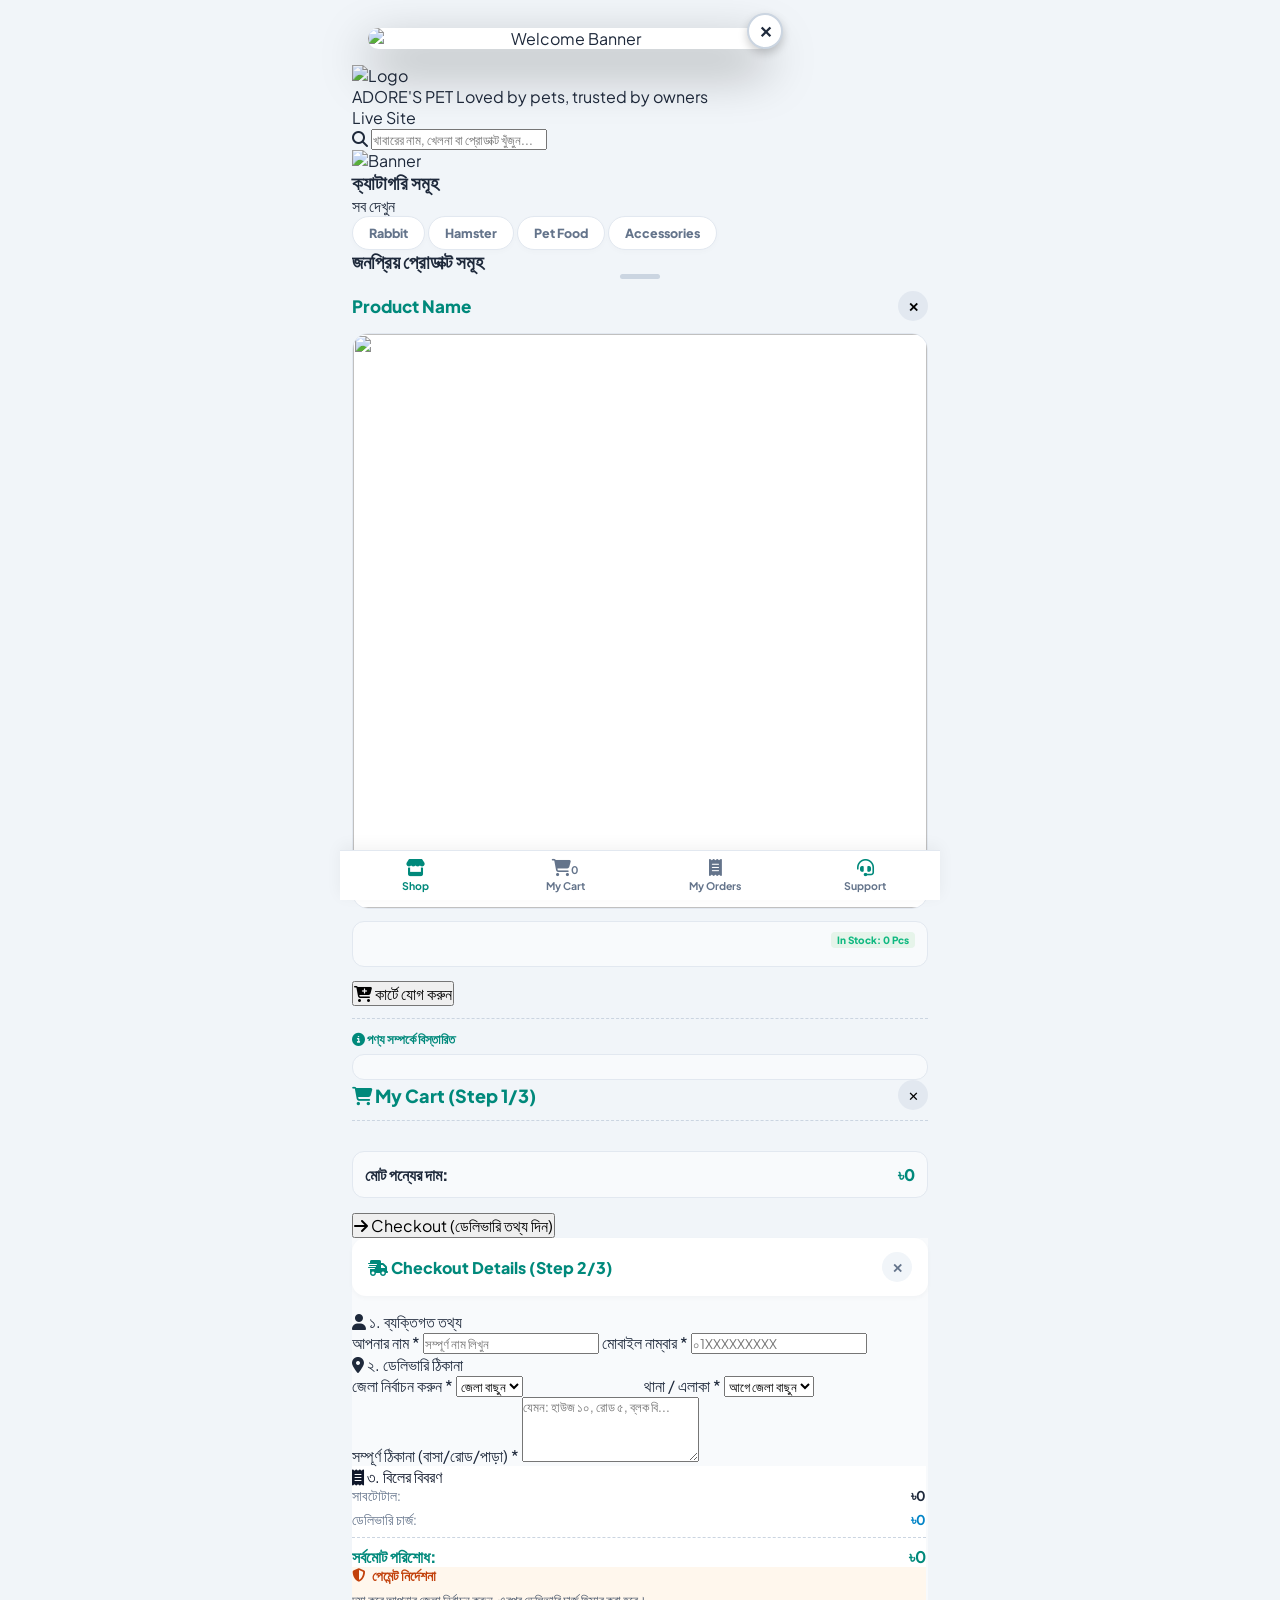
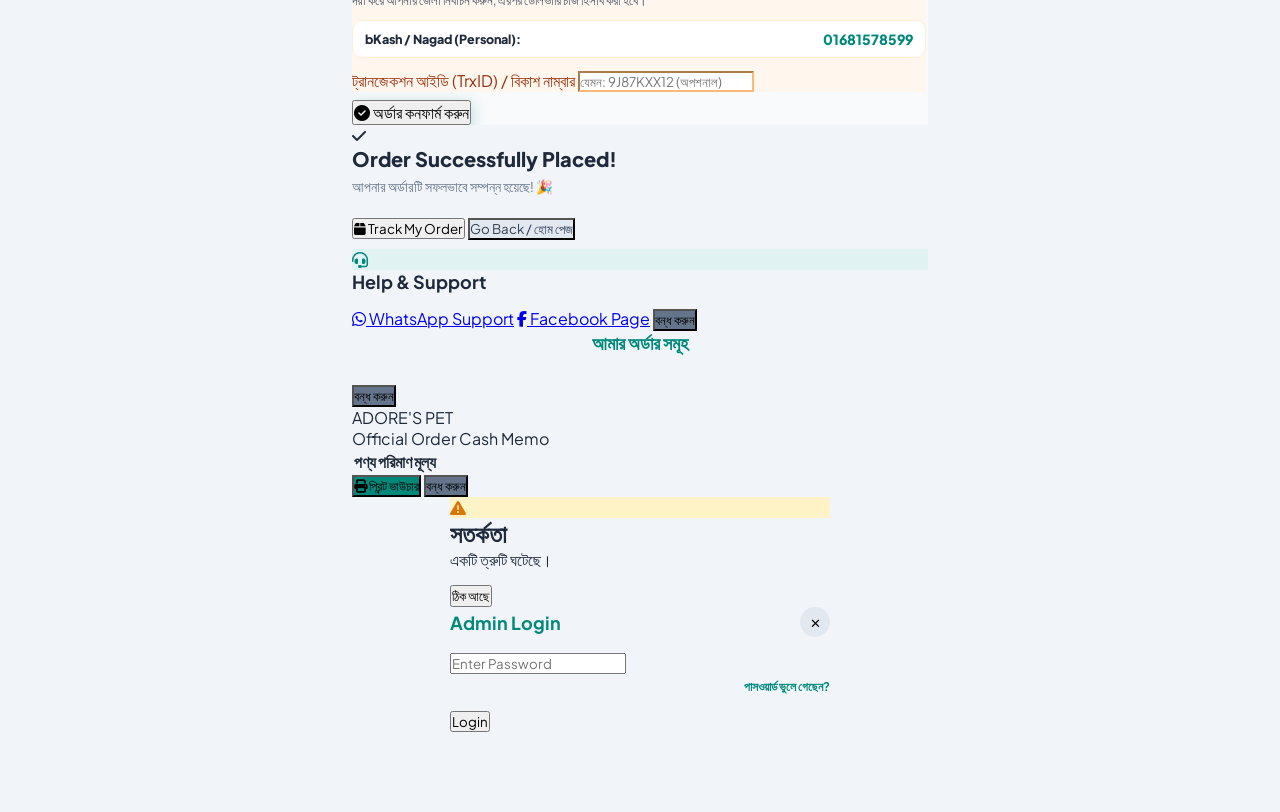
==== index.html @ 851b069e "Update index.html" ====
<!DOCTYPE html>
<html lang="bn">
<head>
<meta charset="UTF-8">
<meta name="viewport" content="width=device-width, initial-scale=1.0">
<title>ADORE'S PET - Online Shop</title>
<link rel="stylesheet" href="shop.css">
<link rel="stylesheet" href="https://cdnjs.cloudflare.com/ajax/libs/font-awesome/6.4.0/css/all.min.css">
<script src="https://cdn.jsdelivr.net/npm/@emailjs/browser@4/dist/email.min.js"></script>
</head>
<body>

<!-- WELCOME POPUP MODAL (DARAZ STYLE) -->
<div id="welcomePopupModal" class="thankyou-overlay" style="align-items:center; justify-content:center; padding:16px; z-index:35000;">
    <div style="background:transparent; max-width:400px; width:100%; position:relative; text-align:center;">
        <div id="welcomePopupCardWrapper" style="cursor:pointer; border-radius:20px; overflow:hidden; box-shadow:0 20px 50px rgba(0,0,0,0.4); background:#fff;">
            <img id="welcomePopupImg" src="" alt="Welcome Banner" style="width:100%; height:auto; display:block; max-height:75vh; object-fit:contain;">
        </div>
        <button onclick="closeWelcomePopup()" style="position:absolute; top:-15px; right:-15px; background:#ffffff; color:#1e293b; border:2px solid #cbd5e1; width:36px; height:36px; border-radius:50%; font-size:16px; font-weight:bold; cursor:pointer; display:flex; align-items:center; justify-content:center; box-shadow:0 4px 10px rgba(0,0,0,0.2);">✕</button>
    </div>
</div>

<header class="app-header">
    <div class="header-inner">
        <div class="logo-area" onclick="goHome()">
            <img src="https://i.postimg.cc/TyKwf7KS/20261008-191945.png" alt="Logo" class="brand-logo-img">
            <div class="logo-text-box">
                <span class="logo-text">ADORE'S PET</span>
                <span class="logo-sub">Loved by pets, trusted by owners</span>
            </div>
        </div>
        <span class="live-badge" onclick="handleSecretClick()"><span class="live-dot"></span> Live Site</span>
    </div>
    <div class="search-box">
        <i class="fa-solid fa-magnifying-glass search-icon"></i>
        <input id="searchInput" type="text" placeholder="খাবারের নাম, খেলনা বা প্রোডাক্ট খুঁজুন..." oninput="searchProducts()">
    </div>
</header>

<main class="container">
    <!-- VACATION MODE BOX -->
    <div id="vacationBoxContainer" style="display:none; background:white; border-radius:24px; padding:32px 24px; text-align:center; box-shadow:0 10px 30px rgba(0,0,0,0.08); margin-top:20px; border:2px dashed #ef4444;">
        <div style="width:75px; height:75px; background:#fef2f2; color:#ef4444; border-radius:50%; display:flex; align-items:center; justify-content:center; font-size:32px; margin:0 auto 18px;">
            <i class="fa-solid fa-mug-hot"></i>
        </div>
        <h2 style="font-size:20px; font-weight:900; color:#1e293b; margin-bottom:8px;">সাময়িক বিরতিতে আছি! 🌴</h2>
        <p style="font-size:13.5px; color:#64748b; line-height:1.6; margin-bottom:24px;">আমরা বর্তমানে কিছুদিনের জন্য বাইরে আছি। খুব শীঘ্রই নতুন স্টক নিয়ে ফিরে আসবো!</p>
    </div>

    <div id="normalHomeContent">
        <!-- ADMIN CONTROLLED ANNOUNCEMENT & YOUTUBE NOTICE BANNER -->
        <div id="announcementBannerBox" style="display:none; background:linear-gradient(135deg, #00897b, #00695c); color:white; padding:12px 16px; border-radius:14px; margin-bottom:16px; box-shadow:0 4px 12px rgba(0,137,123,0.15); align-items:center; gap:12px;">
            <div style="width:34px; height:34px; background:rgba(255,255,255,0.2); border-radius:50%; display:flex; align-items:center; justify-content:center; flex-shrink:0; font-size:15px; color:#ffd54f;">
                <i class="fa-solid fa-bullhorn"></i>
            </div>
            <div id="announcementText" style="font-size:13.5px; font-weight:700; flex:1; line-height:1.4;"></div>
        </div>

        <div class="hero-image-banner">
            <img src="https://i.postimg.cc/JzmwDZBp/file-000000004a4482438eebd37b7fd9db5f.png" alt="Banner">
        </div>

        <section class="category-section">
            <div class="category-header-row">
                <h3>ক্যাটাগরি সমূহ</h3>
                <span class="show-all" onclick="goHome()">সব দেখুন</span>
            </div>
            <div class="category-chips">
                <button class="chip-btn" onclick="selectCategory('Rabbit',this)">Rabbit</button>
                <button class="chip-btn" onclick="selectCategory('Hamster',this)">Hamster</button>
                <button class="chip-btn" onclick="selectCategory('Pet Food',this)">Pet Food</button>
                <button class="chip-btn" onclick="selectCategory('Accessories',this)">Accessories</button>
            </div>
        </section>

        <section class="products-section">
            <div class="products-header-row">
                <h3 id="productsTitle">জনপ্রিয় প্রোডাক্ট সমূহ</h3>
            </div>
            <div id="productsGrid" class="products-grid"></div>
        </section>
    </div>
</main>

<nav class="bottom-nav">
    <button class="nav-item active" onclick="goHome()"><i class="fa-solid fa-store"></i><span>Shop</span></button>
    <button class="nav-item" onclick="openCartModal()">
        <div class="nav-cart-icon-wrap"><i class="fa-solid fa-cart-shopping"></i><span class="nav-cart-badge" id="cartCount">0</span></div>
        <span>My Cart</span>
    </button>
    <button class="nav-item" onclick="openOrdersModal()"><i class="fa-solid fa-receipt"></i><span>My Orders</span></button>
    <button class="nav-item" onclick="openSupportModal()"><i class="fa-solid fa-headset" style="color:var(--teal);"></i><span>Support</span></button>
</nav>

<!-- PRODUCT DETAILS MODAL -->
<div id="productDetailModal" class="thankyou-overlay">
    <div class="thankyou-card" style="text-align:left;">
        <div style="width:40px; height:5px; background:#cbd5e1; border-radius:10px; margin:0 auto 12px;"></div>
        <div style="display:flex; justify-content:space-between; align-items:center; margin-bottom:12px;">
            <h2 id="modalProdName" style="font-size:17px; color:var(--teal); font-weight:900;">Product Name</h2>
            <button onclick="closeProductModal()" style="background:#e2e8f0; border:none; width:30px; height:30px; border-radius:50%; cursor:pointer; font-weight:bold;">✕</button>
        </div>
        <div style="width:100%; aspect-ratio:1/1; background:#ffffff; border-radius:16px; overflow:hidden; margin-bottom:12px; display:flex; align-items:center; justify-content:center; border:1px solid #e2e8f0;">
            <img id="modalMainImg" src="" style="width:100%; height:100%; object-fit:contain;" alt="">
        </div>
        <div id="modalThumbnails" style="display:none; gap:8px; margin-bottom:12px; overflow-x:auto; padding-bottom:4px;"></div>
        <div style="display:flex; justify-content:space-between; align-items:center; margin-bottom:14px; background:#f8fafc; padding:10px 12px; border-radius:12px; border:1px solid #e2e8f0;">
            <div id="modalPriceContainer"></div>
            <div style="display:flex; flex-direction:column; align-items:flex-end; gap:4px;">
                <span id="modalProdStock" class="stock-pill-badge stock-in">In Stock: 0 Pcs</span>
                <span id="modalProdAge" class="age-pill-badge" style="display:none;"></span>
            </div>
        </div>
        <button id="modalAddCartBtn" onclick="addModalProductToCart()" class="thankyou-btn" style="margin-bottom:12px; font-size:16px;"><i class="fa-solid fa-cart-plus"></i> কার্টে যোগ করুন</button>
        
        <div id="modalVideoLinkContainer" style="display:none; margin-bottom:14px;">
            <a id="modalVideoAnchor" href="" target="_blank" style="display:flex; align-items:center; justify-content:center; gap:8px; background:#fee2e2; color:#dc2626; border:1.5px dashed #f87171; padding:11px; border-radius:12px; font-weight:800; font-size:14px; text-decoration:none;">
                <i class="fa-solid fa-circle-play" style="font-size:18px;"></i> পণ্যটির ভিডিও দেখুন
            </a>
        </div>

        <div style="border-top:1px dashed #cbd5e1; padding-top:12px;">
            <div style="font-size:13px; font-weight:800; color:var(--teal); margin-bottom:6px;"><i class="fa-solid fa-circle-info"></i> পণ্য সম্পর্কে বিস্তারিত</div>
            <div id="modalProdDetails" style="font-size:13px; color:#334155; line-height:1.6; background:#f8fafc; padding:12px; border-radius:12px; border:1px solid #e2e8f0; white-space:pre-line;"></div>
        </div>
    </div>
</div>

<!-- STEP 1: CART MODAL -->
<div id="cartStepModal" class="thankyou-overlay">
    <div class="thankyou-card" style="text-align:left;">
        <div style="display:flex; justify-content:space-between; align-items:center; margin-bottom:15px; border-bottom:1px dashed #cbd5e1; padding-bottom:10px;">
            <h2 style="font-size:18px; color:var(--teal); font-weight:900;"><i class="fa-solid fa-cart-shopping"></i> My Cart (Step 1/3)</h2>
            <button onclick="closeCartModal()" style="background:#e2e8f0; border:none; width:30px; height:30px; border-radius:50%; cursor:pointer;">✕</button>
        </div>
        <div id="cartItemsContainer" style="max-height:280px; overflow-y:auto; margin-bottom:15px;"></div>
        <div style="background:#f8fafc; padding:12px; border-radius:12px; margin-bottom:15px; border:1px solid #e2e8f0;">
            <div style="display:flex; justify-content:space-between; font-weight:800; font-size:16px; color:var(--text-dark);">
                <span>মোট পন্যের দাম:</span>
                <span style="color:var(--teal);">৳<span id="cartSubtotalText">0</span></span>
            </div>
        </div>
        <button onclick="goToCheckoutStep()" class="thankyou-btn" style="font-size:16px;"><i class="fa-solid fa-arrow-right"></i> Checkout (ডেলিভারি তথ্য দিন)</button>
    </div>
</div>

<!-- STEP 2: CHECKOUT MODAL (BOX BY BOX CLEAN UI) -->
<div id="checkoutStepModal" class="thankyou-overlay">
    <div class="thankyou-card" style="text-align:left; background:#f8fafc;">
        <div style="display:flex; justify-content:space-between; align-items:center; margin-bottom:15px; background:#fff; padding:14px 16px; border-radius:14px; box-shadow:0 2px 5px rgba(0,0,0,0.03);">
            <h2 style="font-size:16px; color:var(--teal); font-weight:900;"><i class="fa-solid fa-truck-fast"></i> Checkout Details (Step 2/3)</h2>
            <button onclick="closeCheckoutModal()" style="background:#f1f5f9; border:none; width:30px; height:30px; border-radius:50%; cursor:pointer; color:#64748b; font-weight:bold;">✕</button>
        </div>

        <div style="max-height:72vh; overflow-y:auto; padding-right:2px;">
            
            <div class="checkout-section-box">
                <div class="checkout-box-title"><i class="fa-solid fa-user"></i> ১. ব্যক্তিগত তথ্য</div>
                <label class="form-label">আপনার নাম *</label>
                <input id="checkoutName" type="text" placeholder="সম্পূর্ণ নাম লিখুন" class="form-input">

                <label class="form-label">মোবাইল নাম্বার *</label>
                <input id="checkoutPhone" type="tel" placeholder="০1XXXXXXXXX" class="form-input" style="margin-bottom:0;">
            </div>

            <div class="checkout-section-box">
                <div class="checkout-box-title"><i class="fa-solid fa-location-dot"></i> ২. ডেলিভারি ঠিকানা</div>
                <div style="display:flex; gap:10px;">
                    <div style="flex:1;">
                        <label class="form-label">জেলা নির্বাচন করুন *</label>
                        <select id="checkoutDistrict" class="form-input" onchange="onDistrictChange()">
                            <option value="">জেলা বাছুন</option>
                        </select>
                    </div>
                    <div style="flex:1;">
                        <label class="form-label">থানা / এলাকা *</label>
                        <select id="checkoutThana" class="form-input" onchange="calculateDeliveryCharge()">
                            <option value="">আগে জেলা বাছুন</option>
                        </select>
                    </div>
                </div>

                <label class="form-label">সম্পূর্ণ ঠিকানা (বাসা/রোড/পাড়া) *</label>
                <textarea id="checkoutAddress" placeholder="যেমন: হাউজ ১০, রোড ৫, ব্লক বি..." class="form-input" style="height:65px; min-height:65px; margin-bottom:0;"></textarea>
            </div>

            <div class="checkout-section-box" style="background:#ffffff;">
                <div class="checkout-box-title" style="color:#0f172a;"><i class="fa-solid fa-receipt"></i> ৩. বিলের বিবরণ</div>
                <div style="display:flex; justify-content:space-between; font-size:13.5px; margin-bottom:6px;">
                    <span style="color:#64748b;">সাবটোটাল:</span><strong style="color:#1e293b;">৳<span id="checkoutSubtotal">0</span></strong>
                </div>
                <div style="display:flex; justify-content:space-between; font-size:13.5px; margin-bottom:8px;">
                    <span style="color:#64748b;">ডেলিভারি চার্জ:</span><strong style="color:#0284c7;">৳<span id="checkoutDeliveryCharge">0</span></strong>
                </div>
                <div style="display:flex; justify-content:space-between; font-size:16px; font-weight:900; color:var(--teal); border-top:1px dashed #cbd5e1; padding-top:8px; margin-top:4px;">
                    <span>সর্বমোট পরিশোধ:</span><strong>৳<span id="checkoutGrandTotal">0</span></strong>
                </div>
            </div>

            <div id="advanceNoticeBox" class="checkout-section-box" style="background:#fff7ed; border-color:#fed7aa;">
                <div style="font-weight:800; font-size:13.5px; color:#c2410c; margin-bottom:6px; display:flex; align-items:center; gap:6px;">
                    <i class="fa-solid fa-shield-halved"></i> <span id="paymentNoticeTitle">পেমেন্ট নির্দেশনা</span>
                </div>
                <p id="paymentNoticeDesc" style="font-size:12.5px; color:#475569; line-height:1.5; margin-bottom:10px;">
                    দয়া করে আপনার জেলা নির্বাচন করুন, এরপর ডেলিভারি চার্জ হিসাব করা হবে।
                </p>
                <div style="background:#ffffff; padding:9px 12px; border-radius:10px; border:1px solid #ffedd5; font-size:12.5px; font-weight:800; color:#1e293b; margin-bottom:12px; display:flex; justify-content:space-between; align-items:center;">
                    <span>bKash / Nagad (Personal):</span>
                    <span style="color:var(--teal); font-size:14px;">01681578599</span>
                </div>

                <label class="form-label" id="trxIdLabel" style="color:#9a3412;">ট্রানজেকশন আইডি (TrxID) / বিকাশ নাম্বার</label>
                <input id="checkoutTrxId" type="text" placeholder="যেমন: 9J87KXX12 (অপশনাল)" class="form-input" style="margin-bottom:0; background:#fff; border-color:#fdba74;">
            </div>

            <button onclick="confirmOrderSubmit()" class="thankyou-btn" style="font-size:16px; margin-top:8px; box-shadow:0 4px 15px rgba(0,137,123,0.3);">
                <i class="fa-solid fa-circle-check"></i> অর্ডার কনফার্ম করুন
            </button>
        </div>
    </div>
</div>

<!-- STEP 3: APP STYLE SUCCESS POPUP -->
<div id="thankyouModal" class="thankyou-overlay app-success-overlay">
    <div class="thankyou-card app-success-card">
        <div class="app-success-icon-box">
            <i class="fa-solid fa-check"></i>
        </div>
        <h2 style="font-size:20px; font-weight:900; color:#1e293b; margin-bottom:6px;">Order Successfully Placed!</h2>
        <p id="successPopupText" style="font-size:13.5px; color:#64748b; line-height:1.5; margin-bottom:20px;">
            আপনার অর্ডারটি সফলভাবে সম্পন্ন হয়েছে! 🎉
        </p>
        <button onclick="trackMyOrderFromSuccess()" class="thankyou-btn" style="margin-bottom:10px;"><i class="fa-solid fa-box"></i> Track My Order</button>
        <button onclick="closeThankYouModal(); goHome();" class="thankyou-btn" style="background:#e2e8f0; color:#334155;">Go Back / হোম পেজ</button>
    </div>
</div>

<!-- SUPPORT MODAL -->
<div id="supportModal" class="thankyou-overlay">
    <div class="thankyou-card">
        <div class="thankyou-icon" style="background:#e0f2f1; color:var(--teal);"><i class="fa-solid fa-headset"></i></div>
        <h2 style="font-size:18px; color:var(--text-dark); margin-bottom:6px;">Help & Support</h2>
        <a href="https://wa.me/message/NTZHEUXXC6DTN1" target="_blank" class="support-link-card wa-card"><i class="fa-brands fa-whatsapp"></i> WhatsApp Support</a>
        <a href="https://www.facebook.com/share/1dPRm7hNg7/" target="_blank" class="support-link-card fb-card"><i class="fa-brands fa-facebook-f"></i> Facebook Page</a>
        <button onclick="closeSupportModal()" class="thankyou-btn" style="background:#64748b; margin-top:10px;">বন্ধ করুন</button>
    </div>
</div>

<!-- USER ORDERS MODAL -->
<div id="ordersModal" class="thankyou-overlay">
    <div class="thankyou-card" style="text-align:left;">
        <h2 style="font-size:18px; margin-bottom:15px; color:var(--teal); text-align:center;">আমার অর্ডার সমূহ</h2>
        <div id="userOrdersList"></div>
        <button onclick="closeOrdersModal()" class="thankyou-btn" style="margin-top:15px; background:#64748b;">বন্ধ করুন</button>
    </div>
</div>

<!-- VOUCHER MODAL -->
<div id="voucherModal" class="voucher-modal">
    <div class="voucher-box" id="printableVoucherBox">
        <div class="voucher-header">
            <div class="voucher-title">ADORE'S PET</div>
            <div class="voucher-subtitle">Official Order Cash Memo</div>
        </div>
        <div class="voucher-info-grid" id="voucherCustomerInfo"></div>
        <table class="voucher-table">
            <thead><tr><th>পণ্য</th><th>পরিমাণ</th><th>মূল্য</th></tr></thead>
            <tbody id="voucherTableBody"></tbody>
        </table>
        <div class="voucher-totals" id="voucherTotalsBox"></div>
        <div class="voucher-actions no-print">
            <button onclick="window.print()" class="thankyou-btn" style="margin:0; background:var(--teal);"><i class="fa-solid fa-print"></i> প্রিন্ট ভাউচার</button>
            <button onclick="closeVoucherModal()" class="thankyou-btn" style="margin:0; background:#64748b;">বন্ধ করুন</button>
        </div>
    </div>
</div>

<!-- CUSTOM ALERT MODAL -->
<div id="customAlertModal" class="thankyou-overlay">
    <div class="thankyou-card" style="max-width:380px; margin:auto;">
        <div class="thankyou-icon" style="background:#fef3c7; color:#d97706;"><i class="fa-solid fa-triangle-exclamation"></i></div>
        <h2>সতর্কতা</h2>
        <p id="customAlertMessage">একটি ত্রুটি ঘটেছে।</p>
        <button onclick="closeCustomAlert()" class="thankyou-btn" style="margin-top:15px;">ঠিক আছে</button>
    </div>
</div>

<!-- ADMIN LOGIN MODAL -->
<div id="adminLoginModal" class="thankyou-overlay">
    <div class="thankyou-card" style="max-width:380px; margin:auto;">
        <div style="display:flex; justify-content:space-between; align-items:center; margin-bottom:15px;">
            <h2 style="font-size:18px; color:var(--teal);">Admin Login</h2>
            <button onclick="closeAdminLoginModal()" style="background:#e2e8f0; border:none; width:30px; height:30px; border-radius:50%; cursor:pointer;">✕</button>
        </div>
        <input id="modalAdminPassword" type="password" placeholder="Enter Password" class="form-input">
        <div style="text-align: right; margin-bottom: 15px;">
            <span onclick="forgotPassword()" style="font-size: 12px; color: var(--teal); cursor: pointer; font-weight: 700;">পাসওয়ার্ড ভুলে গেছেন?</span>
        </div>
        <button onclick="submitAdminLogin()" class="thankyou-btn">Login</button>
    </div>
</div>

<script src="data.js"></script>
<script src="shop.js"></script>
<script src="checkout.js"></script>
</body>
</html>
---- shop.css ----
/* =====================================================
   ADORE'S PET - SHOP.CSS (Customer Portal & UI Styles)
===================================================== */

@import url('https://fonts.googleapis.com/css2?family=Plus+Jakarta+Sans:wght@400;500;600;700;800&display=swap');

:root {
    --teal: #00897b;
    --teal-dark: #004d40;
    --teal-light: #e0f2f1;
    --accent: #ff6f61;
    --bg-color: #f1f5f9;
    --card-bg: #ffffff;
    --text-main: #1e293b;
    --text-sub: #64748b;
    --border: #e2e8f0;
}

* {
    box-sizing: border-box;
    margin: 0;
    padding: 0;
    font-family: 'Plus Jakarta Sans', sans-serif;
}

body {
    background: var(--bg-color);
    color: var(--text-main);
    padding: 12px;
    padding-bottom: 80px;
    max-width: 600px;
    margin: 0 auto;
}

/* TOP HEADER */
.top-header {
    display: flex;
    justify-content: space-between;
    align-items: center;
    background: var(--teal);
    padding: 14px 18px;
    border-radius: 16px;
    color: white;
    margin-bottom: 12px;
    box-shadow: 0 4px 15px rgba(0,137,123,0.25);
}

.brand-box {
    display: flex;
    align-items: center;
    gap: 12px;
    cursor: pointer;
}

.brand-box img {
    width: 44px;
    height: 44px;
    border-radius: 50%;
    object-fit: cover;
    border: 2px solid #ffffff;
}

.brand-box h1 {
    font-size: 17px;
    font-weight: 900;
    letter-spacing: 0.5px;
}

.brand-box p {
    font-size: 10.5px;
    color: #e0f2f1;
}

/* SEARCH & ANNOUNCEMENT */
.search-section {
    margin-bottom: 15px;
}

.search-bar {
    position: relative;
    background: var(--card-bg);
    border-radius: 14px;
    border: 1px solid var(--border);
    display: flex;
    align-items: center;
    padding: 0 14px;
    box-shadow: 0 2px 8px rgba(0,0,0,0.03);
}

.search-bar i {
    color: var(--text-sub);
    font-size: 14px;
}

.search-bar input {
    width: 100%;
    padding: 12px 10px;
    border: none;
    outline: none;
    font-size: 13.5px;
    background: transparent;
    color: var(--text-main);
}

/* HERO BADGES */
.hero-banner {
    background: linear-gradient(135deg, #004d40, #00897b);
    border-radius: 16px;
    padding: 16px;
    color: white;
    margin-bottom: 15px;
    box-shadow: 0 4px 15px rgba(0,137,123,0.2);
}

.badge-row {
    display: flex;
    justify-content: space-between;
    gap: 6px;
    font-size: 11px;
    font-weight: 700;
    text-align: center;
}

.badge-row span {
    background: rgba(255,255,255,0.15);
    padding: 6px 8px;
    border-radius: 8px;
    flex: 1;
    backdrop-filter: blur(4px);
}

/* CATEGORIES */
.categories-section {
    margin-bottom: 15px;
}

.section-title-row {
    display: flex;
    justify-content: space-between;
    align-items: center;
    margin-bottom: 10px;
}

.section-title-row h2 {
    font-size: 16px;
    font-weight: 900;
    color: var(--text-main);
}

.section-title-row span {
    font-size: 12px;
    color: var(--teal);
    font-weight: 800;
    cursor: pointer;
}

.categories-scroll {
    display: flex;
    gap: 8px;
    overflow-x: auto;
    padding-bottom: 4px;
    scrollbar-width: none;
}

.categories-scroll::-webkit-scrollbar {
    display: none;
}

.chip-btn {
    background: var(--card-bg);
    border: 1px solid var(--border);
    padding: 8px 16px;
    border-radius: 20px;
    font-size: 12.5px;
    font-weight: 800;
    color: var(--text-sub);
    cursor: pointer;
    white-space: nowrap;
    transition: all 0.2s;
    box-shadow: 0 2px 6px rgba(0,0,0,0.02);
}

.chip-btn.active, .chip-btn:hover {
    background: var(--teal);
    color: white;
    border-color: var(--teal);
    box-shadow: 0 4px 10px rgba(0,137,123,0.25);
}

/* PRODUCTS GRID */
.products-grid {
    display: grid;
    grid-template-columns: repeat(2, 1fr);
    gap: 12px;
}

.product-card {
    background: var(--card-bg);
    border-radius: 16px;
    overflow: hidden;
    border: 1px solid var(--border);
    box-shadow: 0 4px 12px rgba(0,0,0,0.03);
    cursor: pointer;
    transition: transform 0.2s, box-shadow 0.2s;
    display: flex;
    flex-direction: column;
}

.product-card:hover {
    transform: translateY(-3px);
    box-shadow: 0 8px 20px rgba(0,0,0,0.08);
}

.product-img-wrap {
    position: relative;
    width: 100%;
    height: 145px;
    background: #f8fafc;
}

.product-img-wrap img {
    width: 100%;
    height: 100%;
    object-fit: cover;
}

.discount-badge-tag {
    position: absolute;
    top: 8px;
    left: 8px;
    background: #ef4444;
    color: white;
    font-size: 10px;
    font-weight: 900;
    padding: 3px 8px;
    border-radius: 6px;
    box-shadow: 0 2px 6px rgba(239,68,68,0.3);
}

.rating-badge {
    position: absolute;
    top: 8px;
    right: 8px;
    background: rgba(0,0,0,0.6);
    color: #fbbf24;
    font-size: 10px;
    font-weight: 800;
    padding: 3px 6px;
    border-radius: 6px;
    backdrop-filter: blur(4px);
    display: flex;
    align-items: center;
    gap: 3px;
}

.color-badge {
    position: absolute;
    bottom: 8px;
    left: 8px;
    background: rgba(255,255,255,0.9);
    color: var(--text-main);
    font-size: 9.5px;
    font-weight: 700;
    padding: 2px 6px;
    border-radius: 4px;
}

.product-info {
    padding: 12px;
    display: flex;
    flex-direction: column;
    flex: 1;
    justify-content: space-between;
}

.product-name {
    font-size: 13.5px;
    font-weight: 800;
    color: var(--text-main);
    margin-bottom: 4px;
    display: -webkit-box;
    -webkit-line-clamp: 2;
    -webkit-box-orient: vertical;
    overflow: hidden;
}

.age-pill-badge {
    display: inline-block;
    background: var(--teal-light);
    color: var(--teal);
    font-size: 10px;
    font-weight: 800;
    padding: 2px 6px;
    border-radius: 4px;
    margin-bottom: 6px;
}

.stock-pill-badge {
    display: inline-block;
    font-size: 10px;
    font-weight: 800;
    padding: 2px 6px;
    border-radius: 4px;
    margin-bottom: 8px;
}

.stock-in {
    background: #e6f4ea;
    color: #10b981;
}

.stock-out {
    background: #fef2f2;
    color: #ef4444;
}

.product-footer-row {
    display: flex;
    align-items: center;
    justify-content: space-between;
    border-top: 1px solid var(--border);
    padding-top: 8px;
    margin-top: 4px;
}

.product-price {
    font-size: 14.5px;
    font-weight: 900;
    color: var(--teal);
}

.product-price.discounted {
    color: #ef4444;
}

.old-price-strike {
    font-size: 11px;
    color: var(--text-sub);
    text-decoration: line-through;
    display: block;
    line-height: 1;
}

.view-details-tag {
    font-size: 11px;
    font-weight: 800;
    color: var(--teal);
    background: var(--teal-light);
    padding: 4px 8px;
    border-radius: 6px;
}

/* BOTTOM NAV */
.bottom-nav {
    position: fixed;
    bottom: 0;
    left: 50%;
    transform: translateX(-50%);
    width: 100%;
    max-width: 600px;
    background: var(--card-bg);
    border-top: 1px solid var(--border);
    display: flex;
    justify-content: space-around;
    padding: 8px 0;
    z-index: 30000;
    box-shadow: 0 -4px 15px rgba(0,0,0,0.05);
}

.nav-item {
    background: transparent;
    border: none;
    display: flex;
    flex-direction: column;
    align-items: center;
    gap: 3px;
    color: var(--text-sub);
    cursor: pointer;
    font-size: 10.5px;
    font-weight: 700;
    position: relative;
    flex: 1;
}

.nav-item i {
    font-size: 17px;
}

.nav-item.active, .nav-item:hover {
    color: var(--teal);
}

.cart-badge {
    position: absolute;
    top: -3px;
    right: 25%;
    background: #ef4444;
    color: white;
    font-size: 9.5px;
    font-weight: 900;
    width: 16px;
    height: 16px;
    border-radius: 50%;
    display: flex;
    align-items: center;
    justify-content: center;
    box-shadow: 0 2px 5px rgba(239,68,68,0.4);
}

/* ORDER CARDS */
.order-card {
    background: #f8fafc;
    border: 1px solid var(--border);
    border-radius: 12px;
    padding: 12px;
    margin-bottom: 10px;
}

.order-card-header {
    display: flex;
    justify-content: space-between;
    font-weight: 900;
    color: var(--teal);
    margin-bottom: 6px;
    font-size: 13.5px;
}
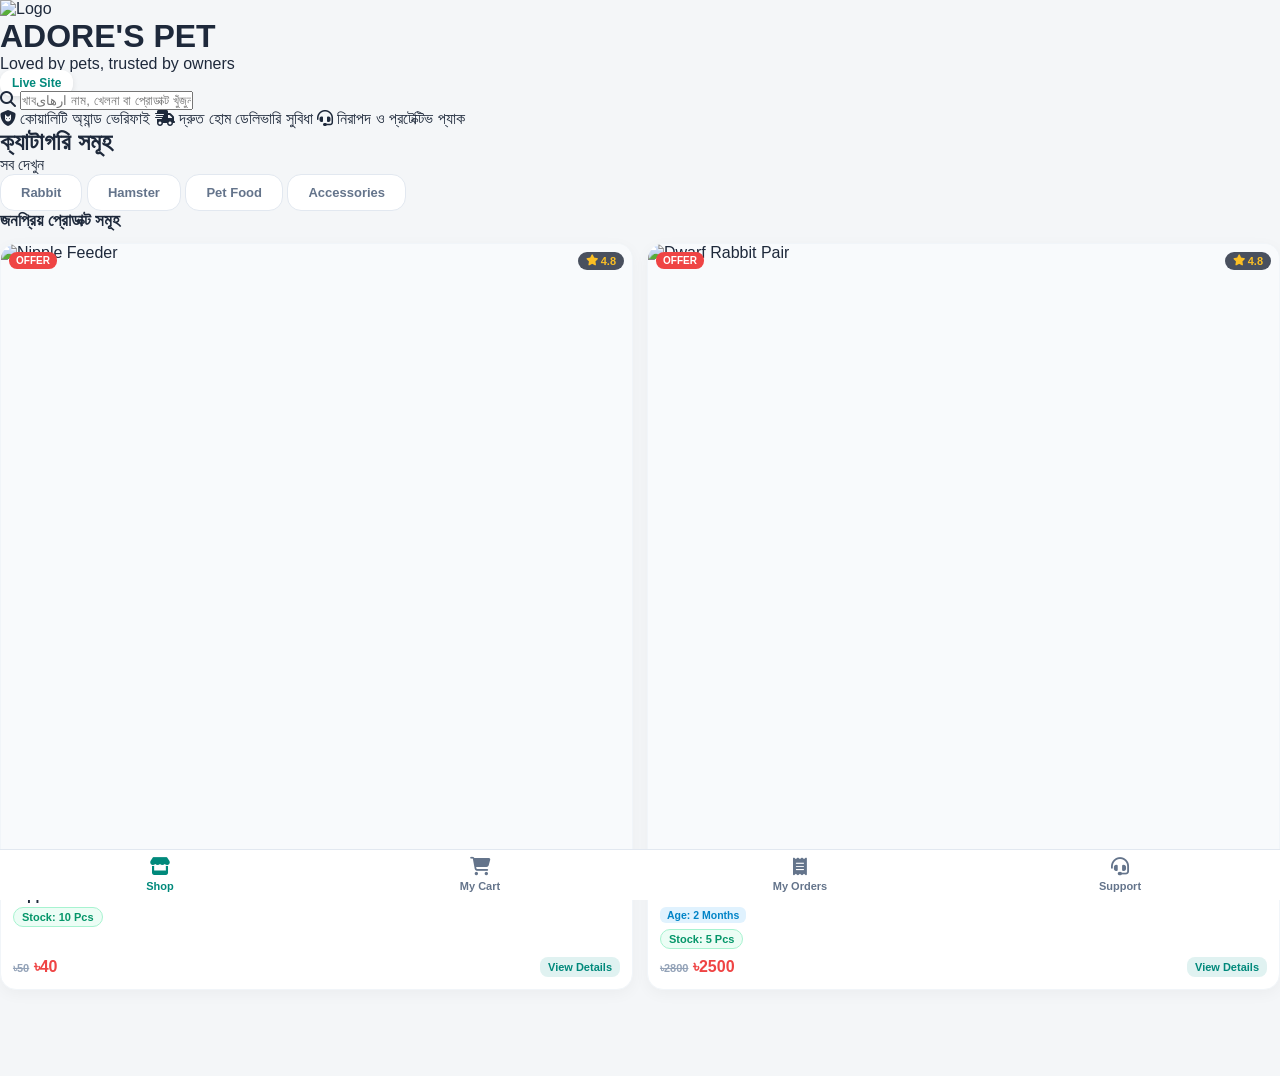
==== commit 1c02a579: "Update index.html" ====
--- a/index.html
+++ b/index.html
@@ -3,300 +3,300 @@
 <head>
 <meta charset="UTF-8">
 <meta name="viewport" content="width=device-width, initial-scale=1.0">
-<title>ADORE'S PET - Online Shop</title>
+<title>ADORE'S PET - Online Pet Shop</title>
 <link rel="stylesheet" href="shop.css">
 <link rel="stylesheet" href="https://cdnjs.cloudflare.com/ajax/libs/font-awesome/6.4.0/css/all.min.css">
 <script src="https://cdn.jsdelivr.net/npm/@emailjs/browser@4/dist/email.min.js"></script>
 </head>
 <body>
 
-<!-- WELCOME POPUP MODAL (DARAZ STYLE) -->
+<!-- TOP HEADER -->
+<header class="top-header">
+    <div class="brand-box" onclick="handleSecretClick()">
+        <img src="https://i.postimg.cc/CdyZqRY5/file-000000006ecc71f899e85a5cc31b0405.png" alt="Logo">
+        <div>
+            <h1>ADORE'S PET</h1>
+            <p>Loved by pets, trusted by owners</p>
+        </div>
+    </div>
+    <div class="header-actions">
+        <a href="admin.html" style="background:#ffffff; color:#00897b; padding:6px 12px; border-radius:12px; font-size:12px; font-weight:800; text-decoration:none; box-shadow:0 2px 6px rgba(0,0,0,0.1);">Live Site</a>
+    </div>
+</header>
+
+<!-- SEARCH & ANNOUNCEMENT BAR -->
+<div class="search-section">
+    <div class="search-bar">
+        <i class="fa-solid fa-magnifying-glass"></i>
+        <input type="text" id="searchInput" placeholder="খাবارهای নাম, খেলনা বা প্রোডাক্ট খুঁজুন..." oninput="searchProducts()">
+    </div>
+    
+    <!-- ANNOUNCEMENT & YOUTUBE BANNER -->
+    <div id="announcementBannerBox" style="display:none; background:linear-gradient(135deg, #00897b, #004d40); color:white; padding:12px 16px; border-radius:14px; margin-top:10px; align-items:center; justify-content:space-between; box-shadow:0 4px 15px rgba(0,137,123,0.2);">
+        <div id="announcementText" style="font-size:13.5px; font-weight:700; line-height:1.4; width:100%;"></div>
+    </div>
+</div>
+
+<!-- VACATION MODE BANNER -->
+<div id="vacationBoxContainer" style="display:none; padding:40px 20px; text-align:center;">
+    <div style="background:#fff3cd; border:2px dashed #ffecb5; padding:30px; border-radius:20px; max-width:500px; margin:auto;">
+        <i class="fa-solid fa-mug-hot" style="font-size:40px; color:#856404; margin-bottom:15px;"></i>
+        <h2 style="color:#856404; font-size:20px; margin-bottom:10px;">সাময়িক বিরতি / ভ্যাকেশন মোড</h2>
+        <p style="color:#6c757d; font-size:14px; line-height:1.5;">আমাদের শপ বর্তমানে সাময়িকভাবে বন্ধ রয়েছে। খুব শীঘ্রই আমরা নতুন উদ্যমে ফিরে আসছি! জরুরি প্রয়োজনে আমাদের সাথে যোগাযোগ করুন।</p>
+        <button onclick="openSupportModal()" style="margin-top:15px; background:#00897b; color:white; border:none; padding:10px 20px; border-radius:10px; font-weight:bold; cursor:pointer;">সাপোর্ট যোগাযোগ</button>
+    </div>
+</div>
+
+<!-- NORMAL HOME CONTENT -->
+<div id="normalHomeContent">
+    <!-- HERO BANNER -->
+    <div class="hero-banner">
+        <div class="badge-row">
+            <span><i class="fa-solid fa-shield-cat"></i> কোয়ালিটি অ্যান্ড ভেরিফাই</span>
+            <span><i class="fa-solid fa-truck-fast"></i> দ্রুত হোম ডেলিভারি সুবিধা</span>
+            <span><i class="fa-solid fa-headset"></i> নিরাপদ ও প্রটেক্টিভ প্যাক</span>
+        </div>
+    </div>
+
+    <!-- CATEGORIES -->
+    <div class="categories-section">
+        <div class="section-title-row">
+            <h2>ক্যাটাগরি সমূহ</h2>
+            <span onclick="goHome()">সব দেখুন</span>
+        </div>
+        <div class="categories-scroll">
+            <button class="chip-btn" onclick="selectCategory('Rabbit', this)">Rabbit</button>
+            <button class="chip-btn" onclick="selectCategory('Hamster', this)">Hamster</button>
+            <button class="chip-btn" onclick="selectCategory('Pet Food', this)">Pet Food</button>
+            <button class="chip-btn" onclick="selectCategory('Accessories', this)">Accessories</button>
+        </div>
+    </div>
+
+    <!-- PRODUCTS GRID -->
+    <div class="products-section">
+        <h2 id="productsTitle" style="font-size:17px; font-weight:900; color:#1e293b; margin-bottom:12px;">জনপ্রিয় প্রোডাক্ট সমূহ</h2>
+        <div id="productsGrid" class="products-grid"></div>
+    </div>
+</div>
+
+<!-- BOTTOM NAV -->
+<nav class="bottom-nav">
+    <button class="nav-item active" onclick="goHome()">
+        <i class="fa-solid fa-store"></i>
+        <span>Shop</span>
+    </button>
+    <button class="nav-item" onclick="openCartModal()">
+        <i class="fa-solid fa-cart-shopping"></i>
+        <span>My Cart</span>
+        <div id="cartCount" class="cart-badge" style="display:none;">0</div>
+    </button>
+    <button class="nav-item" onclick="openOrdersModal()">
+        <i class="fa-solid fa-receipt"></i>
+        <span>My Orders</span>
+    </button>
+    <button class="nav-item" onclick="openSupportModal()">
+        <i class="fa-solid fa-headset"></i>
+        <span>Support</span>
+    </button>
+</nav>
+
+<!-- WELCOME POPUP MODAL -->
 <div id="welcomePopupModal" class="thankyou-overlay" style="align-items:center; justify-content:center; padding:16px; z-index:35000;">
     <div style="background:transparent; max-width:400px; width:100%; position:relative; text-align:center;">
-        <div id="welcomePopupCardWrapper" style="cursor:pointer; border-radius:20px; overflow:hidden; box-shadow:0 20px 50px rgba(0,0,0,0.4); background:#fff;">
-            <img id="welcomePopupImg" src="" alt="Welcome Banner" style="width:100%; height:auto; display:block; max-height:75vh; object-fit:contain;">
+        <div id="welcomePopupCardWrapper" style="border-radius:20px; overflow:hidden; box-shadow:0 20px 50px rgba(0,0,0,0.4); background:#fff; padding-bottom:12px;">
+            <img id="welcomePopupImg" src="" alt="Welcome Banner" style="width:100%; height:auto; display:block; max-height:65vh; object-fit:contain; cursor:pointer;" onclick="handlePopupImageClick()">
+            <div style="padding:10px 16px 4px;">
+                <button onclick="handlePopupImageClick()" style="width:100%; background:#00897b; color:#fff; border:none; padding:12px; border-radius:12px; font-weight:900; font-size:15px; cursor:pointer; box-shadow:0 4px 12px rgba(0,137,123,0.3);">
+                    🔥 এখনই কিনুন
+                </button>
+            </div>
         </div>
         <button onclick="closeWelcomePopup()" style="position:absolute; top:-15px; right:-15px; background:#ffffff; color:#1e293b; border:2px solid #cbd5e1; width:36px; height:36px; border-radius:50%; font-size:16px; font-weight:bold; cursor:pointer; display:flex; align-items:center; justify-content:center; box-shadow:0 4px 10px rgba(0,0,0,0.2);">✕</button>
     </div>
 </div>
 
-<header class="app-header">
-    <div class="header-inner">
-        <div class="logo-area" onclick="goHome()">
-            <img src="https://i.postimg.cc/TyKwf7KS/20261008-191945.png" alt="Logo" class="brand-logo-img">
-            <div class="logo-text-box">
-                <span class="logo-text">ADORE'S PET</span>
-                <span class="logo-sub">Loved by pets, trusted by owners</span>
+<!-- PRODUCT DETAIL MODAL -->
+<div id="productDetailModal" class="thankyou-overlay">
+    <div class="thankyou-card" style="text-align:left; max-width:450px;">
+        <div style="display:flex; justify-content:space-between; align-items:center; margin-bottom:12px;">
+            <h2 id="modalProdName" style="font-size:18px; color:#00897b; font-weight:900;"></h2>
+            <button onclick="closeProductModal()" style="background:#e2e8f0; border:none; width:30px; height:30px; border-radius:50%; cursor:pointer;">✕</button>
+        </div>
+        
+        <div style="position:relative; text-align:center; margin-bottom:12px; background:#f8fafc; border-radius:14px; overflow:hidden; border:1px solid #e2e8f0;">
+            <img id="modalMainImg" src="" alt="" style="width:100%; height:220px; object-fit:contain; background:#f8fafc;">
+            <div id="modalThumbnails" style="display:flex; gap:8px; justify-content:center; padding:8px; background:#fff; border-top:1px solid #e2e8f0; overflow-x:auto;"></div>
+        </div>
+
+        <div style="display:flex; justify-content:space-between; align-items:center; margin-bottom:10px;">
+            <div id="modalPriceContainer"></div>
+            <div style="display:flex; gap:6px;">
+                <span id="modalProdStock" class="stock-pill-badge">Stock</span>
+                <span id="modalProdAge" class="age-pill-badge" style="display:none;">Age</span>
             </div>
         </div>
-        <span class="live-badge" onclick="handleSecretClick()"><span class="live-dot"></span> Live Site</span>
-    </div>
-    <div class="search-box">
-        <i class="fa-solid fa-magnifying-glass search-icon"></i>
-        <input id="searchInput" type="text" placeholder="খাবারের নাম, খেলনা বা প্রোডাক্ট খুঁজুন..." oninput="searchProducts()">
-    </div>
-</header>
-
-<main class="container">
-    <!-- VACATION MODE BOX -->
-    <div id="vacationBoxContainer" style="display:none; background:white; border-radius:24px; padding:32px 24px; text-align:center; box-shadow:0 10px 30px rgba(0,0,0,0.08); margin-top:20px; border:2px dashed #ef4444;">
-        <div style="width:75px; height:75px; background:#fef2f2; color:#ef4444; border-radius:50%; display:flex; align-items:center; justify-content:center; font-size:32px; margin:0 auto 18px;">
-            <i class="fa-solid fa-mug-hot"></i>
-        </div>
-        <h2 style="font-size:20px; font-weight:900; color:#1e293b; margin-bottom:8px;">সাময়িক বিরতিতে আছি! 🌴</h2>
-        <p style="font-size:13.5px; color:#64748b; line-height:1.6; margin-bottom:24px;">আমরা বর্তমানে কিছুদিনের জন্য বাইরে আছি। খুব শীঘ্রই নতুন স্টক নিয়ে ফিরে আসবো!</p>
-    </div>
-
-    <div id="normalHomeContent">
-        <!-- ADMIN CONTROLLED ANNOUNCEMENT & YOUTUBE NOTICE BANNER -->
-        <div id="announcementBannerBox" style="display:none; background:linear-gradient(135deg, #00897b, #00695c); color:white; padding:12px 16px; border-radius:14px; margin-bottom:16px; box-shadow:0 4px 12px rgba(0,137,123,0.15); align-items:center; gap:12px;">
-            <div style="width:34px; height:34px; background:rgba(255,255,255,0.2); border-radius:50%; display:flex; align-items:center; justify-content:center; flex-shrink:0; font-size:15px; color:#ffd54f;">
-                <i class="fa-solid fa-bullhorn"></i>
+
+        <p id="modalProdDetails" style="font-size:13px; color:#64748b; line-height:1.5; margin-bottom:15px; max-height:120px; overflow-y:auto;"></p>
+
+        <div id="modalVideoLinkContainer" style="display:none; margin-bottom:15px;">
+            <a id="modalVideoAnchor" href="#" target="_blank" style="display:block; background:#fee2e2; color:#dc2626; text-align:center; padding:10px; border-radius:10px; font-weight:800; font-size:13px; text-decoration:none;">
+                <i class="fa-solid fa-circle-play"></i> Watch Product Video on YouTube
+            </a>
+        </div>
+
+        <button onclick="addModalProductToCart()" class="admin-submit-btn" style="background:#00897b;"><i class="fa-solid fa-cart-shopping"></i> Add To Cart</button>
+    </div>
+</div>
+
+<!-- CART & CHECKOUT MODAL -->
+<div id="cartStepModal" class="thankyou-overlay">
+    <div class="thankyou-card" style="text-align:left; max-width:480px;">
+        <div style="display:flex; justify-content:space-between; align-items:center; margin-bottom:12px; border-bottom:1px dashed #cbd5e1; padding-bottom:10px;">
+            <h2 style="font-size:17px; color:#00897b; font-weight:900;">আপনার শপিং কার্ট</h2>
+            <button onclick="closeCartModal()" style="background:#e2e8f0; border:none; width:30px; height:30px; border-radius:50%; cursor:pointer;">✕</button>
+        </div>
+        
+        <div id="cartItemsContainer" style="max-height:45vh; overflow-y:auto; padding-right:4px;"></div>
+
+        <div style="display:flex; justify-content:space-between; align-items:center; margin-top:15px; border-top:1px dashed #cbd5e1; padding-top:10px; font-weight:900; font-size:15px;">
+            <span>Subtotal:</span>
+            <span>৳<span id="cartSubtotalText">0</span></span>
+        </div>
+
+        <button onclick="openCheckoutModal()" class="admin-submit-btn" style="margin-top:15px; background:#10b981;"><i class="fa-solid fa-bag-shopping"></i> Proceed to Checkout</button>
+    </div>
+</div>
+
+<!-- CHECKOUT DETAILS MODAL -->
+<div id="checkoutFormModal" class="thankyou-overlay">
+    <div class="thankyou-card" style="text-align:left; max-width:480px;">
+        <div style="display:flex; justify-content:space-between; align-items:center; margin-bottom:12px; border-bottom:1px dashed #cbd5e1; padding-bottom:10px;">
+            <h2 style="font-size:17px; color:#00897b; font-weight:900;">ডেলিভারি তথ্য দিন</h2>
+            <button onclick="closeCheckoutModal()" style="background:#e2e8f0; border:none; width:30px; height:30px; border-radius:50%; cursor:pointer;">✕</button>
+        </div>
+        
+        <label style="font-size:12px; font-weight:700;">আপনার নাম</label>
+        <input id="checkoutName" placeholder="পূর্ণ নাম লিখুন" class="form-input">
+
+        <label style="font-size:12px; font-weight:700;">মোবাইল নম্বর</label>
+        <input id="checkoutPhone" placeholder="017xxxxxxxx" class="form-input">
+
+        <div style="display:flex; gap:10px;">
+            <div style="flex:1;">
+                <label style="font-size:12px; font-weight:700;">জেলা (District)</label>
+                <select id="checkoutDistrictSelect" onchange="onDistrictChange()" class="form-input"></select>
             </div>
-            <div id="announcementText" style="font-size:13.5px; font-weight:700; flex:1; line-height:1.4;"></div>
-        </div>
-
-        <div class="hero-image-banner">
-            <img src="https://i.postimg.cc/JzmwDZBp/file-000000004a4482438eebd37b7fd9db5f.png" alt="Banner">
-        </div>
-
-        <section class="category-section">
-            <div class="category-header-row">
-                <h3>ক্যাটাগরি সমূহ</h3>
-                <span class="show-all" onclick="goHome()">সব দেখুন</span>
+            <div style="flex:1;">
+                <label style="font-size:12px; font-weight:700;">থানা / এলাকা (Area)</label>
+                <select id="checkoutAreaSelect" class="form-input"></select>
             </div>
-            <div class="category-chips">
-                <button class="chip-btn" onclick="selectCategory('Rabbit',this)">Rabbit</button>
-                <button class="chip-btn" onclick="selectCategory('Hamster',this)">Hamster</button>
-                <button class="chip-btn" onclick="selectCategory('Pet Food',this)">Pet Food</button>
-                <button class="chip-btn" onclick="selectCategory('Accessories',this)">Accessories</button>
-            </div>
-        </section>
-
-        <section class="products-section">
-            <div class="products-header-row">
-                <h3 id="productsTitle">জনপ্রিয় প্রোডাক্ট সমূহ</h3>
-            </div>
-            <div id="productsGrid" class="products-grid"></div>
-        </section>
-    </div>
-</main>
-
-<nav class="bottom-nav">
-    <button class="nav-item active" onclick="goHome()"><i class="fa-solid fa-store"></i><span>Shop</span></button>
-    <button class="nav-item" onclick="openCartModal()">
-        <div class="nav-cart-icon-wrap"><i class="fa-solid fa-cart-shopping"></i><span class="nav-cart-badge" id="cartCount">0</span></div>
-        <span>My Cart</span>
-    </button>
-    <button class="nav-item" onclick="openOrdersModal()"><i class="fa-solid fa-receipt"></i><span>My Orders</span></button>
-    <button class="nav-item" onclick="openSupportModal()"><i class="fa-solid fa-headset" style="color:var(--teal);"></i><span>Support</span></button>
-</nav>
-
-<!-- PRODUCT DETAILS MODAL -->
-<div id="productDetailModal" class="thankyou-overlay">
-    <div class="thankyou-card" style="text-align:left;">
-        <div style="width:40px; height:5px; background:#cbd5e1; border-radius:10px; margin:0 auto 12px;"></div>
-        <div style="display:flex; justify-content:space-between; align-items:center; margin-bottom:12px;">
-            <h2 id="modalProdName" style="font-size:17px; color:var(--teal); font-weight:900;">Product Name</h2>
-            <button onclick="closeProductModal()" style="background:#e2e8f0; border:none; width:30px; height:30px; border-radius:50%; cursor:pointer; font-weight:bold;">✕</button>
-        </div>
-        <div style="width:100%; aspect-ratio:1/1; background:#ffffff; border-radius:16px; overflow:hidden; margin-bottom:12px; display:flex; align-items:center; justify-content:center; border:1px solid #e2e8f0;">
-            <img id="modalMainImg" src="" style="width:100%; height:100%; object-fit:contain;" alt="">
-        </div>
-        <div id="modalThumbnails" style="display:none; gap:8px; margin-bottom:12px; overflow-x:auto; padding-bottom:4px;"></div>
-        <div style="display:flex; justify-content:space-between; align-items:center; margin-bottom:14px; background:#f8fafc; padding:10px 12px; border-radius:12px; border:1px solid #e2e8f0;">
-            <div id="modalPriceContainer"></div>
-            <div style="display:flex; flex-direction:column; align-items:flex-end; gap:4px;">
-                <span id="modalProdStock" class="stock-pill-badge stock-in">In Stock: 0 Pcs</span>
-                <span id="modalProdAge" class="age-pill-badge" style="display:none;"></span>
-            </div>
-        </div>
-        <button id="modalAddCartBtn" onclick="addModalProductToCart()" class="thankyou-btn" style="margin-bottom:12px; font-size:16px;"><i class="fa-solid fa-cart-plus"></i> কার্টে যোগ করুন</button>
-        
-        <div id="modalVideoLinkContainer" style="display:none; margin-bottom:14px;">
-            <a id="modalVideoAnchor" href="" target="_blank" style="display:flex; align-items:center; justify-content:center; gap:8px; background:#fee2e2; color:#dc2626; border:1.5px dashed #f87171; padding:11px; border-radius:12px; font-weight:800; font-size:14px; text-decoration:none;">
-                <i class="fa-solid fa-circle-play" style="font-size:18px;"></i> পণ্যটির ভিডিও দেখুন
-            </a>
-        </div>
-
-        <div style="border-top:1px dashed #cbd5e1; padding-top:12px;">
-            <div style="font-size:13px; font-weight:800; color:var(--teal); margin-bottom:6px;"><i class="fa-solid fa-circle-info"></i> পণ্য সম্পর্কে বিস্তারিত</div>
-            <div id="modalProdDetails" style="font-size:13px; color:#334155; line-height:1.6; background:#f8fafc; padding:12px; border-radius:12px; border:1px solid #e2e8f0; white-space:pre-line;"></div>
-        </div>
-    </div>
-</div>
-
-<!-- STEP 1: CART MODAL -->
-<div id="cartStepModal" class="thankyou-overlay">
-    <div class="thankyou-card" style="text-align:left;">
-        <div style="display:flex; justify-content:space-between; align-items:center; margin-bottom:15px; border-bottom:1px dashed #cbd5e1; padding-bottom:10px;">
-            <h2 style="font-size:18px; color:var(--teal); font-weight:900;"><i class="fa-solid fa-cart-shopping"></i> My Cart (Step 1/3)</h2>
-            <button onclick="closeCartModal()" style="background:#e2e8f0; border:none; width:30px; height:30px; border-radius:50%; cursor:pointer;">✕</button>
-        </div>
-        <div id="cartItemsContainer" style="max-height:280px; overflow-y:auto; margin-bottom:15px;"></div>
-        <div style="background:#f8fafc; padding:12px; border-radius:12px; margin-bottom:15px; border:1px solid #e2e8f0;">
-            <div style="display:flex; justify-content:space-between; font-weight:800; font-size:16px; color:var(--text-dark);">
-                <span>মোট পন্যের দাম:</span>
-                <span style="color:var(--teal);">৳<span id="cartSubtotalText">0</span></span>
-            </div>
-        </div>
-        <button onclick="goToCheckoutStep()" class="thankyou-btn" style="font-size:16px;"><i class="fa-solid fa-arrow-right"></i> Checkout (ডেলিভারি তথ্য দিন)</button>
-    </div>
-</div>
-
-<!-- STEP 2: CHECKOUT MODAL (BOX BY BOX CLEAN UI) -->
-<div id="checkoutStepModal" class="thankyou-overlay">
-    <div class="thankyou-card" style="text-align:left; background:#f8fafc;">
-        <div style="display:flex; justify-content:space-between; align-items:center; margin-bottom:15px; background:#fff; padding:14px 16px; border-radius:14px; box-shadow:0 2px 5px rgba(0,0,0,0.03);">
-            <h2 style="font-size:16px; color:var(--teal); font-weight:900;"><i class="fa-solid fa-truck-fast"></i> Checkout Details (Step 2/3)</h2>
-            <button onclick="closeCheckoutModal()" style="background:#f1f5f9; border:none; width:30px; height:30px; border-radius:50%; cursor:pointer; color:#64748b; font-weight:bold;">✕</button>
-        </div>
-
-        <div style="max-height:72vh; overflow-y:auto; padding-right:2px;">
-            
-            <div class="checkout-section-box">
-                <div class="checkout-box-title"><i class="fa-solid fa-user"></i> ১. ব্যক্তিগত তথ্য</div>
-                <label class="form-label">আপনার নাম *</label>
-                <input id="checkoutName" type="text" placeholder="সম্পূর্ণ নাম লিখুন" class="form-input">
-
-                <label class="form-label">মোবাইল নাম্বার *</label>
-                <input id="checkoutPhone" type="tel" placeholder="০1XXXXXXXXX" class="form-input" style="margin-bottom:0;">
-            </div>
-
-            <div class="checkout-section-box">
-                <div class="checkout-box-title"><i class="fa-solid fa-location-dot"></i> ২. ডেলিভারি ঠিকানা</div>
-                <div style="display:flex; gap:10px;">
-                    <div style="flex:1;">
-                        <label class="form-label">জেলা নির্বাচন করুন *</label>
-                        <select id="checkoutDistrict" class="form-input" onchange="onDistrictChange()">
-                            <option value="">জেলা বাছুন</option>
-                        </select>
-                    </div>
-                    <div style="flex:1;">
-                        <label class="form-label">থানা / এলাকা *</label>
-                        <select id="checkoutThana" class="form-input" onchange="calculateDeliveryCharge()">
-                            <option value="">আগে জেলা বাছুন</option>
-                        </select>
-                    </div>
-                </div>
-
-                <label class="form-label">সম্পূর্ণ ঠিকানা (বাসা/রোড/পাড়া) *</label>
-                <textarea id="checkoutAddress" placeholder="যেমন: হাউজ ১০, রোড ৫, ব্লক বি..." class="form-input" style="height:65px; min-height:65px; margin-bottom:0;"></textarea>
-            </div>
-
-            <div class="checkout-section-box" style="background:#ffffff;">
-                <div class="checkout-box-title" style="color:#0f172a;"><i class="fa-solid fa-receipt"></i> ৩. বিলের বিবরণ</div>
-                <div style="display:flex; justify-content:space-between; font-size:13.5px; margin-bottom:6px;">
-                    <span style="color:#64748b;">সাবটোটাল:</span><strong style="color:#1e293b;">৳<span id="checkoutSubtotal">0</span></strong>
-                </div>
-                <div style="display:flex; justify-content:space-between; font-size:13.5px; margin-bottom:8px;">
-                    <span style="color:#64748b;">ডেলিভারি চার্জ:</span><strong style="color:#0284c7;">৳<span id="checkoutDeliveryCharge">0</span></strong>
-                </div>
-                <div style="display:flex; justify-content:space-between; font-size:16px; font-weight:900; color:var(--teal); border-top:1px dashed #cbd5e1; padding-top:8px; margin-top:4px;">
-                    <span>সর্বমোট পরিশোধ:</span><strong>৳<span id="checkoutGrandTotal">0</span></strong>
-                </div>
-            </div>
-
-            <div id="advanceNoticeBox" class="checkout-section-box" style="background:#fff7ed; border-color:#fed7aa;">
-                <div style="font-weight:800; font-size:13.5px; color:#c2410c; margin-bottom:6px; display:flex; align-items:center; gap:6px;">
-                    <i class="fa-solid fa-shield-halved"></i> <span id="paymentNoticeTitle">পেমেন্ট নির্দেশনা</span>
-                </div>
-                <p id="paymentNoticeDesc" style="font-size:12.5px; color:#475569; line-height:1.5; margin-bottom:10px;">
-                    দয়া করে আপনার জেলা নির্বাচন করুন, এরপর ডেলিভারি চার্জ হিসাব করা হবে।
-                </p>
-                <div style="background:#ffffff; padding:9px 12px; border-radius:10px; border:1px solid #ffedd5; font-size:12.5px; font-weight:800; color:#1e293b; margin-bottom:12px; display:flex; justify-content:space-between; align-items:center;">
-                    <span>bKash / Nagad (Personal):</span>
-                    <span style="color:var(--teal); font-size:14px;">01681578599</span>
-                </div>
-
-                <label class="form-label" id="trxIdLabel" style="color:#9a3412;">ট্রানজেকশন আইডি (TrxID) / বিকাশ নাম্বার</label>
-                <input id="checkoutTrxId" type="text" placeholder="যেমন: 9J87KXX12 (অপশনাল)" class="form-input" style="margin-bottom:0; background:#fff; border-color:#fdba74;">
-            </div>
-
-            <button onclick="confirmOrderSubmit()" class="thankyou-btn" style="font-size:16px; margin-top:8px; box-shadow:0 4px 15px rgba(0,137,123,0.3);">
-                <i class="fa-solid fa-circle-check"></i> অর্ডার কনফার্ম করুন
-            </button>
-        </div>
-    </div>
-</div>
-
-<!-- STEP 3: APP STYLE SUCCESS POPUP -->
-<div id="thankyouModal" class="thankyou-overlay app-success-overlay">
-    <div class="thankyou-card app-success-card">
-        <div class="app-success-icon-box">
-            <i class="fa-solid fa-check"></i>
-        </div>
-        <h2 style="font-size:20px; font-weight:900; color:#1e293b; margin-bottom:6px;">Order Successfully Placed!</h2>
-        <p id="successPopupText" style="font-size:13.5px; color:#64748b; line-height:1.5; margin-bottom:20px;">
-            আপনার অর্ডারটি সফলভাবে সম্পন্ন হয়েছে! 🎉
-        </p>
-        <button onclick="trackMyOrderFromSuccess()" class="thankyou-btn" style="margin-bottom:10px;"><i class="fa-solid fa-box"></i> Track My Order</button>
-        <button onclick="closeThankYouModal(); goHome();" class="thankyou-btn" style="background:#e2e8f0; color:#334155;">Go Back / হোম পেজ</button>
-    </div>
-</div>
-
-<!-- SUPPORT MODAL -->
-<div id="supportModal" class="thankyou-overlay">
-    <div class="thankyou-card">
-        <div class="thankyou-icon" style="background:#e0f2f1; color:var(--teal);"><i class="fa-solid fa-headset"></i></div>
-        <h2 style="font-size:18px; color:var(--text-dark); margin-bottom:6px;">Help & Support</h2>
-        <a href="https://wa.me/message/NTZHEUXXC6DTN1" target="_blank" class="support-link-card wa-card"><i class="fa-brands fa-whatsapp"></i> WhatsApp Support</a>
-        <a href="https://www.facebook.com/share/1dPRm7hNg7/" target="_blank" class="support-link-card fb-card"><i class="fa-brands fa-facebook-f"></i> Facebook Page</a>
-        <button onclick="closeSupportModal()" class="thankyou-btn" style="background:#64748b; margin-top:10px;">বন্ধ করুন</button>
-    </div>
-</div>
-
-<!-- USER ORDERS MODAL -->
+        </div>
+
+        <label style="font-size:12px; font-weight:700;">পূর্ণ ঠিকানা (House/Road/Village)</label>
+        <textarea id="checkoutAddress" placeholder="রোড, বাসা নম্বর, গ্রাম ইত্যাদি..." class="form-input" style="height:55px;"></textarea>
+
+        <div style="background:#e0f2f1; padding:10px; border-radius:10px; border:1px solid #00897b; margin-bottom:12px; font-size:12.5px; color:#004d40;">
+            <b>পেমেন্ট মাধ্যম:</b> বিকাশ / নগদ (বিকাশ/নগদ পার্সোনাল: <b>01681578599</b>)<br>
+            <input id="checkoutTrxId" placeholder="TrxID দিন (যেমন: 9N7X...)" class="form-input" style="margin-top:6px; margin-bottom:0;">
+        </div>
+
+        <button onclick="submitOrder()" class="admin-submit-btn" style="background:#10b981;">অর্ডার কনফার্ম করুন</button>
+    </div>
+</div>
+
+<!-- ORDER SUCCESS & VOUCHER MODALS -->
+<div id="thankyouModal" class="thankyou-overlay">
+    <div class="thankyou-card" style="text-align:center;">
+        <div style="width:65px; height:65px; background:#e6f4ea; color:#10b981; border-radius:50%; display:flex; align-items:center; justify-content:center; font-size:30px; margin:0 auto 15px;">
+            <i class="fa-solid fa-circle-check"></i>
+        </div>
+        <h2 style="font-size:19px; color:#1e293b; margin-bottom:8px;">অর্ডার সফল হয়েছে!</h2>
+        <p id="successPopupText" style="font-size:13.5px; color:#64748b; line-height:1.5; margin-bottom:20px;"></p>
+        <div style="display:flex; gap:10px;">
+            <button onclick="trackMyOrderFromSuccess()" class="admin-submit-btn" style="margin:0; flex:1; background:#00897b;">অর্ডার ট্র্যাক করুন</button>
+            <button onclick="closeThankYouModal()" class="admin-submit-btn" style="margin:0; flex:1; background:#64748b;">হোমে যান</button>
+        </div>
+    </div>
+</div>
+
+<!-- MY ORDERS MODAL -->
 <div id="ordersModal" class="thankyou-overlay">
-    <div class="thankyou-card" style="text-align:left;">
-        <h2 style="font-size:18px; margin-bottom:15px; color:var(--teal); text-align:center;">আমার অর্ডার সমূহ</h2>
-        <div id="userOrdersList"></div>
-        <button onclick="closeOrdersModal()" class="thankyou-btn" style="margin-top:15px; background:#64748b;">বন্ধ করুন</button>
-    </div>
-</div>
-
-<!-- VOUCHER MODAL -->
-<div id="voucherModal" class="voucher-modal">
-    <div class="voucher-box" id="printableVoucherBox">
-        <div class="voucher-header">
-            <div class="voucher-title">ADORE'S PET</div>
-            <div class="voucher-subtitle">Official Order Cash Memo</div>
-        </div>
-        <div class="voucher-info-grid" id="voucherCustomerInfo"></div>
-        <table class="voucher-table">
-            <thead><tr><th>পণ্য</th><th>পরিমাণ</th><th>মূল্য</th></tr></thead>
+    <div class="thankyou-card" style="text-align:left; max-width:480px;">
+        <div style="display:flex; justify-content:space-between; align-items:center; margin-bottom:12px; border-bottom:1px dashed #cbd5e1; padding-bottom:10px;">
+            <h2 style="font-size:17px; color:#00897b; font-weight:900;">আমার অর্ডারসমূহ</h2>
+            <button onclick="closeOrdersModal()" style="background:#e2e8f0; border:none; width:30px; height:30px; border-radius:50%; cursor:pointer;">✕</button>
+        </div>
+        <div id="userOrdersList" style="max-height:55vh; overflow-y:auto; padding-right:4px;"></div>
+        <button onclick="closeOrdersModal()" class="admin-submit-btn" style="margin-top:15px; background:#64748b;">বন্ধ করুন</button>
+    </div>
+</div>
+
+<!-- ORDER VOUCHER MODAL -->
+<div id="voucherModal" class="thankyou-overlay">
+    <div class="thankyou-card" style="text-align:left; max-width:450px;">
+        <div style="display:flex; justify-content:space-between; align-items:center; margin-bottom:10px; border-bottom:1px dashed #cbd5e1; padding-bottom:8px;">
+            <h2 style="font-size:16px; color:#00897b; font-weight:900;">ADORE'S PET - Invoice Voucher</h2>
+            <button onclick="closeVoucherModal()" style="background:#e2e8f0; border:none; width:28px; height:28px; border-radius:50%; cursor:pointer;">✕</button>
+        </div>
+        <div id="voucherCustomerInfo" style="font-size:12px; color:#334155; line-height:1.4; margin-bottom:10px; background:#f8fafc; padding:10px; border-radius:8px;"></div>
+        <table style="width:100%; font-size:12px; border-collapse:collapse; margin-bottom:10px;">
+            <thead>
+                <tr style="background:#00897b; color:#fff;">
+                    <th style="padding:6px; text-align:left;">Item</th>
+                    <th style="padding:6px; text-align:center;">Qty</th>
+                    <th style="padding:6px; text-align:right;">Price</th>
+                </tr>
+            </thead>
             <tbody id="voucherTableBody"></tbody>
         </table>
-        <div class="voucher-totals" id="voucherTotalsBox"></div>
-        <div class="voucher-actions no-print">
-            <button onclick="window.print()" class="thankyou-btn" style="margin:0; background:var(--teal);"><i class="fa-solid fa-print"></i> প্রিন্ট ভাউচার</button>
-            <button onclick="closeVoucherModal()" class="thankyou-btn" style="margin:0; background:#64748b;">বন্ধ করুন</button>
-        </div>
-    </div>
-</div>
-
-<!-- CUSTOM ALERT MODAL -->
-<div id="customAlertModal" class="thankyou-overlay">
-    <div class="thankyou-card" style="max-width:380px; margin:auto;">
-        <div class="thankyou-icon" style="background:#fef3c7; color:#d97706;"><i class="fa-solid fa-triangle-exclamation"></i></div>
-        <h2>সতর্কতা</h2>
-        <p id="customAlertMessage">একটি ত্রুটি ঘটেছে।</p>
-        <button onclick="closeCustomAlert()" class="thankyou-btn" style="margin-top:15px;">ঠিক আছে</button>
+        <div id="voucherTotalsBox" style="text-align:right; font-size:12.5px; line-height:1.4; background:#f1f5f9; padding:8px; border-radius:8px; margin-bottom:12px;"></div>
+        <button onclick="closeVoucherModal()" class="admin-submit-btn" style="background:#64748b;">বন্ধ করুন</button>
+    </div>
+</div>
+
+<!-- PROFESSIONAL REDESIGNED SUPPORT MODAL -->
+<div id="supportModal" class="thankyou-overlay">
+    <div class="thankyou-card" style="text-align:center; max-width:400px; padding:24px;">
+        <div style="width:60px; height:60px; background:linear-gradient(135deg, #e0f2f1, #b2dfdb); color:#00897b; border-radius:50%; display:flex; align-items:center; justify-content:center; font-size:26px; margin:0 auto 14px; box-shadow:0 4px 12px rgba(0,137,123,0.2);">
+            <i class="fa-solid fa-headset"></i>
+        </div>
+        <h2 style="font-size:18px; color:#1e293b; font-weight:900; margin-bottom:6px;">কাস্টমার সাপোর্ট ও হেল্পলাইন</h2>
+        <p style="font-size:13px; color:#64748b; line-height:1.5; margin-bottom:20px;">যেকোনো প্রয়োজনে সরাসরি আমাদের সাথে যোগাযোগ করুন:</p>
+        
+        <div style="display:flex; flex-direction:column; gap:10px; margin-bottom:20px;">
+            <a href="https://wa.me/8801681578599" target="_blank" style="display:flex; align-items:center; justify-content:center; gap:10px; background:#25d366; color:#fff; text-decoration:none; padding:12px; border-radius:12px; font-weight:800; font-size:14px; box-shadow:0 4px 12px rgba(37,211,102,0.3);">
+                <i class="fa-brands fa-whatsapp" style="font-size:18px;"></i> WhatsApp চ্যাট করুন (01681578599)
+            </a>
+            <a href="https://facebook.com" target="_blank" style="display:flex; align-items:center; justify-content:center; gap:10px; background:#1877f2; color:#fff; text-decoration:none; padding:12px; border-radius:12px; font-weight:800; font-size:14px; box-shadow:0 4px 12px rgba(24,119,242,0.3);">
+                <i class="fa-brands fa-facebook" style="font-size:18px;"></i> অফিসিয়াল ফেসবুক পেজ
+            </a>
+        </div>
+
+        <button onclick="closeSupportModal()" class="admin-submit-btn" style="background:#64748b; margin-top:0;">বন্ধ করুন</button>
     </div>
 </div>
 
 <!-- ADMIN LOGIN MODAL -->
 <div id="adminLoginModal" class="thankyou-overlay">
-    <div class="thankyou-card" style="max-width:380px; margin:auto;">
-        <div style="display:flex; justify-content:space-between; align-items:center; margin-bottom:15px;">
-            <h2 style="font-size:18px; color:var(--teal);">Admin Login</h2>
-            <button onclick="closeAdminLoginModal()" style="background:#e2e8f0; border:none; width:30px; height:30px; border-radius:50%; cursor:pointer;">✕</button>
-        </div>
-        <input id="modalAdminPassword" type="password" placeholder="Enter Password" class="form-input">
-        <div style="text-align: right; margin-bottom: 15px;">
-            <span onclick="forgotPassword()" style="font-size: 12px; color: var(--teal); cursor: pointer; font-weight: 700;">পাসওয়ার্ড ভুলে গেছেন?</span>
-        </div>
-        <button onclick="submitAdminLogin()" class="thankyou-btn">Login</button>
+    <div class="thankyou-card" style="text-align:center; max-width:360px;">
+        <h2 style="font-size:18px; color:#00897b; margin-bottom:12px;">অ্যাডমিন লগইন</h2>
+        <input id="modalAdminPassword" type="password" placeholder="পাসওয়ার্ড দিন" class="form-input" style="text-align:center;">
+        <div style="display:flex; gap:8px; margin-top:10px;">
+            <button onclick="submitAdminLogin()" class="admin-submit-btn" style="margin:0; flex:1; background:#00897b;">লগইন</button>
+            <button onclick="closeAdminLoginModal()" class="admin-submit-btn" style="margin:0; flex:1; background:#64748b;">বাতিল</button>
+        </div>
+    </div>
+</div>
+
+<!-- CUSTOM PRETTY ALERT MODAL -->
+<div id="customAlertModal" class="thankyou-overlay">
+    <div class="thankyou-card" style="text-align:center; max-width:400px; margin:auto;">
+        <div class="thankyou-icon" style="width:60px; height:60px; background:#e6f4ea; color:#10b981; border-radius:50%; display:flex; align-items:center; justify-content:center; font-size:26px; margin:0 auto 15px;">
+            <i class="fa-solid fa-circle-check"></i>
+        </div>
+        <h2 style="font-size:18px; color:#1e293b; margin-bottom:8px;">সফল!</h2>
+        <p id="customAlertMessage" style="font-size:13.5px; color:#64748b; line-height:1.5; margin-bottom:20px;"></p>
+        <button onclick="closeCustomAlert()" class="admin-submit-btn">ঠিক আছে</button>
     </div>
 </div>
 
--- a/shop.css
+++ b/shop.css
@@ -1,426 +1,151 @@
-/* =====================================================
-   ADORE'S PET - SHOP.CSS (Customer Portal & UI Styles)
-===================================================== */
+:root{
+    --teal: #00897b;
+    --teal-dark: #00695c;
+    --bg-light: #f4f6f8;
+    --text-dark: #1e293b;
+    --text-muted: #64748b;
+    --green: #10b981;
+    --white: #ffffff;
+    --coral: #ff5252;
+}
+*{ margin:0; padding:0; box-sizing:border-box; }
+html{ scroll-behavior:smooth; }
+body{ font-family: 'Segoe UI', Tahoma, Geneva, Verdana, sans-serif; background:var(--bg-light); color:var(--text-dark); padding-bottom: 70px; }
 
-@import url('https://fonts.googleapis.com/css2?family=Plus+Jakarta+Sans:wght@400;500;600;700;800&display=swap');
+.app-header{ background: var(--teal); color: white; padding: 15px 16px; border-bottom-left-radius: 20px; border-bottom-right-radius: 20px; box-shadow: 0 4px 15px rgba(0, 137, 123, 0.25); position: sticky; top: 0; z-index: 1000; }
+.header-inner{ max-width: 600px; margin: auto; display: flex; align-items: center; justify-content: space-between; margin-bottom: 12px; }
+.logo-area{ display: flex; align-items: center; gap: 12px; cursor: pointer; }
+.brand-logo-img{ width: 44px; height: 44px; border-radius: 50%; object-fit: cover; background: white; border: 2px solid white; box-shadow: 0 2px 8px rgba(0,0,0,0.15); }
+.logo-text-box{ display: flex; flex-direction: column; }
+.logo-text{ font-size: 20px; font-weight: 900; letter-spacing: 0.5px; color: #fff; }
+.logo-sub{ font-size: 11px; color: #e0f2f1; }
+.live-badge{ background: rgba(255, 255, 255, 0.2); padding: 5px 12px; border-radius: 20px; font-size: 11px; font-weight: 700; display: flex; align-items: center; gap: 6px; cursor: pointer; }
 
-:root {
-    --teal: #00897b;
-    --teal-dark: #004d40;
-    --teal-light: #e0f2f1;
-    --accent: #ff6f61;
-    --bg-color: #f1f5f9;
-    --card-bg: #ffffff;
-    --text-main: #1e293b;
-    --text-sub: #64748b;
-    --border: #e2e8f0;
+.search-box{ max-width: 600px; margin: auto; position: relative; display: flex; align-items: center; }
+.search-icon{ position: absolute; left: 16px; color: #94a3b8; font-size: 14px; }
+.search-box input{ width: 100%; padding: 12px 16px 12px 42px; background: white; border: none; border-radius: 14px; font-size: 14px; outline: none; box-shadow: 0 2px 8px rgba(0,0,0,0.06); }
+
+.container{ max-width: 600px; margin: auto; padding: 16px; }
+.hero-image-banner{ width: 100%; margin-bottom: 20px; border-radius: 18px; overflow: hidden; box-shadow: 0 6px 18px rgba(0, 137, 123, 0.12); background: #ffffff; }
+.hero-image-banner img{ width: 100%; height: auto; display: block; object-fit: contain; }
+
+.category-section{ margin-bottom: 20px; }
+.category-header-row, .products-header-row{ display: flex; justify-content: space-between; align-items: center; margin-bottom: 12px; }
+.category-header-row h3, .products-header-row h3{ font-size: 17px; font-weight: 800; color: var(--text-dark); }
+.show-all{ font-size: 13px; color: var(--teal); font-weight: 700; cursor: pointer; background: #e0f2f1; padding: 4px 10px; border-radius: 12px; }
+.category-chips{ display: flex; gap: 10px; overflow-x: auto; padding-bottom: 6px; scrollbar-width: none; }
+.category-chips::-webkit-scrollbar{ display: none; }
+.chip-btn{ background: white; border: 1px solid #e2e8f0; color: var(--text-muted); padding: 10px 20px; border-radius: 14px; font-size: 13px; font-weight: 700; white-space: nowrap; cursor: pointer; }
+.chip-btn.active{ background: var(--teal); color: white; border-color: var(--teal); }
+
+.products-grid{ display: grid; grid-template-columns: repeat(2, 1fr); gap: 14px; margin-bottom: 16px; }
+.product-card{ background: white; border-radius: 16px; overflow: hidden; box-shadow: 0 4px 15px rgba(0,0,0,0.04); border: 1px solid #f1f5f9; display: flex; flex-direction: column; position: relative; cursor: pointer; }
+.product-img-wrap{ position: relative; width: 100%; aspect-ratio: 1/1; overflow: hidden; background: #f8fafc; }
+.product-card img{ width: 100%; height: 100%; object-fit: cover; }
+.discount-badge-tag{ position: absolute; top: 8px; left: 8px; background: #ef4444; color: white; font-size: 10px; font-weight: 800; padding: 3px 7px; border-radius: 8px; }
+.rating-badge{ position: absolute; top: 8px; right: 8px; background: rgba(15, 23, 42, 0.75); color: #fbbf24; font-size: 11px; font-weight: 800; padding: 3px 8px; border-radius: 10px; display: flex; gap: 3px; }
+.color-badge{ position: absolute; bottom: 8px; left: 8px; background: rgba(0, 137, 123, 0.85); color: #ffffff; font-size: 10px; font-weight: 700; padding: 2px 8px; border-radius: 8px; }
+.product-info{ padding: 12px; display: flex; flex-direction: column; flex: 1; }
+.product-name{ font-size: 14px; font-weight: 700; color: var(--text-dark); margin-bottom: 4px; display: -webkit-box; -webkit-line-clamp: 2; -webkit-box-orient: vertical; overflow: hidden; }
+.age-pill-badge{ display: inline-flex; align-items: center; gap: 4px; font-size: 10.5px; font-weight: 700; color: #0284c7; background: #e0f2fe; padding: 2px 7px; border-radius: 6px; margin-bottom: 6px; width: fit-content; }
+.stock-pill-badge{ display: inline-flex; align-items: center; gap: 4px; font-size: 11px; font-weight: 800; padding: 3px 8px; border-radius: 12px; margin-bottom: 8px; width: fit-content; }
+.stock-in{ background: #ecfdf5; color: #059669; border: 1px solid #a7f3d0; }
+.stock-out{ background: #fef2f2; color: #dc2626; border: 1px solid #fecaca; }
+.product-footer-row{ display: flex; align-items: center; justify-content: space-between; margin-top: auto; }
+.old-price-strike{ font-size: 11px; color: #94a3b8; text-decoration: line-through; font-weight: 600; }
+.product-price{ font-size: 16px; font-weight: 900; color: var(--teal); }
+.product-price.discounted{ color: #ef4444; }
+.view-details-tag{ font-size: 11px; font-weight: 700; color: var(--teal); background: #e0f2f1; padding: 4px 8px; border-radius: 8px; }
+
+.bottom-nav{ position: fixed; bottom: 0; left: 0; right: 0; background: white; display: flex; justify-content: space-around; padding: 8px 0; border-top: 1px solid #e2e8f0; z-index: 1000; }
+.nav-item{ background: none; border: none; display: flex; flex-direction: column; align-items: center; gap: 4px; color: var(--text-muted); font-size: 11px; font-weight: 700; cursor: pointer; flex: 1; text-decoration: none; }
+.nav-item i{ font-size: 18px; }
+.nav-item.active{ color: var(--teal); }
+.nav-cart-icon-wrap{ position: relative; }
+.nav-cart-badge{ position: absolute; top: -6px; right: -10px; background: #ef4444; color: white; font-size: 9px; font-weight: 900; width: 16px; height: 16px; border-radius: 50%; display: none; align-items: center; justify-content: center; }
+
+/* MODAL FIX */
+.thankyou-overlay{ display: none; position: fixed; inset: 0; background: rgba(15, 23, 42, 0.75); z-index: 25000; align-items: flex-end; justify-content: center; }
+.thankyou-overlay.show{ display: flex !important; }
+
+.thankyou-card{ background: white; padding: 20px 22px 25px; border-top-left-radius: 24px; border-top-right-radius: 24px; text-align: center; width: 100%; max-width: 500px; max-height: 85vh; overflow-y: auto; box-shadow: 0 -10px 25px rgba(0,0,0,0.15); }
+
+/* APP STYLE SUCCESS POPUP */
+.app-success-overlay {
+    align-items: center !important;
+    padding: 20px;
 }
-
-* {
-    box-sizing: border-box;
-    margin: 0;
-    padding: 0;
-    font-family: 'Plus Jakarta Sans', sans-serif;
+.app-success-card {
+    border-radius: 24px !important;
+    max-width: 400px !important;
+    margin: auto;
+    padding: 30px 24px !important;
+    box-shadow: 0 20px 40px rgba(0,0,0,0.2) !important;
 }
-
-body {
-    background: var(--bg-color);
-    color: var(--text-main);
-    padding: 12px;
-    padding-bottom: 80px;
-    max-width: 600px;
-    margin: 0 auto;
-}
-
-/* TOP HEADER */
-.top-header {
-    display: flex;
-    justify-content: space-between;
-    align-items: center;
-    background: var(--teal);
-    padding: 14px 18px;
-    border-radius: 16px;
-    color: white;
-    margin-bottom: 12px;
-    box-shadow: 0 4px 15px rgba(0,137,123,0.25);
-}
-
-.brand-box {
-    display: flex;
-    align-items: center;
-    gap: 12px;
-    cursor: pointer;
-}
-
-.brand-box img {
-    width: 44px;
-    height: 44px;
-    border-radius: 50%;
-    object-fit: cover;
-    border: 2px solid #ffffff;
-}
-
-.brand-box h1 {
-    font-size: 17px;
-    font-weight: 900;
-    letter-spacing: 0.5px;
-}
-
-.brand-box p {
-    font-size: 10.5px;
-    color: #e0f2f1;
-}
-
-/* SEARCH & ANNOUNCEMENT */
-.search-section {
-    margin-bottom: 15px;
-}
-
-.search-bar {
-    position: relative;
-    background: var(--card-bg);
-    border-radius: 14px;
-    border: 1px solid var(--border);
-    display: flex;
-    align-items: center;
-    padding: 0 14px;
-    box-shadow: 0 2px 8px rgba(0,0,0,0.03);
-}
-
-.search-bar i {
-    color: var(--text-sub);
-    font-size: 14px;
-}
-
-.search-bar input {
-    width: 100%;
-    padding: 12px 10px;
-    border: none;
-    outline: none;
-    font-size: 13.5px;
-    background: transparent;
-    color: var(--text-main);
-}
-
-/* HERO BADGES */
-.hero-banner {
-    background: linear-gradient(135deg, #004d40, #00897b);
-    border-radius: 16px;
-    padding: 16px;
-    color: white;
-    margin-bottom: 15px;
-    box-shadow: 0 4px 15px rgba(0,137,123,0.2);
-}
-
-.badge-row {
-    display: flex;
-    justify-content: space-between;
-    gap: 6px;
-    font-size: 11px;
-    font-weight: 700;
-    text-align: center;
-}
-
-.badge-row span {
-    background: rgba(255,255,255,0.15);
-    padding: 6px 8px;
-    border-radius: 8px;
-    flex: 1;
-    backdrop-filter: blur(4px);
-}
-
-/* CATEGORIES */
-.categories-section {
-    margin-bottom: 15px;
-}
-
-.section-title-row {
-    display: flex;
-    justify-content: space-between;
-    align-items: center;
-    margin-bottom: 10px;
-}
-
-.section-title-row h2 {
-    font-size: 16px;
-    font-weight: 900;
-    color: var(--text-main);
-}
-
-.section-title-row span {
-    font-size: 12px;
-    color: var(--teal);
-    font-weight: 800;
-    cursor: pointer;
-}
-
-.categories-scroll {
-    display: flex;
-    gap: 8px;
-    overflow-x: auto;
-    padding-bottom: 4px;
-    scrollbar-width: none;
-}
-
-.categories-scroll::-webkit-scrollbar {
-    display: none;
-}
-
-.chip-btn {
-    background: var(--card-bg);
-    border: 1px solid var(--border);
-    padding: 8px 16px;
-    border-radius: 20px;
-    font-size: 12.5px;
-    font-weight: 800;
-    color: var(--text-sub);
-    cursor: pointer;
-    white-space: nowrap;
-    transition: all 0.2s;
-    box-shadow: 0 2px 6px rgba(0,0,0,0.02);
-}
-
-.chip-btn.active, .chip-btn:hover {
-    background: var(--teal);
-    color: white;
-    border-color: var(--teal);
-    box-shadow: 0 4px 10px rgba(0,137,123,0.25);
-}
-
-/* PRODUCTS GRID */
-.products-grid {
-    display: grid;
-    grid-template-columns: repeat(2, 1fr);
-    gap: 12px;
-}
-
-.product-card {
-    background: var(--card-bg);
-    border-radius: 16px;
-    overflow: hidden;
-    border: 1px solid var(--border);
-    box-shadow: 0 4px 12px rgba(0,0,0,0.03);
-    cursor: pointer;
-    transition: transform 0.2s, box-shadow 0.2s;
-    display: flex;
-    flex-direction: column;
-}
-
-.product-card:hover {
-    transform: translateY(-3px);
-    box-shadow: 0 8px 20px rgba(0,0,0,0.08);
-}
-
-.product-img-wrap {
-    position: relative;
-    width: 100%;
-    height: 145px;
-    background: #f8fafc;
-}
-
-.product-img-wrap img {
-    width: 100%;
-    height: 100%;
-    object-fit: cover;
-}
-
-.discount-badge-tag {
-    position: absolute;
-    top: 8px;
-    left: 8px;
-    background: #ef4444;
-    color: white;
-    font-size: 10px;
-    font-weight: 900;
-    padding: 3px 8px;
-    border-radius: 6px;
-    box-shadow: 0 2px 6px rgba(239,68,68,0.3);
-}
-
-.rating-badge {
-    position: absolute;
-    top: 8px;
-    right: 8px;
-    background: rgba(0,0,0,0.6);
-    color: #fbbf24;
-    font-size: 10px;
-    font-weight: 800;
-    padding: 3px 6px;
-    border-radius: 6px;
-    backdrop-filter: blur(4px);
-    display: flex;
-    align-items: center;
-    gap: 3px;
-}
-
-.color-badge {
-    position: absolute;
-    bottom: 8px;
-    left: 8px;
-    background: rgba(255,255,255,0.9);
-    color: var(--text-main);
-    font-size: 9.5px;
-    font-weight: 700;
-    padding: 2px 6px;
-    border-radius: 4px;
-}
-
-.product-info {
-    padding: 12px;
-    display: flex;
-    flex-direction: column;
-    flex: 1;
-    justify-content: space-between;
-}
-
-.product-name {
-    font-size: 13.5px;
-    font-weight: 800;
-    color: var(--text-main);
-    margin-bottom: 4px;
-    display: -webkit-box;
-    -webkit-line-clamp: 2;
-    -webkit-box-orient: vertical;
-    overflow: hidden;
-}
-
-.age-pill-badge {
-    display: inline-block;
-    background: var(--teal-light);
-    color: var(--teal);
-    font-size: 10px;
-    font-weight: 800;
-    padding: 2px 6px;
-    border-radius: 4px;
-    margin-bottom: 6px;
-}
-
-.stock-pill-badge {
-    display: inline-block;
-    font-size: 10px;
-    font-weight: 800;
-    padding: 2px 6px;
-    border-radius: 4px;
-    margin-bottom: 8px;
-}
-
-.stock-in {
+.app-success-icon-box {
+    width: 75px;
+    height: 75px;
     background: #e6f4ea;
     color: #10b981;
-}
-
-.stock-out {
-    background: #fef2f2;
-    color: #ef4444;
-}
-
-.product-footer-row {
-    display: flex;
-    align-items: center;
-    justify-content: space-between;
-    border-top: 1px solid var(--border);
-    padding-top: 8px;
-    margin-top: 4px;
-}
-
-.product-price {
-    font-size: 14.5px;
-    font-weight: 900;
-    color: var(--teal);
-}
-
-.product-price.discounted {
-    color: #ef4444;
-}
-
-.old-price-strike {
-    font-size: 11px;
-    color: var(--text-sub);
-    text-decoration: line-through;
-    display: block;
-    line-height: 1;
-}
-
-.view-details-tag {
-    font-size: 11px;
-    font-weight: 800;
-    color: var(--teal);
-    background: var(--teal-light);
-    padding: 4px 8px;
-    border-radius: 6px;
-}
-
-/* BOTTOM NAV */
-.bottom-nav {
-    position: fixed;
-    bottom: 0;
-    left: 50%;
-    transform: translateX(-50%);
-    width: 100%;
-    max-width: 600px;
-    background: var(--card-bg);
-    border-top: 1px solid var(--border);
-    display: flex;
-    justify-content: space-around;
-    padding: 8px 0;
-    z-index: 30000;
-    box-shadow: 0 -4px 15px rgba(0,0,0,0.05);
-}
-
-.nav-item {
-    background: transparent;
-    border: none;
-    display: flex;
-    flex-direction: column;
-    align-items: center;
-    gap: 3px;
-    color: var(--text-sub);
-    cursor: pointer;
-    font-size: 10.5px;
-    font-weight: 700;
-    position: relative;
-    flex: 1;
-}
-
-.nav-item i {
-    font-size: 17px;
-}
-
-.nav-item.active, .nav-item:hover {
-    color: var(--teal);
-}
-
-.cart-badge {
-    position: absolute;
-    top: -3px;
-    right: 25%;
-    background: #ef4444;
-    color: white;
-    font-size: 9.5px;
-    font-weight: 900;
-    width: 16px;
-    height: 16px;
     border-radius: 50%;
     display: flex;
     align-items: center;
     justify-content: center;
-    box-shadow: 0 2px 5px rgba(239,68,68,0.4);
+    font-size: 34px;
+    margin: 0 auto 18px;
+    border: 3px solid #bbf7d0;
 }
 
-/* ORDER CARDS */
-.order-card {
-    background: #f8fafc;
-    border: 1px solid var(--border);
-    border-radius: 12px;
-    padding: 12px;
-    margin-bottom: 10px;
+.thankyou-btn{ width: 100%; padding: 14px; border: none; border-radius: 12px; background: var(--teal); color: white; font-weight: 800; cursor: pointer; }
+
+.form-label { display: block; font-size: 12px; font-weight: 700; color: #475569; margin-bottom: 4px; text-align: left; }
+.form-input { width: 100%; padding: 10px 12px; border: 1px solid #cbd5e1; border-radius: 10px; font-size: 13.5px; outline: none; margin-bottom: 10px; background: #fff; }
+
+.support-link-card{ display: flex; align-items: center; gap: 12px; padding: 14px; border-radius: 12px; text-decoration: none; color: white; font-weight: 700; font-size: 14px; margin-bottom: 10px; }
+.wa-card{ background: #25d366; }
+.fb-card{ background: #1877f2; }
+
+.order-card{ background: #f8fafc; border: 1px solid #e2e8f0; border-radius: 12px; padding: 12px; margin-bottom: 12px; text-align: left; }
+.order-card-header{ display: flex; justify-content: space-between; font-size: 12px; font-weight: 700; color: var(--teal); border-bottom: 1px dashed #cbd5e1; padding-bottom: 6px; margin-bottom: 8px; }
+
+/* BOX BY BOX CHECKOUT STYLES */
+.checkout-section-box {
+    background: #ffffff;
+    border: 1px solid #e2e8f0;
+    border-radius: 14px;
+    padding: 14px;
+    margin-bottom: 12px;
+    box-shadow: 0 2px 6px rgba(0,0,0,0.02);
 }
 
-.order-card-header {
+.checkout-box-title {
+    font-size: 13.5px;
+    font-weight: 800;
+    color: var(--teal);
+    margin-bottom: 10px;
     display: flex;
-    justify-content: space-between;
-    font-weight: 900;
-    color: var(--teal);
-    margin-bottom: 6px;
-    font-size: 13.5px;
+    align-items: center;
+    gap: 6px;
+    border-bottom: 1px solid #f1f5f9;
+    padding-bottom: 6px;
 }
+
+.voucher-modal{ display: none; position: fixed; inset: 0; background: rgba(15, 23, 42, 0.75); z-index: 30000; align-items: center; justify-content: center; padding: 15px; }
+.voucher-modal.show{ display: flex !important; }
+.voucher-box{ background: white; width: 100%; max-width: 480px; border-radius: 16px; padding: 24px; max-height: 90vh; overflow-y: auto; }
+.voucher-header{ text-align: center; border-bottom: 2px dashed #cbd5e1; padding-bottom: 15px; margin-bottom: 15px; }
+.voucher-title{ font-size: 18px; font-weight: 900; color: var(--teal); }
+.voucher-subtitle{ font-size: 11px; color: #64748b; }
+.voucher-info-grid{ font-size: 13px; line-height: 1.6; margin-bottom: 15px; background: #f8fafc; padding: 12px; border-radius: 10px; text-align: left; }
+.voucher-table{ width: 100%; border-collapse: collapse; margin-bottom: 15px; font-size: 13px; }
+.voucher-table th, .voucher-table td{ border: 1px solid #e2e8f0; padding: 8px 10px; text-align: left; }
+.voucher-table th{ background: #f1f5f9; }
+.voucher-totals{ font-size: 13px; line-height: 1.6; border-top: 1px solid #cbd5e1; padding-top: 10px; margin-bottom: 20px; text-align: left; }
+.voucher-actions{ display: flex; gap: 10px; }
+
+@media print {
+    body * { visibility: hidden; }
+    #printableVoucherBox, #printableVoucherBox * { visibility: visible; }
+    #printableVoucherBox { position: absolute; left: 0; top: 0; width: 100%; max-width: 100% !important; box-shadow: none !important; padding: 0 !important; }
+    .no-print { display: none !important; }
+}
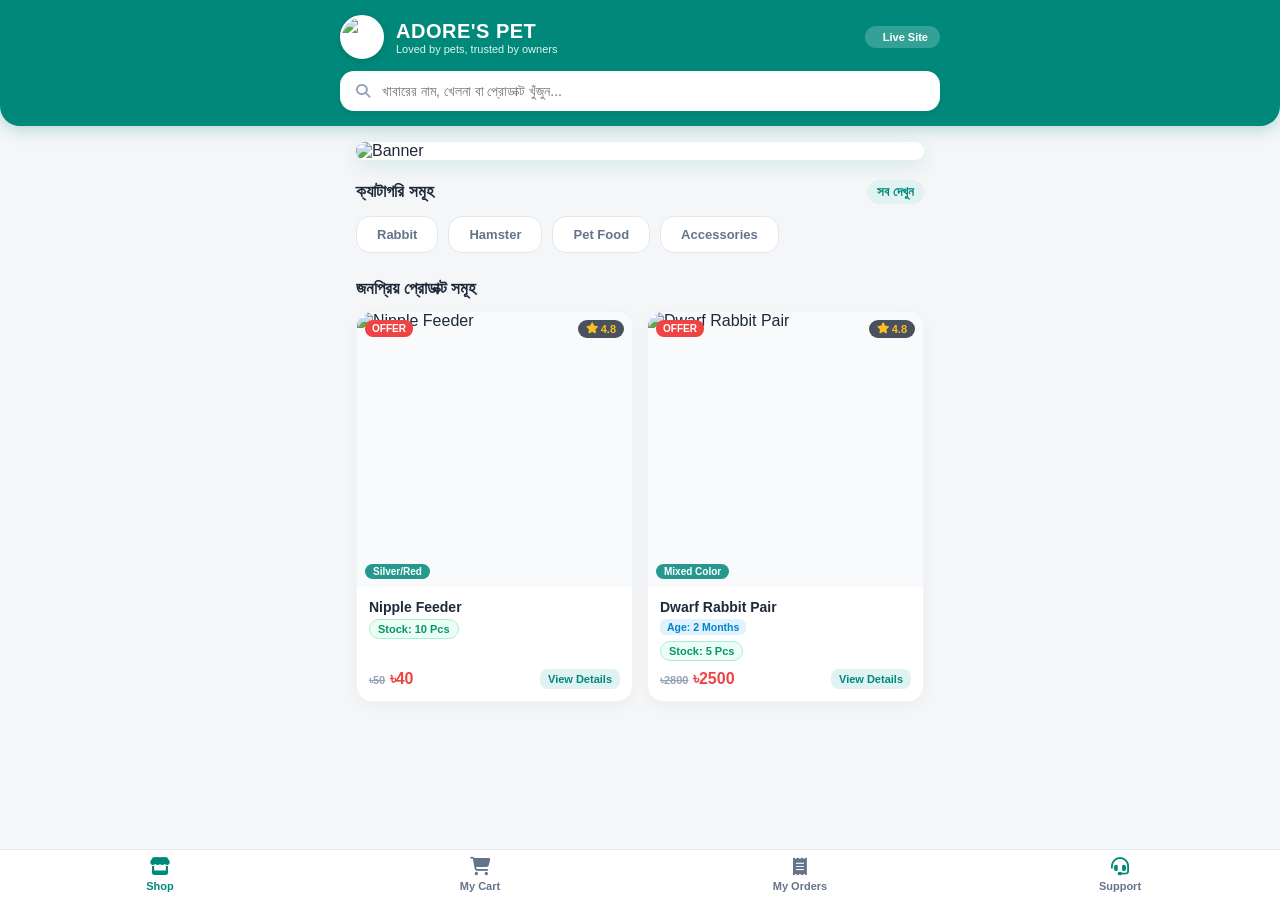
==== commit 505fb022: "Update index.html" ====
--- a/index.html
+++ b/index.html
@@ -3,300 +3,300 @@
 <head>
 <meta charset="UTF-8">
 <meta name="viewport" content="width=device-width, initial-scale=1.0">
-<title>ADORE'S PET - Online Pet Shop</title>
+<title>ADORE'S PET - Online Shop</title>
 <link rel="stylesheet" href="shop.css">
 <link rel="stylesheet" href="https://cdnjs.cloudflare.com/ajax/libs/font-awesome/6.4.0/css/all.min.css">
 <script src="https://cdn.jsdelivr.net/npm/@emailjs/browser@4/dist/email.min.js"></script>
 </head>
 <body>
 
-<!-- TOP HEADER -->
-<header class="top-header">
-    <div class="brand-box" onclick="handleSecretClick()">
-        <img src="https://i.postimg.cc/CdyZqRY5/file-000000006ecc71f899e85a5cc31b0405.png" alt="Logo">
-        <div>
-            <h1>ADORE'S PET</h1>
-            <p>Loved by pets, trusted by owners</p>
-        </div>
-    </div>
-    <div class="header-actions">
-        <a href="admin.html" style="background:#ffffff; color:#00897b; padding:6px 12px; border-radius:12px; font-size:12px; font-weight:800; text-decoration:none; box-shadow:0 2px 6px rgba(0,0,0,0.1);">Live Site</a>
-    </div>
-</header>
-
-<!-- SEARCH & ANNOUNCEMENT BAR -->
-<div class="search-section">
-    <div class="search-bar">
-        <i class="fa-solid fa-magnifying-glass"></i>
-        <input type="text" id="searchInput" placeholder="খাবارهای নাম, খেলনা বা প্রোডাক্ট খুঁজুন..." oninput="searchProducts()">
-    </div>
-    
-    <!-- ANNOUNCEMENT & YOUTUBE BANNER -->
-    <div id="announcementBannerBox" style="display:none; background:linear-gradient(135deg, #00897b, #004d40); color:white; padding:12px 16px; border-radius:14px; margin-top:10px; align-items:center; justify-content:space-between; box-shadow:0 4px 15px rgba(0,137,123,0.2);">
-        <div id="announcementText" style="font-size:13.5px; font-weight:700; line-height:1.4; width:100%;"></div>
-    </div>
-</div>
-
-<!-- VACATION MODE BANNER -->
-<div id="vacationBoxContainer" style="display:none; padding:40px 20px; text-align:center;">
-    <div style="background:#fff3cd; border:2px dashed #ffecb5; padding:30px; border-radius:20px; max-width:500px; margin:auto;">
-        <i class="fa-solid fa-mug-hot" style="font-size:40px; color:#856404; margin-bottom:15px;"></i>
-        <h2 style="color:#856404; font-size:20px; margin-bottom:10px;">সাময়িক বিরতি / ভ্যাকেশন মোড</h2>
-        <p style="color:#6c757d; font-size:14px; line-height:1.5;">আমাদের শপ বর্তমানে সাময়িকভাবে বন্ধ রয়েছে। খুব শীঘ্রই আমরা নতুন উদ্যমে ফিরে আসছি! জরুরি প্রয়োজনে আমাদের সাথে যোগাযোগ করুন।</p>
-        <button onclick="openSupportModal()" style="margin-top:15px; background:#00897b; color:white; border:none; padding:10px 20px; border-radius:10px; font-weight:bold; cursor:pointer;">সাপোর্ট যোগাযোগ</button>
-    </div>
-</div>
-
-<!-- NORMAL HOME CONTENT -->
-<div id="normalHomeContent">
-    <!-- HERO BANNER -->
-    <div class="hero-banner">
-        <div class="badge-row">
-            <span><i class="fa-solid fa-shield-cat"></i> কোয়ালিটি অ্যান্ড ভেরিফাই</span>
-            <span><i class="fa-solid fa-truck-fast"></i> দ্রুত হোম ডেলিভারি সুবিধা</span>
-            <span><i class="fa-solid fa-headset"></i> নিরাপদ ও প্রটেক্টিভ প্যাক</span>
-        </div>
-    </div>
-
-    <!-- CATEGORIES -->
-    <div class="categories-section">
-        <div class="section-title-row">
-            <h2>ক্যাটাগরি সমূহ</h2>
-            <span onclick="goHome()">সব দেখুন</span>
-        </div>
-        <div class="categories-scroll">
-            <button class="chip-btn" onclick="selectCategory('Rabbit', this)">Rabbit</button>
-            <button class="chip-btn" onclick="selectCategory('Hamster', this)">Hamster</button>
-            <button class="chip-btn" onclick="selectCategory('Pet Food', this)">Pet Food</button>
-            <button class="chip-btn" onclick="selectCategory('Accessories', this)">Accessories</button>
-        </div>
-    </div>
-
-    <!-- PRODUCTS GRID -->
-    <div class="products-section">
-        <h2 id="productsTitle" style="font-size:17px; font-weight:900; color:#1e293b; margin-bottom:12px;">জনপ্রিয় প্রোডাক্ট সমূহ</h2>
-        <div id="productsGrid" class="products-grid"></div>
-    </div>
-</div>
-
-<!-- BOTTOM NAV -->
-<nav class="bottom-nav">
-    <button class="nav-item active" onclick="goHome()">
-        <i class="fa-solid fa-store"></i>
-        <span>Shop</span>
-    </button>
-    <button class="nav-item" onclick="openCartModal()">
-        <i class="fa-solid fa-cart-shopping"></i>
-        <span>My Cart</span>
-        <div id="cartCount" class="cart-badge" style="display:none;">0</div>
-    </button>
-    <button class="nav-item" onclick="openOrdersModal()">
-        <i class="fa-solid fa-receipt"></i>
-        <span>My Orders</span>
-    </button>
-    <button class="nav-item" onclick="openSupportModal()">
-        <i class="fa-solid fa-headset"></i>
-        <span>Support</span>
-    </button>
-</nav>
-
-<!-- WELCOME POPUP MODAL -->
+<!-- WELCOME POPUP MODAL (DARAZ STYLE) -->
 <div id="welcomePopupModal" class="thankyou-overlay" style="align-items:center; justify-content:center; padding:16px; z-index:35000;">
     <div style="background:transparent; max-width:400px; width:100%; position:relative; text-align:center;">
-        <div id="welcomePopupCardWrapper" style="border-radius:20px; overflow:hidden; box-shadow:0 20px 50px rgba(0,0,0,0.4); background:#fff; padding-bottom:12px;">
-            <img id="welcomePopupImg" src="" alt="Welcome Banner" style="width:100%; height:auto; display:block; max-height:65vh; object-fit:contain; cursor:pointer;" onclick="handlePopupImageClick()">
-            <div style="padding:10px 16px 4px;">
-                <button onclick="handlePopupImageClick()" style="width:100%; background:#00897b; color:#fff; border:none; padding:12px; border-radius:12px; font-weight:900; font-size:15px; cursor:pointer; box-shadow:0 4px 12px rgba(0,137,123,0.3);">
-                    🔥 এখনই কিনুন
-                </button>
-            </div>
+        <div id="welcomePopupCardWrapper" style="cursor:pointer; border-radius:20px; overflow:hidden; box-shadow:0 20px 50px rgba(0,0,0,0.4); background:#fff;">
+            <img id="welcomePopupImg" src="" alt="Welcome Banner" style="width:100%; height:auto; display:block; max-height:75vh; object-fit:contain;">
         </div>
         <button onclick="closeWelcomePopup()" style="position:absolute; top:-15px; right:-15px; background:#ffffff; color:#1e293b; border:2px solid #cbd5e1; width:36px; height:36px; border-radius:50%; font-size:16px; font-weight:bold; cursor:pointer; display:flex; align-items:center; justify-content:center; box-shadow:0 4px 10px rgba(0,0,0,0.2);">✕</button>
     </div>
 </div>
 
-<!-- PRODUCT DETAIL MODAL -->
+<header class="app-header">
+    <div class="header-inner">
+        <div class="logo-area" onclick="goHome()">
+            <img src="https://i.postimg.cc/TyKwf7KS/20261008-191945.png" alt="Logo" class="brand-logo-img">
+            <div class="logo-text-box">
+                <span class="logo-text">ADORE'S PET</span>
+                <span class="logo-sub">Loved by pets, trusted by owners</span>
+            </div>
+        </div>
+        <span class="live-badge" onclick="handleSecretClick()"><span class="live-dot"></span> Live Site</span>
+    </div>
+    <div class="search-box">
+        <i class="fa-solid fa-magnifying-glass search-icon"></i>
+        <input id="searchInput" type="text" placeholder="খাবারের নাম, খেলনা বা প্রোডাক্ট খুঁজুন..." oninput="searchProducts()">
+    </div>
+</header>
+
+<main class="container">
+    <!-- VACATION MODE BOX -->
+    <div id="vacationBoxContainer" style="display:none; background:white; border-radius:24px; padding:32px 24px; text-align:center; box-shadow:0 10px 30px rgba(0,0,0,0.08); margin-top:20px; border:2px dashed #ef4444;">
+        <div style="width:75px; height:75px; background:#fef2f2; color:#ef4444; border-radius:50%; display:flex; align-items:center; justify-content:center; font-size:32px; margin:0 auto 18px;">
+            <i class="fa-solid fa-mug-hot"></i>
+        </div>
+        <h2 style="font-size:20px; font-weight:900; color:#1e293b; margin-bottom:8px;">সাময়িক বিরতিতে আছি! 🌴</h2>
+        <p style="font-size:13.5px; color:#64748b; line-height:1.6; margin-bottom:24px;">আমরা বর্তমানে কিছুদিনের জন্য বাইরে আছি। খুব শীঘ্রই নতুন স্টক নিয়ে ফিরে আসবো!</p>
+    </div>
+
+    <div id="normalHomeContent">
+        <!-- ADMIN CONTROLLED ANNOUNCEMENT & YOUTUBE NOTICE BANNER -->
+        <div id="announcementBannerBox" style="display:none; background:linear-gradient(135deg, #00897b, #00695c); color:white; padding:12px 16px; border-radius:14px; margin-bottom:16px; box-shadow:0 4px 12px rgba(0,137,123,0.15); align-items:center; gap:12px;">
+            <div style="width:34px; height:34px; background:rgba(255,255,255,0.2); border-radius:50%; display:flex; align-items:center; justify-content:center; flex-shrink:0; font-size:15px; color:#ffd54f;">
+                <i class="fa-solid fa-bullhorn"></i>
+            </div>
+            <div id="announcementText" style="font-size:13.5px; font-weight:700; flex:1; line-height:1.4;"></div>
+        </div>
+
+        <div class="hero-image-banner">
+            <img src="https://i.postimg.cc/JzmwDZBp/file-000000004a4482438eebd37b7fd9db5f.png" alt="Banner">
+        </div>
+
+        <section class="category-section">
+            <div class="category-header-row">
+                <h3>ক্যাটাগরি সমূহ</h3>
+                <span class="show-all" onclick="goHome()">সব দেখুন</span>
+            </div>
+            <div class="category-chips">
+                <button class="chip-btn" onclick="selectCategory('Rabbit',this)">Rabbit</button>
+                <button class="chip-btn" onclick="selectCategory('Hamster',this)">Hamster</button>
+                <button class="chip-btn" onclick="selectCategory('Pet Food',this)">Pet Food</button>
+                <button class="chip-btn" onclick="selectCategory('Accessories',this)">Accessories</button>
+            </div>
+        </section>
+
+        <section class="products-section">
+            <div class="products-header-row">
+                <h3 id="productsTitle">জনপ্রিয় প্রোডাক্ট সমূহ</h3>
+            </div>
+            <div id="productsGrid" class="products-grid"></div>
+        </section>
+    </div>
+</main>
+
+<nav class="bottom-nav">
+    <button class="nav-item active" onclick="goHome()"><i class="fa-solid fa-store"></i><span>Shop</span></button>
+    <button class="nav-item" onclick="openCartModal()">
+        <div class="nav-cart-icon-wrap"><i class="fa-solid fa-cart-shopping"></i><span class="nav-cart-badge" id="cartCount">0</span></div>
+        <span>My Cart</span>
+    </button>
+    <button class="nav-item" onclick="openOrdersModal()"><i class="fa-solid fa-receipt"></i><span>My Orders</span></button>
+    <button class="nav-item" onclick="openSupportModal()"><i class="fa-solid fa-headset" style="color:var(--teal);"></i><span>Support</span></button>
+</nav>
+
+<!-- PRODUCT DETAILS MODAL -->
 <div id="productDetailModal" class="thankyou-overlay">
-    <div class="thankyou-card" style="text-align:left; max-width:450px;">
+    <div class="thankyou-card" style="text-align:left;">
+        <div style="width:40px; height:5px; background:#cbd5e1; border-radius:10px; margin:0 auto 12px;"></div>
         <div style="display:flex; justify-content:space-between; align-items:center; margin-bottom:12px;">
-            <h2 id="modalProdName" style="font-size:18px; color:#00897b; font-weight:900;"></h2>
-            <button onclick="closeProductModal()" style="background:#e2e8f0; border:none; width:30px; height:30px; border-radius:50%; cursor:pointer;">✕</button>
-        </div>
+            <h2 id="modalProdName" style="font-size:17px; color:var(--teal); font-weight:900;">Product Name</h2>
+            <button onclick="closeProductModal()" style="background:#e2e8f0; border:none; width:30px; height:30px; border-radius:50%; cursor:pointer; font-weight:bold;">✕</button>
+        </div>
+        <div style="width:100%; aspect-ratio:1/1; background:#ffffff; border-radius:16px; overflow:hidden; margin-bottom:12px; display:flex; align-items:center; justify-content:center; border:1px solid #e2e8f0;">
+            <img id="modalMainImg" src="" style="width:100%; height:100%; object-fit:contain;" alt="">
+        </div>
+        <div id="modalThumbnails" style="display:none; gap:8px; margin-bottom:12px; overflow-x:auto; padding-bottom:4px;"></div>
+        <div style="display:flex; justify-content:space-between; align-items:center; margin-bottom:14px; background:#f8fafc; padding:10px 12px; border-radius:12px; border:1px solid #e2e8f0;">
+            <div id="modalPriceContainer"></div>
+            <div style="display:flex; flex-direction:column; align-items:flex-end; gap:4px;">
+                <span id="modalProdStock" class="stock-pill-badge stock-in">In Stock: 0 Pcs</span>
+                <span id="modalProdAge" class="age-pill-badge" style="display:none;"></span>
+            </div>
+        </div>
+        <button id="modalAddCartBtn" onclick="addModalProductToCart()" class="thankyou-btn" style="margin-bottom:12px; font-size:16px;"><i class="fa-solid fa-cart-plus"></i> কার্টে যোগ করুন</button>
         
-        <div style="position:relative; text-align:center; margin-bottom:12px; background:#f8fafc; border-radius:14px; overflow:hidden; border:1px solid #e2e8f0;">
-            <img id="modalMainImg" src="" alt="" style="width:100%; height:220px; object-fit:contain; background:#f8fafc;">
-            <div id="modalThumbnails" style="display:flex; gap:8px; justify-content:center; padding:8px; background:#fff; border-top:1px solid #e2e8f0; overflow-x:auto;"></div>
-        </div>
-
-        <div style="display:flex; justify-content:space-between; align-items:center; margin-bottom:10px;">
-            <div id="modalPriceContainer"></div>
-            <div style="display:flex; gap:6px;">
-                <span id="modalProdStock" class="stock-pill-badge">Stock</span>
-                <span id="modalProdAge" class="age-pill-badge" style="display:none;">Age</span>
-            </div>
-        </div>
-
-        <p id="modalProdDetails" style="font-size:13px; color:#64748b; line-height:1.5; margin-bottom:15px; max-height:120px; overflow-y:auto;"></p>
-
-        <div id="modalVideoLinkContainer" style="display:none; margin-bottom:15px;">
-            <a id="modalVideoAnchor" href="#" target="_blank" style="display:block; background:#fee2e2; color:#dc2626; text-align:center; padding:10px; border-radius:10px; font-weight:800; font-size:13px; text-decoration:none;">
-                <i class="fa-solid fa-circle-play"></i> Watch Product Video on YouTube
+        <div id="modalVideoLinkContainer" style="display:none; margin-bottom:14px;">
+            <a id="modalVideoAnchor" href="" target="_blank" style="display:flex; align-items:center; justify-content:center; gap:8px; background:#fee2e2; color:#dc2626; border:1.5px dashed #f87171; padding:11px; border-radius:12px; font-weight:800; font-size:14px; text-decoration:none;">
+                <i class="fa-solid fa-circle-play" style="font-size:18px;"></i> পণ্যটির ভিডিও দেখুন
             </a>
         </div>
 
-        <button onclick="addModalProductToCart()" class="admin-submit-btn" style="background:#00897b;"><i class="fa-solid fa-cart-shopping"></i> Add To Cart</button>
-    </div>
-</div>
-
-<!-- CART & CHECKOUT MODAL -->
+        <div style="border-top:1px dashed #cbd5e1; padding-top:12px;">
+            <div style="font-size:13px; font-weight:800; color:var(--teal); margin-bottom:6px;"><i class="fa-solid fa-circle-info"></i> পণ্য সম্পর্কে বিস্তারিত</div>
+            <div id="modalProdDetails" style="font-size:13px; color:#334155; line-height:1.6; background:#f8fafc; padding:12px; border-radius:12px; border:1px solid #e2e8f0; white-space:pre-line;"></div>
+        </div>
+    </div>
+</div>
+
+<!-- STEP 1: CART MODAL -->
 <div id="cartStepModal" class="thankyou-overlay">
-    <div class="thankyou-card" style="text-align:left; max-width:480px;">
-        <div style="display:flex; justify-content:space-between; align-items:center; margin-bottom:12px; border-bottom:1px dashed #cbd5e1; padding-bottom:10px;">
-            <h2 style="font-size:17px; color:#00897b; font-weight:900;">আপনার শপিং কার্ট</h2>
+    <div class="thankyou-card" style="text-align:left;">
+        <div style="display:flex; justify-content:space-between; align-items:center; margin-bottom:15px; border-bottom:1px dashed #cbd5e1; padding-bottom:10px;">
+            <h2 style="font-size:18px; color:var(--teal); font-weight:900;"><i class="fa-solid fa-cart-shopping"></i> My Cart (Step 1/3)</h2>
             <button onclick="closeCartModal()" style="background:#e2e8f0; border:none; width:30px; height:30px; border-radius:50%; cursor:pointer;">✕</button>
         </div>
-        
-        <div id="cartItemsContainer" style="max-height:45vh; overflow-y:auto; padding-right:4px;"></div>
-
-        <div style="display:flex; justify-content:space-between; align-items:center; margin-top:15px; border-top:1px dashed #cbd5e1; padding-top:10px; font-weight:900; font-size:15px;">
-            <span>Subtotal:</span>
-            <span>৳<span id="cartSubtotalText">0</span></span>
-        </div>
-
-        <button onclick="openCheckoutModal()" class="admin-submit-btn" style="margin-top:15px; background:#10b981;"><i class="fa-solid fa-bag-shopping"></i> Proceed to Checkout</button>
-    </div>
-</div>
-
-<!-- CHECKOUT DETAILS MODAL -->
-<div id="checkoutFormModal" class="thankyou-overlay">
-    <div class="thankyou-card" style="text-align:left; max-width:480px;">
-        <div style="display:flex; justify-content:space-between; align-items:center; margin-bottom:12px; border-bottom:1px dashed #cbd5e1; padding-bottom:10px;">
-            <h2 style="font-size:17px; color:#00897b; font-weight:900;">ডেলিভারি তথ্য দিন</h2>
-            <button onclick="closeCheckoutModal()" style="background:#e2e8f0; border:none; width:30px; height:30px; border-radius:50%; cursor:pointer;">✕</button>
-        </div>
-        
-        <label style="font-size:12px; font-weight:700;">আপনার নাম</label>
-        <input id="checkoutName" placeholder="পূর্ণ নাম লিখুন" class="form-input">
-
-        <label style="font-size:12px; font-weight:700;">মোবাইল নম্বর</label>
-        <input id="checkoutPhone" placeholder="017xxxxxxxx" class="form-input">
-
-        <div style="display:flex; gap:10px;">
-            <div style="flex:1;">
-                <label style="font-size:12px; font-weight:700;">জেলা (District)</label>
-                <select id="checkoutDistrictSelect" onchange="onDistrictChange()" class="form-input"></select>
-            </div>
-            <div style="flex:1;">
-                <label style="font-size:12px; font-weight:700;">থানা / এলাকা (Area)</label>
-                <select id="checkoutAreaSelect" class="form-input"></select>
-            </div>
-        </div>
-
-        <label style="font-size:12px; font-weight:700;">পূর্ণ ঠিকানা (House/Road/Village)</label>
-        <textarea id="checkoutAddress" placeholder="রোড, বাসা নম্বর, গ্রাম ইত্যাদি..." class="form-input" style="height:55px;"></textarea>
-
-        <div style="background:#e0f2f1; padding:10px; border-radius:10px; border:1px solid #00897b; margin-bottom:12px; font-size:12.5px; color:#004d40;">
-            <b>পেমেন্ট মাধ্যম:</b> বিকাশ / নগদ (বিকাশ/নগদ পার্সোনাল: <b>01681578599</b>)<br>
-            <input id="checkoutTrxId" placeholder="TrxID দিন (যেমন: 9N7X...)" class="form-input" style="margin-top:6px; margin-bottom:0;">
-        </div>
-
-        <button onclick="submitOrder()" class="admin-submit-btn" style="background:#10b981;">অর্ডার কনফার্ম করুন</button>
-    </div>
-</div>
-
-<!-- ORDER SUCCESS & VOUCHER MODALS -->
-<div id="thankyouModal" class="thankyou-overlay">
-    <div class="thankyou-card" style="text-align:center;">
-        <div style="width:65px; height:65px; background:#e6f4ea; color:#10b981; border-radius:50%; display:flex; align-items:center; justify-content:center; font-size:30px; margin:0 auto 15px;">
-            <i class="fa-solid fa-circle-check"></i>
-        </div>
-        <h2 style="font-size:19px; color:#1e293b; margin-bottom:8px;">অর্ডার সফল হয়েছে!</h2>
-        <p id="successPopupText" style="font-size:13.5px; color:#64748b; line-height:1.5; margin-bottom:20px;"></p>
-        <div style="display:flex; gap:10px;">
-            <button onclick="trackMyOrderFromSuccess()" class="admin-submit-btn" style="margin:0; flex:1; background:#00897b;">অর্ডার ট্র্যাক করুন</button>
-            <button onclick="closeThankYouModal()" class="admin-submit-btn" style="margin:0; flex:1; background:#64748b;">হোমে যান</button>
-        </div>
-    </div>
-</div>
-
-<!-- MY ORDERS MODAL -->
+        <div id="cartItemsContainer" style="max-height:280px; overflow-y:auto; margin-bottom:15px;"></div>
+        <div style="background:#f8fafc; padding:12px; border-radius:12px; margin-bottom:15px; border:1px solid #e2e8f0;">
+            <div style="display:flex; justify-content:space-between; font-weight:800; font-size:16px; color:var(--text-dark);">
+                <span>মোট পন্যের দাম:</span>
+                <span style="color:var(--teal);">৳<span id="cartSubtotalText">0</span></span>
+            </div>
+        </div>
+        <button onclick="goToCheckoutStep()" class="thankyou-btn" style="font-size:16px;"><i class="fa-solid fa-arrow-right"></i> Checkout (ডেলিভারি তথ্য দিন)</button>
+    </div>
+</div>
+
+<!-- STEP 2: CHECKOUT MODAL (BOX BY BOX CLEAN UI) -->
+<div id="checkoutStepModal" class="thankyou-overlay">
+    <div class="thankyou-card" style="text-align:left; background:#f8fafc;">
+        <div style="display:flex; justify-content:space-between; align-items:center; margin-bottom:15px; background:#fff; padding:14px 16px; border-radius:14px; box-shadow:0 2px 5px rgba(0,0,0,0.03);">
+            <h2 style="font-size:16px; color:var(--teal); font-weight:900;"><i class="fa-solid fa-truck-fast"></i> Checkout Details (Step 2/3)</h2>
+            <button onclick="closeCheckoutModal()" style="background:#f1f5f9; border:none; width:30px; height:30px; border-radius:50%; cursor:pointer; color:#64748b; font-weight:bold;">✕</button>
+        </div>
+
+        <div style="max-height:72vh; overflow-y:auto; padding-right:2px;">
+            
+            <div class="checkout-section-box">
+                <div class="checkout-box-title"><i class="fa-solid fa-user"></i> ১. ব্যক্তিগত তথ্য</div>
+                <label class="form-label">আপনার নাম *</label>
+                <input id="checkoutName" type="text" placeholder="সম্পূর্ণ নাম লিখুন" class="form-input">
+
+                <label class="form-label">মোবাইল নাম্বার *</label>
+                <input id="checkoutPhone" type="tel" placeholder="০1XXXXXXXXX" class="form-input" style="margin-bottom:0;">
+            </div>
+
+            <div class="checkout-section-box">
+                <div class="checkout-box-title"><i class="fa-solid fa-location-dot"></i> ২. ডেলিভারি ঠিকানা</div>
+                <div style="display:flex; gap:10px;">
+                    <div style="flex:1;">
+                        <label class="form-label">জেলা নির্বাচন করুন *</label>
+                        <select id="checkoutDistrict" class="form-input" onchange="onDistrictChange()">
+                            <option value="">জেলা বাছুন</option>
+                        </select>
+                    </div>
+                    <div style="flex:1;">
+                        <label class="form-label">থানা / এলাকা *</label>
+                        <select id="checkoutThana" class="form-input" onchange="calculateDeliveryCharge()">
+                            <option value="">আগে জেলা বাছুন</option>
+                        </select>
+                    </div>
+                </div>
+
+                <label class="form-label">সম্পূর্ণ ঠিকানা (বাসা/রোড/পাড়া) *</label>
+                <textarea id="checkoutAddress" placeholder="যেমন: হাউজ ১০, রোড ৫, ব্লক বি..." class="form-input" style="height:65px; min-height:65px; margin-bottom:0;"></textarea>
+            </div>
+
+            <div class="checkout-section-box" style="background:#ffffff;">
+                <div class="checkout-box-title" style="color:#0f172a;"><i class="fa-solid fa-receipt"></i> ৩. বিলের বিবরণ</div>
+                <div style="display:flex; justify-content:space-between; font-size:13.5px; margin-bottom:6px;">
+                    <span style="color:#64748b;">সাবটোটাল:</span><strong style="color:#1e293b;">৳<span id="checkoutSubtotal">0</span></strong>
+                </div>
+                <div style="display:flex; justify-content:space-between; font-size:13.5px; margin-bottom:8px;">
+                    <span style="color:#64748b;">ডেলিভারি চার্জ:</span><strong style="color:#0284c7;">৳<span id="checkoutDeliveryCharge">0</span></strong>
+                </div>
+                <div style="display:flex; justify-content:space-between; font-size:16px; font-weight:900; color:var(--teal); border-top:1px dashed #cbd5e1; padding-top:8px; margin-top:4px;">
+                    <span>সর্বমোট পরিশোধ:</span><strong>৳<span id="checkoutGrandTotal">0</span></strong>
+                </div>
+            </div>
+
+            <div id="advanceNoticeBox" class="checkout-section-box" style="background:#fff7ed; border-color:#fed7aa;">
+                <div style="font-weight:800; font-size:13.5px; color:#c2410c; margin-bottom:6px; display:flex; align-items:center; gap:6px;">
+                    <i class="fa-solid fa-shield-halved"></i> <span id="paymentNoticeTitle">পেমেন্ট নির্দেশনা</span>
+                </div>
+                <p id="paymentNoticeDesc" style="font-size:12.5px; color:#475569; line-height:1.5; margin-bottom:10px;">
+                    দয়া করে আপনার জেলা নির্বাচন করুন, এরপর ডেলিভারি চার্জ হিসাব করা হবে।
+                </p>
+                <div style="background:#ffffff; padding:9px 12px; border-radius:10px; border:1px solid #ffedd5; font-size:12.5px; font-weight:800; color:#1e293b; margin-bottom:12px; display:flex; justify-content:space-between; align-items:center;">
+                    <span>bKash / Nagad (Personal):</span>
+                    <span style="color:var(--teal); font-size:14px;">01681578599</span>
+                </div>
+
+                <label class="form-label" id="trxIdLabel" style="color:#9a3412;">ট্রানজেকশন আইডি (TrxID) / বিকাশ নাম্বার</label>
+                <input id="checkoutTrxId" type="text" placeholder="যেমন: 9J87KXX12 (অপশনাল)" class="form-input" style="margin-bottom:0; background:#fff; border-color:#fdba74;">
+            </div>
+
+            <button onclick="confirmOrderSubmit()" class="thankyou-btn" style="font-size:16px; margin-top:8px; box-shadow:0 4px 15px rgba(0,137,123,0.3);">
+                <i class="fa-solid fa-circle-check"></i> অর্ডার কনফার্ম করুন
+            </button>
+        </div>
+    </div>
+</div>
+
+<!-- STEP 3: APP STYLE SUCCESS POPUP -->
+<div id="thankyouModal" class="thankyou-overlay app-success-overlay">
+    <div class="thankyou-card app-success-card">
+        <div class="app-success-icon-box">
+            <i class="fa-solid fa-check"></i>
+        </div>
+        <h2 style="font-size:20px; font-weight:900; color:#1e293b; margin-bottom:6px;">Order Successfully Placed!</h2>
+        <p id="successPopupText" style="font-size:13.5px; color:#64748b; line-height:1.5; margin-bottom:20px;">
+            আপনার অর্ডারটি সফলভাবে সম্পন্ন হয়েছে! 🎉
+        </p>
+        <button onclick="trackMyOrderFromSuccess()" class="thankyou-btn" style="margin-bottom:10px;"><i class="fa-solid fa-box"></i> Track My Order</button>
+        <button onclick="closeThankYouModal(); goHome();" class="thankyou-btn" style="background:#e2e8f0; color:#334155;">Go Back / হোম পেজ</button>
+    </div>
+</div>
+
+<!-- SUPPORT MODAL -->
+<div id="supportModal" class="thankyou-overlay">
+    <div class="thankyou-card">
+        <div class="thankyou-icon" style="background:#e0f2f1; color:var(--teal);"><i class="fa-solid fa-headset"></i></div>
+        <h2 style="font-size:18px; color:var(--text-dark); margin-bottom:6px;">Help & Support</h2>
+        <a href="https://wa.me/message/NTZHEUXXC6DTN1" target="_blank" class="support-link-card wa-card"><i class="fa-brands fa-whatsapp"></i> WhatsApp Support</a>
+        <a href="https://www.facebook.com/share/1dPRm7hNg7/" target="_blank" class="support-link-card fb-card"><i class="fa-brands fa-facebook-f"></i> Facebook Page</a>
+        <button onclick="closeSupportModal()" class="thankyou-btn" style="background:#64748b; margin-top:10px;">বন্ধ করুন</button>
+    </div>
+</div>
+
+<!-- USER ORDERS MODAL -->
 <div id="ordersModal" class="thankyou-overlay">
-    <div class="thankyou-card" style="text-align:left; max-width:480px;">
-        <div style="display:flex; justify-content:space-between; align-items:center; margin-bottom:12px; border-bottom:1px dashed #cbd5e1; padding-bottom:10px;">
-            <h2 style="font-size:17px; color:#00897b; font-weight:900;">আমার অর্ডারসমূহ</h2>
-            <button onclick="closeOrdersModal()" style="background:#e2e8f0; border:none; width:30px; height:30px; border-radius:50%; cursor:pointer;">✕</button>
-        </div>
-        <div id="userOrdersList" style="max-height:55vh; overflow-y:auto; padding-right:4px;"></div>
-        <button onclick="closeOrdersModal()" class="admin-submit-btn" style="margin-top:15px; background:#64748b;">বন্ধ করুন</button>
-    </div>
-</div>
-
-<!-- ORDER VOUCHER MODAL -->
-<div id="voucherModal" class="thankyou-overlay">
-    <div class="thankyou-card" style="text-align:left; max-width:450px;">
-        <div style="display:flex; justify-content:space-between; align-items:center; margin-bottom:10px; border-bottom:1px dashed #cbd5e1; padding-bottom:8px;">
-            <h2 style="font-size:16px; color:#00897b; font-weight:900;">ADORE'S PET - Invoice Voucher</h2>
-            <button onclick="closeVoucherModal()" style="background:#e2e8f0; border:none; width:28px; height:28px; border-radius:50%; cursor:pointer;">✕</button>
-        </div>
-        <div id="voucherCustomerInfo" style="font-size:12px; color:#334155; line-height:1.4; margin-bottom:10px; background:#f8fafc; padding:10px; border-radius:8px;"></div>
-        <table style="width:100%; font-size:12px; border-collapse:collapse; margin-bottom:10px;">
-            <thead>
-                <tr style="background:#00897b; color:#fff;">
-                    <th style="padding:6px; text-align:left;">Item</th>
-                    <th style="padding:6px; text-align:center;">Qty</th>
-                    <th style="padding:6px; text-align:right;">Price</th>
-                </tr>
-            </thead>
+    <div class="thankyou-card" style="text-align:left;">
+        <h2 style="font-size:18px; margin-bottom:15px; color:var(--teal); text-align:center;">আমার অর্ডার সমূহ</h2>
+        <div id="userOrdersList"></div>
+        <button onclick="closeOrdersModal()" class="thankyou-btn" style="margin-top:15px; background:#64748b;">বন্ধ করুন</button>
+    </div>
+</div>
+
+<!-- VOUCHER MODAL -->
+<div id="voucherModal" class="voucher-modal">
+    <div class="voucher-box" id="printableVoucherBox">
+        <div class="voucher-header">
+            <div class="voucher-title">ADORE'S PET</div>
+            <div class="voucher-subtitle">Official Order Cash Memo</div>
+        </div>
+        <div class="voucher-info-grid" id="voucherCustomerInfo"></div>
+        <table class="voucher-table">
+            <thead><tr><th>পণ্য</th><th>পরিমাণ</th><th>মূল্য</th></tr></thead>
             <tbody id="voucherTableBody"></tbody>
         </table>
-        <div id="voucherTotalsBox" style="text-align:right; font-size:12.5px; line-height:1.4; background:#f1f5f9; padding:8px; border-radius:8px; margin-bottom:12px;"></div>
-        <button onclick="closeVoucherModal()" class="admin-submit-btn" style="background:#64748b;">বন্ধ করুন</button>
-    </div>
-</div>
-
-<!-- PROFESSIONAL REDESIGNED SUPPORT MODAL -->
-<div id="supportModal" class="thankyou-overlay">
-    <div class="thankyou-card" style="text-align:center; max-width:400px; padding:24px;">
-        <div style="width:60px; height:60px; background:linear-gradient(135deg, #e0f2f1, #b2dfdb); color:#00897b; border-radius:50%; display:flex; align-items:center; justify-content:center; font-size:26px; margin:0 auto 14px; box-shadow:0 4px 12px rgba(0,137,123,0.2);">
-            <i class="fa-solid fa-headset"></i>
-        </div>
-        <h2 style="font-size:18px; color:#1e293b; font-weight:900; margin-bottom:6px;">কাস্টমার সাপোর্ট ও হেল্পলাইন</h2>
-        <p style="font-size:13px; color:#64748b; line-height:1.5; margin-bottom:20px;">যেকোনো প্রয়োজনে সরাসরি আমাদের সাথে যোগাযোগ করুন:</p>
-        
-        <div style="display:flex; flex-direction:column; gap:10px; margin-bottom:20px;">
-            <a href="https://wa.me/8801681578599" target="_blank" style="display:flex; align-items:center; justify-content:center; gap:10px; background:#25d366; color:#fff; text-decoration:none; padding:12px; border-radius:12px; font-weight:800; font-size:14px; box-shadow:0 4px 12px rgba(37,211,102,0.3);">
-                <i class="fa-brands fa-whatsapp" style="font-size:18px;"></i> WhatsApp চ্যাট করুন (01681578599)
-            </a>
-            <a href="https://facebook.com" target="_blank" style="display:flex; align-items:center; justify-content:center; gap:10px; background:#1877f2; color:#fff; text-decoration:none; padding:12px; border-radius:12px; font-weight:800; font-size:14px; box-shadow:0 4px 12px rgba(24,119,242,0.3);">
-                <i class="fa-brands fa-facebook" style="font-size:18px;"></i> অফিসিয়াল ফেসবুক পেজ
-            </a>
-        </div>
-
-        <button onclick="closeSupportModal()" class="admin-submit-btn" style="background:#64748b; margin-top:0;">বন্ধ করুন</button>
+        <div class="voucher-totals" id="voucherTotalsBox"></div>
+        <div class="voucher-actions no-print">
+            <button onclick="window.print()" class="thankyou-btn" style="margin:0; background:var(--teal);"><i class="fa-solid fa-print"></i> প্রিন্ট ভাউচার</button>
+            <button onclick="closeVoucherModal()" class="thankyou-btn" style="margin:0; background:#64748b;">বন্ধ করুন</button>
+        </div>
+    </div>
+</div>
+
+<!-- CUSTOM ALERT MODAL -->
+<div id="customAlertModal" class="thankyou-overlay">
+    <div class="thankyou-card" style="max-width:380px; margin:auto;">
+        <div class="thankyou-icon" style="background:#fef3c7; color:#d97706;"><i class="fa-solid fa-triangle-exclamation"></i></div>
+        <h2>সতর্কতা</h2>
+        <p id="customAlertMessage">একটি ত্রুটি ঘটেছে।</p>
+        <button onclick="closeCustomAlert()" class="thankyou-btn" style="margin-top:15px;">ঠিক আছে</button>
     </div>
 </div>
 
 <!-- ADMIN LOGIN MODAL -->
 <div id="adminLoginModal" class="thankyou-overlay">
-    <div class="thankyou-card" style="text-align:center; max-width:360px;">
-        <h2 style="font-size:18px; color:#00897b; margin-bottom:12px;">অ্যাডমিন লগইন</h2>
-        <input id="modalAdminPassword" type="password" placeholder="পাসওয়ার্ড দিন" class="form-input" style="text-align:center;">
-        <div style="display:flex; gap:8px; margin-top:10px;">
-            <button onclick="submitAdminLogin()" class="admin-submit-btn" style="margin:0; flex:1; background:#00897b;">লগইন</button>
-            <button onclick="closeAdminLoginModal()" class="admin-submit-btn" style="margin:0; flex:1; background:#64748b;">বাতিল</button>
-        </div>
-    </div>
-</div>
-
-<!-- CUSTOM PRETTY ALERT MODAL -->
-<div id="customAlertModal" class="thankyou-overlay">
-    <div class="thankyou-card" style="text-align:center; max-width:400px; margin:auto;">
-        <div class="thankyou-icon" style="width:60px; height:60px; background:#e6f4ea; color:#10b981; border-radius:50%; display:flex; align-items:center; justify-content:center; font-size:26px; margin:0 auto 15px;">
-            <i class="fa-solid fa-circle-check"></i>
-        </div>
-        <h2 style="font-size:18px; color:#1e293b; margin-bottom:8px;">সফল!</h2>
-        <p id="customAlertMessage" style="font-size:13.5px; color:#64748b; line-height:1.5; margin-bottom:20px;"></p>
-        <button onclick="closeCustomAlert()" class="admin-submit-btn">ঠিক আছে</button>
+    <div class="thankyou-card" style="max-width:380px; margin:auto;">
+        <div style="display:flex; justify-content:space-between; align-items:center; margin-bottom:15px;">
+            <h2 style="font-size:18px; color:var(--teal);">Admin Login</h2>
+            <button onclick="closeAdminLoginModal()" style="background:#e2e8f0; border:none; width:30px; height:30px; border-radius:50%; cursor:pointer;">✕</button>
+        </div>
+        <input id="modalAdminPassword" type="password" placeholder="Enter Password" class="form-input">
+        <div style="text-align: right; margin-bottom: 15px;">
+            <span onclick="forgotPassword()" style="font-size: 12px; color: var(--teal); cursor: pointer; font-weight: 700;">পাসওয়ার্ড ভুলে গেছেন?</span>
+        </div>
+        <button onclick="submitAdminLogin()" class="thankyou-btn">Login</button>
     </div>
 </div>
 
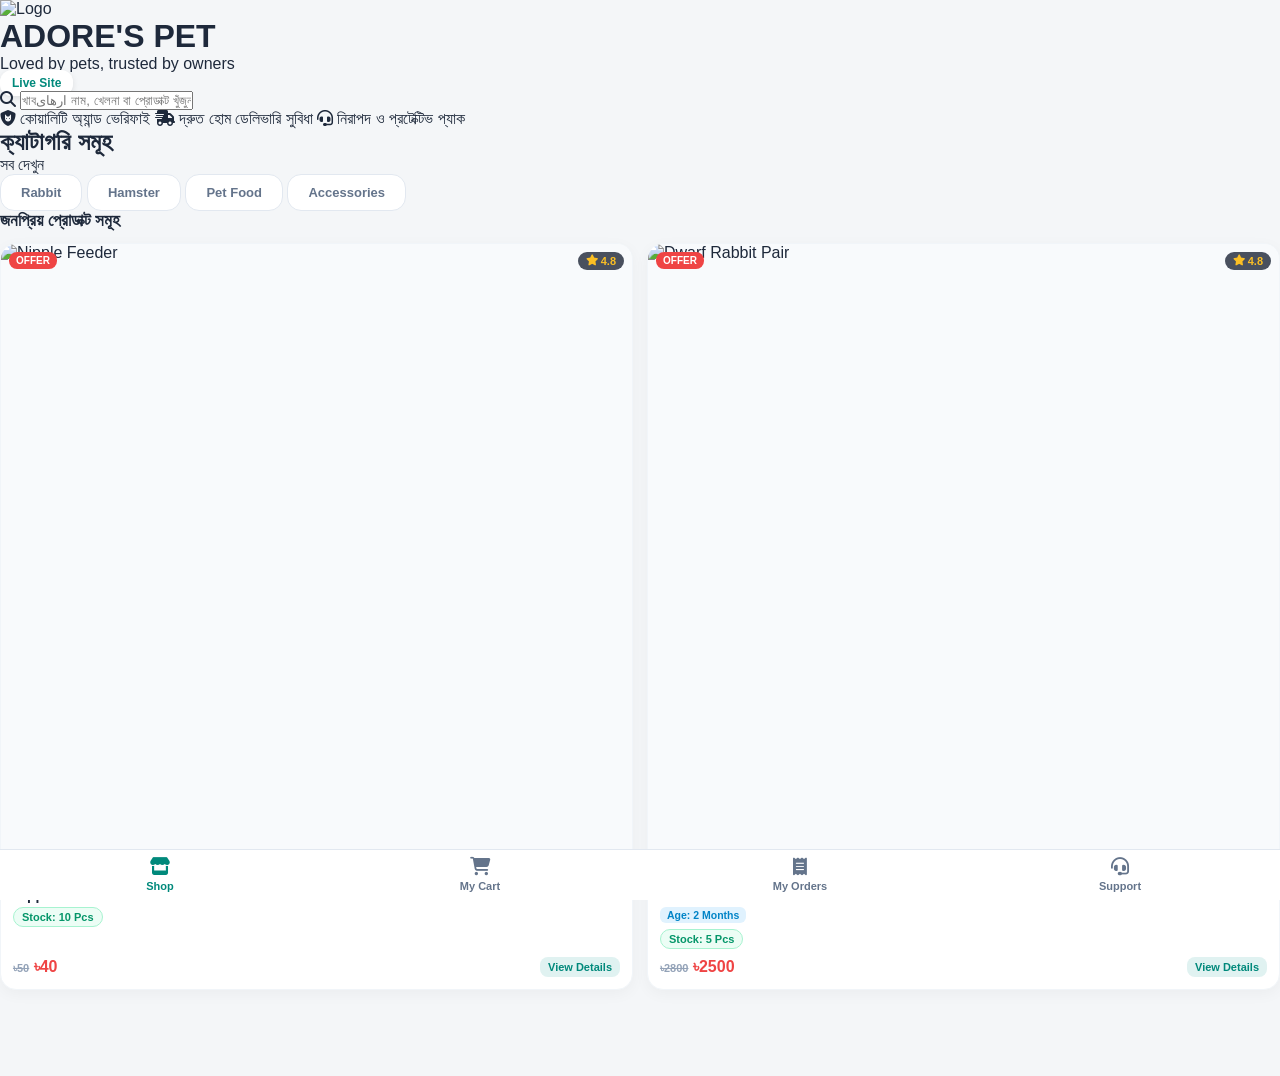
==== commit cb9fbba5: "Update index.html" ====
--- a/index.html
+++ b/index.html
@@ -3,300 +3,329 @@
 <head>
 <meta charset="UTF-8">
 <meta name="viewport" content="width=device-width, initial-scale=1.0">
-<title>ADORE'S PET - Online Shop</title>
+<title>ADORE'S PET - Online Pet Shop</title>
 <link rel="stylesheet" href="shop.css">
 <link rel="stylesheet" href="https://cdnjs.cloudflare.com/ajax/libs/font-awesome/6.4.0/css/all.min.css">
 <script src="https://cdn.jsdelivr.net/npm/@emailjs/browser@4/dist/email.min.js"></script>
 </head>
 <body>
 
-<!-- WELCOME POPUP MODAL (DARAZ STYLE) -->
+<!-- TOP HEADER -->
+<header class="top-header">
+    <div class="brand-box" onclick="handleSecretClick()">
+        <img src="https://i.postimg.cc/CdyZqRY5/file-000000006ecc71f899e85a5cc31b0405.png" alt="Logo">
+        <div>
+            <h1>ADORE'S PET</h1>
+            <p>Loved by pets, trusted by owners</p>
+        </div>
+    </div>
+    <div class="header-actions">
+        <a href="admin.html" style="background:#ffffff; color:#00897b; padding:6px 12px; border-radius:12px; font-size:12px; font-weight:800; text-decoration:none; box-shadow:0 2px 6px rgba(0,0,0,0.1);">Live Site</a>
+    </div>
+</header>
+
+<!-- SEARCH & ANNOUNCEMENT BAR -->
+<div class="search-section">
+    <div class="search-bar">
+        <i class="fa-solid fa-magnifying-glass"></i>
+        <input type="text" id="searchInput" placeholder="খাবارهای নাম, খেলনা বা প্রোডাক্ট খুঁজুন..." oninput="searchProducts()">
+    </div>
+    
+    <!-- ANNOUNCEMENT & YOUTUBE BANNER -->
+    <div id="announcementBannerBox" style="display:none; background:linear-gradient(135deg, #00897b, #004d40); color:white; padding:12px 16px; border-radius:14px; margin-top:10px; align-items:center; justify-content:space-between; box-shadow:0 4px 15px rgba(0,137,123,0.2);">
+        <div id="announcementText" style="font-size:13.5px; font-weight:700; line-height:1.4; width:100%;"></div>
+    </div>
+</div>
+
+<!-- VACATION MODE BANNER -->
+<div id="vacationBoxContainer" style="display:none; padding:40px 20px; text-align:center;">
+    <div style="background:#fff3cd; border:2px dashed #ffecb5; padding:30px; border-radius:20px; max-width:500px; margin:auto;">
+        <i class="fa-solid fa-mug-hot" style="font-size:40px; color:#856404; margin-bottom:15px;"></i>
+        <h2 style="color:#856404; font-size:20px; margin-bottom:10px;">সাময়িক বিরতি / ভ্যাকেশন মোড</h2>
+        <p style="color:#6c757d; font-size:14px; line-height:1.5;">আমাদের শপ বর্তমানে সাময়িকভাবে বন্ধ রয়েছে। খুব শীঘ্রই আমরা নতুন উদ্যমে ফিরে আসছি! জরুরি প্রয়োজনে আমাদের সাথে যোগাযোগ করুন।</p>
+        <button onclick="openSupportModal()" style="margin-top:15px; background:#00897b; color:white; border:none; padding:10px 20px; border-radius:10px; font-weight:bold; cursor:pointer;">সাপোর্ট যোগাযোগ</button>
+    </div>
+</div>
+
+<!-- NORMAL HOME CONTENT -->
+<div id="normalHomeContent">
+    <!-- HERO BANNER -->
+    <div class="hero-banner">
+        <div class="badge-row">
+            <span><i class="fa-solid fa-shield-cat"></i> কোয়ালিটি অ্যান্ড ভেরিফাই</span>
+            <span><i class="fa-solid fa-truck-fast"></i> দ্রুত হোম ডেলিভারি সুবিধা</span>
+            <span><i class="fa-solid fa-headset"></i> নিরাপদ ও প্রটেক্টিভ প্যাক</span>
+        </div>
+    </div>
+
+    <!-- CATEGORIES -->
+    <div class="categories-section">
+        <div class="section-title-row">
+            <h2>ক্যাটাগরি সমূহ</h2>
+            <span onclick="goHome()">সব দেখুন</span>
+        </div>
+        <div class="categories-scroll">
+            <button class="chip-btn" onclick="selectCategory('Rabbit', this)">Rabbit</button>
+            <button class="chip-btn" onclick="selectCategory('Hamster', this)">Hamster</button>
+            <button class="chip-btn" onclick="selectCategory('Pet Food', this)">Pet Food</button>
+            <button class="chip-btn" onclick="selectCategory('Accessories', this)">Accessories</button>
+        </div>
+    </div>
+
+    <!-- PRODUCTS GRID -->
+    <div class="products-section">
+        <h2 id="productsTitle" style="font-size:17px; font-weight:900; color:#1e293b; margin-bottom:12px;">জনপ্রিয় প্রোডাক্ট সমূহ</h2>
+        <div id="productsGrid" class="products-grid"></div>
+    </div>
+</div>
+
+<!-- BOTTOM NAV -->
+<nav class="bottom-nav">
+    <button class="nav-item active" onclick="goHome()">
+        <i class="fa-solid fa-store"></i>
+        <span>Shop</span>
+    </button>
+    <button class="nav-item" onclick="openCartModal()">
+        <i class="fa-solid fa-cart-shopping"></i>
+        <span>My Cart</span>
+        <div id="cartCount" class="cart-badge" style="display:none;">0</div>
+    </button>
+    <button class="nav-item" onclick="openOrdersModal()">
+        <i class="fa-solid fa-receipt"></i>
+        <span>My Orders</span>
+    </button>
+    <button class="nav-item" onclick="openSupportModal()">
+        <i class="fa-solid fa-headset"></i>
+        <span>Support</span>
+    </button>
+</nav>
+
+<!-- WELCOME POPUP MODAL -->
 <div id="welcomePopupModal" class="thankyou-overlay" style="align-items:center; justify-content:center; padding:16px; z-index:35000;">
     <div style="background:transparent; max-width:400px; width:100%; position:relative; text-align:center;">
-        <div id="welcomePopupCardWrapper" style="cursor:pointer; border-radius:20px; overflow:hidden; box-shadow:0 20px 50px rgba(0,0,0,0.4); background:#fff;">
-            <img id="welcomePopupImg" src="" alt="Welcome Banner" style="width:100%; height:auto; display:block; max-height:75vh; object-fit:contain;">
+        <div id="welcomePopupCardWrapper" style="border-radius:20px; overflow:hidden; box-shadow:0 20px 50px rgba(0,0,0,0.4); background:#fff; padding-bottom:12px;">
+            <img id="welcomePopupImg" src="" alt="Welcome Banner" style="width:100%; height:auto; display:block; max-height:65vh; object-fit:contain; cursor:pointer;" onclick="handlePopupImageClick()">
+            <div style="padding:10px 16px 4px;">
+                <button onclick="handlePopupImageClick()" style="width:100%; background:#00897b; color:#fff; border:none; padding:12px; border-radius:12px; font-weight:900; font-size:15px; cursor:pointer; box-shadow:0 4px 12px rgba(0,137,123,0.3);">
+                    🔥 এখনই কিনুন
+                </button>
+            </div>
         </div>
         <button onclick="closeWelcomePopup()" style="position:absolute; top:-15px; right:-15px; background:#ffffff; color:#1e293b; border:2px solid #cbd5e1; width:36px; height:36px; border-radius:50%; font-size:16px; font-weight:bold; cursor:pointer; display:flex; align-items:center; justify-content:center; box-shadow:0 4px 10px rgba(0,0,0,0.2);">✕</button>
     </div>
 </div>
 
-<header class="app-header">
-    <div class="header-inner">
-        <div class="logo-area" onclick="goHome()">
-            <img src="https://i.postimg.cc/TyKwf7KS/20261008-191945.png" alt="Logo" class="brand-logo-img">
-            <div class="logo-text-box">
-                <span class="logo-text">ADORE'S PET</span>
-                <span class="logo-sub">Loved by pets, trusted by owners</span>
-            </div>
-        </div>
-        <span class="live-badge" onclick="handleSecretClick()"><span class="live-dot"></span> Live Site</span>
-    </div>
-    <div class="search-box">
-        <i class="fa-solid fa-magnifying-glass search-icon"></i>
-        <input id="searchInput" type="text" placeholder="খাবারের নাম, খেলনা বা প্রোডাক্ট খুঁজুন..." oninput="searchProducts()">
-    </div>
-</header>
-
-<main class="container">
-    <!-- VACATION MODE BOX -->
-    <div id="vacationBoxContainer" style="display:none; background:white; border-radius:24px; padding:32px 24px; text-align:center; box-shadow:0 10px 30px rgba(0,0,0,0.08); margin-top:20px; border:2px dashed #ef4444;">
-        <div style="width:75px; height:75px; background:#fef2f2; color:#ef4444; border-radius:50%; display:flex; align-items:center; justify-content:center; font-size:32px; margin:0 auto 18px;">
-            <i class="fa-solid fa-mug-hot"></i>
-        </div>
-        <h2 style="font-size:20px; font-weight:900; color:#1e293b; margin-bottom:8px;">সাময়িক বিরতিতে আছি! 🌴</h2>
-        <p style="font-size:13.5px; color:#64748b; line-height:1.6; margin-bottom:24px;">আমরা বর্তমানে কিছুদিনের জন্য বাইরে আছি। খুব শীঘ্রই নতুন স্টক নিয়ে ফিরে আসবো!</p>
-    </div>
-
-    <div id="normalHomeContent">
-        <!-- ADMIN CONTROLLED ANNOUNCEMENT & YOUTUBE NOTICE BANNER -->
-        <div id="announcementBannerBox" style="display:none; background:linear-gradient(135deg, #00897b, #00695c); color:white; padding:12px 16px; border-radius:14px; margin-bottom:16px; box-shadow:0 4px 12px rgba(0,137,123,0.15); align-items:center; gap:12px;">
-            <div style="width:34px; height:34px; background:rgba(255,255,255,0.2); border-radius:50%; display:flex; align-items:center; justify-content:center; flex-shrink:0; font-size:15px; color:#ffd54f;">
-                <i class="fa-solid fa-bullhorn"></i>
-            </div>
-            <div id="announcementText" style="font-size:13.5px; font-weight:700; flex:1; line-height:1.4;"></div>
-        </div>
-
-        <div class="hero-image-banner">
-            <img src="https://i.postimg.cc/JzmwDZBp/file-000000004a4482438eebd37b7fd9db5f.png" alt="Banner">
-        </div>
-
-        <section class="category-section">
-            <div class="category-header-row">
-                <h3>ক্যাটাগরি সমূহ</h3>
-                <span class="show-all" onclick="goHome()">সব দেখুন</span>
-            </div>
-            <div class="category-chips">
-                <button class="chip-btn" onclick="selectCategory('Rabbit',this)">Rabbit</button>
-                <button class="chip-btn" onclick="selectCategory('Hamster',this)">Hamster</button>
-                <button class="chip-btn" onclick="selectCategory('Pet Food',this)">Pet Food</button>
-                <button class="chip-btn" onclick="selectCategory('Accessories',this)">Accessories</button>
-            </div>
-        </section>
-
-        <section class="products-section">
-            <div class="products-header-row">
-                <h3 id="productsTitle">জনপ্রিয় প্রোডাক্ট সমূহ</h3>
-            </div>
-            <div id="productsGrid" class="products-grid"></div>
-        </section>
-    </div>
-</main>
-
-<nav class="bottom-nav">
-    <button class="nav-item active" onclick="goHome()"><i class="fa-solid fa-store"></i><span>Shop</span></button>
-    <button class="nav-item" onclick="openCartModal()">
-        <div class="nav-cart-icon-wrap"><i class="fa-solid fa-cart-shopping"></i><span class="nav-cart-badge" id="cartCount">0</span></div>
-        <span>My Cart</span>
-    </button>
-    <button class="nav-item" onclick="openOrdersModal()"><i class="fa-solid fa-receipt"></i><span>My Orders</span></button>
-    <button class="nav-item" onclick="openSupportModal()"><i class="fa-solid fa-headset" style="color:var(--teal);"></i><span>Support</span></button>
-</nav>
-
-<!-- PRODUCT DETAILS MODAL -->
+<!-- PRODUCT DETAIL MODAL -->
 <div id="productDetailModal" class="thankyou-overlay">
-    <div class="thankyou-card" style="text-align:left;">
-        <div style="width:40px; height:5px; background:#cbd5e1; border-radius:10px; margin:0 auto 12px;"></div>
+    <div class="thankyou-card" style="text-align:left; max-width:450px;">
         <div style="display:flex; justify-content:space-between; align-items:center; margin-bottom:12px;">
-            <h2 id="modalProdName" style="font-size:17px; color:var(--teal); font-weight:900;">Product Name</h2>
-            <button onclick="closeProductModal()" style="background:#e2e8f0; border:none; width:30px; height:30px; border-radius:50%; cursor:pointer; font-weight:bold;">✕</button>
-        </div>
-        <div style="width:100%; aspect-ratio:1/1; background:#ffffff; border-radius:16px; overflow:hidden; margin-bottom:12px; display:flex; align-items:center; justify-content:center; border:1px solid #e2e8f0;">
-            <img id="modalMainImg" src="" style="width:100%; height:100%; object-fit:contain;" alt="">
-        </div>
-        <div id="modalThumbnails" style="display:none; gap:8px; margin-bottom:12px; overflow-x:auto; padding-bottom:4px;"></div>
-        <div style="display:flex; justify-content:space-between; align-items:center; margin-bottom:14px; background:#f8fafc; padding:10px 12px; border-radius:12px; border:1px solid #e2e8f0;">
+            <h2 id="modalProdName" style="font-size:18px; color:#00897b; font-weight:900;"></h2>
+            <button onclick="closeProductModal()" style="background:#e2e8f0; border:none; width:30px; height:30px; border-radius:50%; cursor:pointer;">✕</button>
+        </div>
+        
+        <div style="position:relative; text-align:center; margin-bottom:12px; background:#f8fafc; border-radius:14px; overflow:hidden; border:1px solid #e2e8f0;">
+            <img id="modalMainImg" src="" alt="" style="width:100%; height:220px; object-fit:contain; background:#f8fafc;">
+            <div id="modalThumbnails" style="display:flex; gap:8px; justify-content:center; padding:8px; background:#fff; border-top:1px solid #e2e8f0; overflow-x:auto;"></div>
+        </div>
+
+        <div style="display:flex; justify-content:space-between; align-items:center; margin-bottom:10px;">
             <div id="modalPriceContainer"></div>
-            <div style="display:flex; flex-direction:column; align-items:flex-end; gap:4px;">
-                <span id="modalProdStock" class="stock-pill-badge stock-in">In Stock: 0 Pcs</span>
-                <span id="modalProdAge" class="age-pill-badge" style="display:none;"></span>
-            </div>
-        </div>
-        <button id="modalAddCartBtn" onclick="addModalProductToCart()" class="thankyou-btn" style="margin-bottom:12px; font-size:16px;"><i class="fa-solid fa-cart-plus"></i> কার্টে যোগ করুন</button>
+            <div style="display:flex; gap:6px;">
+                <span id="modalProdStock" class="stock-pill-badge">Stock</span>
+                <span id="modalProdAge" class="age-pill-badge" style="display:none;">Age</span>
+            </div>
+        </div>
+
+        <p id="modalProdDetails" style="font-size:13px; color:#64748b; line-height:1.5; margin-bottom:15px; max-height:120px; overflow-y:auto;"></p>
+
+        <div id="modalVideoLinkContainer" style="display:none; margin-bottom:15px;">
+            <a id="modalVideoAnchor" href="#" target="_blank" style="display:block; background:#fee2e2; color:#dc2626; text-align:center; padding:10px; border-radius:10px; font-weight:800; font-size:13px; text-decoration:none;">
+                <i class="fa-solid fa-circle-play"></i> Watch Product Video on YouTube
+            </a>
+        </div>
+
+        <button onclick="addModalProductToCart()" class="admin-submit-btn" style="background:#00897b;"><i class="fa-solid fa-cart-shopping"></i> Add To Cart</button>
+    </div>
+</div>
+
+<!-- EXACT MATCHED CART & CHECKOUT MODAL (STEP 1/3) -->
+<div id="cartStepModal" class="thankyou-overlay">
+    <div class="thankyou-card" style="text-align:left; max-width:480px; max-height:90vh; overflow-y:auto; padding:20px;">
+        <div style="display:flex; justify-content:space-between; align-items:center; margin-bottom:15px; border-bottom:1px solid #e2e8f0; padding-bottom:10px;">
+            <h2 style="font-size:16px; color:#00897b; font-weight:900;"><i class="fa-solid fa-cart-shopping"></i> My Cart (Step 1/3)</h2>
+            <button onclick="closeCartModal()" style="background:#f1f5f9; border:none; width:32px; height:32px; border-radius:50%; cursor:pointer; font-weight:bold; color:#475569;">✕</button>
+        </div>
         
-        <div id="modalVideoLinkContainer" style="display:none; margin-bottom:14px;">
-            <a id="modalVideoAnchor" href="" target="_blank" style="display:flex; align-items:center; justify-content:center; gap:8px; background:#fee2e2; color:#dc2626; border:1.5px dashed #f87171; padding:11px; border-radius:12px; font-weight:800; font-size:14px; text-decoration:none;">
-                <i class="fa-solid fa-circle-play" style="font-size:18px;"></i> পণ্যটির ভিডিও দেখুন
-            </a>
-        </div>
-
-        <div style="border-top:1px dashed #cbd5e1; padding-top:12px;">
-            <div style="font-size:13px; font-weight:800; color:var(--teal); margin-bottom:6px;"><i class="fa-solid fa-circle-info"></i> পণ্য সম্পর্কে বিস্তারিত</div>
-            <div id="modalProdDetails" style="font-size:13px; color:#334155; line-height:1.6; background:#f8fafc; padding:12px; border-radius:12px; border:1px solid #e2e8f0; white-space:pre-line;"></div>
-        </div>
-    </div>
-</div>
-
-<!-- STEP 1: CART MODAL -->
-<div id="cartStepModal" class="thankyou-overlay">
-    <div class="thankyou-card" style="text-align:left;">
-        <div style="display:flex; justify-content:space-between; align-items:center; margin-bottom:15px; border-bottom:1px dashed #cbd5e1; padding-bottom:10px;">
-            <h2 style="font-size:18px; color:var(--teal); font-weight:900;"><i class="fa-solid fa-cart-shopping"></i> My Cart (Step 1/3)</h2>
-            <button onclick="closeCartModal()" style="background:#e2e8f0; border:none; width:30px; height:30px; border-radius:50%; cursor:pointer;">✕</button>
-        </div>
-        <div id="cartItemsContainer" style="max-height:280px; overflow-y:auto; margin-bottom:15px;"></div>
-        <div style="background:#f8fafc; padding:12px; border-radius:12px; margin-bottom:15px; border:1px solid #e2e8f0;">
-            <div style="display:flex; justify-content:space-between; font-weight:800; font-size:16px; color:var(--text-dark);">
-                <span>মোট পন্যের দাম:</span>
-                <span style="color:var(--teal);">৳<span id="cartSubtotalText">0</span></span>
-            </div>
-        </div>
-        <button onclick="goToCheckoutStep()" class="thankyou-btn" style="font-size:16px;"><i class="fa-solid fa-arrow-right"></i> Checkout (ডেলিভারি তথ্য দিন)</button>
-    </div>
-</div>
-
-<!-- STEP 2: CHECKOUT MODAL (BOX BY BOX CLEAN UI) -->
-<div id="checkoutStepModal" class="thankyou-overlay">
-    <div class="thankyou-card" style="text-align:left; background:#f8fafc;">
-        <div style="display:flex; justify-content:space-between; align-items:center; margin-bottom:15px; background:#fff; padding:14px 16px; border-radius:14px; box-shadow:0 2px 5px rgba(0,0,0,0.03);">
-            <h2 style="font-size:16px; color:var(--teal); font-weight:900;"><i class="fa-solid fa-truck-fast"></i> Checkout Details (Step 2/3)</h2>
-            <button onclick="closeCheckoutModal()" style="background:#f1f5f9; border:none; width:30px; height:30px; border-radius:50%; cursor:pointer; color:#64748b; font-weight:bold;">✕</button>
-        </div>
-
-        <div style="max-height:72vh; overflow-y:auto; padding-right:2px;">
-            
-            <div class="checkout-section-box">
-                <div class="checkout-box-title"><i class="fa-solid fa-user"></i> ১. ব্যক্তিগত তথ্য</div>
-                <label class="form-label">আপনার নাম *</label>
-                <input id="checkoutName" type="text" placeholder="সম্পূর্ণ নাম লিখুন" class="form-input">
-
-                <label class="form-label">মোবাইল নাম্বার *</label>
-                <input id="checkoutPhone" type="tel" placeholder="০1XXXXXXXXX" class="form-input" style="margin-bottom:0;">
-            </div>
-
-            <div class="checkout-section-box">
-                <div class="checkout-box-title"><i class="fa-solid fa-location-dot"></i> ২. ডেলিভারি ঠিকানা</div>
-                <div style="display:flex; gap:10px;">
-                    <div style="flex:1;">
-                        <label class="form-label">জেলা নির্বাচন করুন *</label>
-                        <select id="checkoutDistrict" class="form-input" onchange="onDistrictChange()">
-                            <option value="">জেলা বাছুন</option>
-                        </select>
-                    </div>
-                    <div style="flex:1;">
-                        <label class="form-label">থানা / এলাকা *</label>
-                        <select id="checkoutThana" class="form-input" onchange="calculateDeliveryCharge()">
-                            <option value="">আগে জেলা বাছুন</option>
-                        </select>
-                    </div>
-                </div>
-
-                <label class="form-label">সম্পূর্ণ ঠিকানা (বাসা/রোড/পাড়া) *</label>
-                <textarea id="checkoutAddress" placeholder="যেমন: হাউজ ১০, রোড ৫, ব্লক বি..." class="form-input" style="height:65px; min-height:65px; margin-bottom:0;"></textarea>
-            </div>
-
-            <div class="checkout-section-box" style="background:#ffffff;">
-                <div class="checkout-box-title" style="color:#0f172a;"><i class="fa-solid fa-receipt"></i> ৩. বিলের বিবরণ</div>
-                <div style="display:flex; justify-content:space-between; font-size:13.5px; margin-bottom:6px;">
-                    <span style="color:#64748b;">সাবটোটাল:</span><strong style="color:#1e293b;">৳<span id="checkoutSubtotal">0</span></strong>
-                </div>
-                <div style="display:flex; justify-content:space-between; font-size:13.5px; margin-bottom:8px;">
-                    <span style="color:#64748b;">ডেলিভারি চার্জ:</span><strong style="color:#0284c7;">৳<span id="checkoutDeliveryCharge">0</span></strong>
-                </div>
-                <div style="display:flex; justify-content:space-between; font-size:16px; font-weight:900; color:var(--teal); border-top:1px dashed #cbd5e1; padding-top:8px; margin-top:4px;">
-                    <span>সর্বমোট পরিশোধ:</span><strong>৳<span id="checkoutGrandTotal">0</span></strong>
-                </div>
-            </div>
-
-            <div id="advanceNoticeBox" class="checkout-section-box" style="background:#fff7ed; border-color:#fed7aa;">
-                <div style="font-weight:800; font-size:13.5px; color:#c2410c; margin-bottom:6px; display:flex; align-items:center; gap:6px;">
-                    <i class="fa-solid fa-shield-halved"></i> <span id="paymentNoticeTitle">পেমেন্ট নির্দেশনা</span>
-                </div>
-                <p id="paymentNoticeDesc" style="font-size:12.5px; color:#475569; line-height:1.5; margin-bottom:10px;">
-                    দয়া করে আপনার জেলা নির্বাচন করুন, এরপর ডেলিভারি চার্জ হিসাব করা হবে।
-                </p>
-                <div style="background:#ffffff; padding:9px 12px; border-radius:10px; border:1px solid #ffedd5; font-size:12.5px; font-weight:800; color:#1e293b; margin-bottom:12px; display:flex; justify-content:space-between; align-items:center;">
-                    <span>bKash / Nagad (Personal):</span>
-                    <span style="color:var(--teal); font-size:14px;">01681578599</span>
-                </div>
-
-                <label class="form-label" id="trxIdLabel" style="color:#9a3412;">ট্রানজেকশন আইডি (TrxID) / বিকাশ নাম্বার</label>
-                <input id="checkoutTrxId" type="text" placeholder="যেমন: 9J87KXX12 (অপশনাল)" class="form-input" style="margin-bottom:0; background:#fff; border-color:#fdba74;">
-            </div>
-
-            <button onclick="confirmOrderSubmit()" class="thankyou-btn" style="font-size:16px; margin-top:8px; box-shadow:0 4px 15px rgba(0,137,123,0.3);">
-                <i class="fa-solid fa-circle-check"></i> অর্ডার কনফার্ম করুন
-            </button>
-        </div>
-    </div>
-</div>
-
-<!-- STEP 3: APP STYLE SUCCESS POPUP -->
-<div id="thankyouModal" class="thankyou-overlay app-success-overlay">
-    <div class="thankyou-card app-success-card">
-        <div class="app-success-icon-box">
-            <i class="fa-solid fa-check"></i>
-        </div>
-        <h2 style="font-size:20px; font-weight:900; color:#1e293b; margin-bottom:6px;">Order Successfully Placed!</h2>
-        <p id="successPopupText" style="font-size:13.5px; color:#64748b; line-height:1.5; margin-bottom:20px;">
-            আপনার অর্ডারটি সফলভাবে সম্পন্ন হয়েছে! 🎉
-        </p>
-        <button onclick="trackMyOrderFromSuccess()" class="thankyou-btn" style="margin-bottom:10px;"><i class="fa-solid fa-box"></i> Track My Order</button>
-        <button onclick="closeThankYouModal(); goHome();" class="thankyou-btn" style="background:#e2e8f0; color:#334155;">Go Back / হোম পেজ</button>
+        <div id="cartItemsContainer" style="max-height:45vh; overflow-y:auto; padding-right:4px; margin-bottom:15px;"></div>
+
+        <!-- TOTAL PRICE SUMMARY BOX -->
+        <div style="background:#f8fafc; border:1px solid #cbd5e1; border-radius:12px; padding:12px; margin-bottom:15px; font-size:14px; color:#334155;">
+            <div style="display:flex; justify-content:space-between; align-items:center;">
+                <span style="font-weight:900; color:#1e293b;">মোট পণ্যের দাম:</span>
+                <span style="font-size:16px; font-weight:900; color:#00897b;">৳<span id="cartSubtotalText">0</span></span>
+            </div>
+        </div>
+
+        <button onclick="openCheckoutModal()" class="admin-submit-btn" style="background:#00897b; padding:14px; font-size:15px;"><i class="fa-solid fa-arrow-right"></i> Checkout (ডেলিভারি তথ্য দিন)</button>
+    </div>
+</div>
+
+<!-- CHECKOUT DETAILS MODAL -->
+<div id="checkoutFormModal" class="thankyou-overlay">
+    <div class="thankyou-card" style="text-align:left; max-width:480px; max-height:90vh; overflow-y:auto; padding:20px;">
+        <div style="display:flex; justify-content:space-between; align-items:center; margin-bottom:15px; border-bottom:1px solid #e2e8f0; padding-bottom:10px;">
+            <h2 style="font-size:16px; color:#00897b; font-weight:900;"><i class="fa-solid fa-truck-fast"></i> Checkout (অর্ডার কনফার্ম করুন)</h2>
+            <button onclick="closeCheckoutModal()" style="background:#f1f5f9; border:none; width:32px; height:32px; border-radius:50%; cursor:pointer; font-weight:bold; color:#475569;">✕</button>
+        </div>
+        
+        <label style="font-size:12.5px; font-weight:700; color:#334155; display:block; margin-bottom:4px;">আপনার নাম (Full Name) *</label>
+        <input id="checkoutName" placeholder="যেমন: মো: রাশেদ" class="form-input" style="margin-bottom:12px;">
+
+        <label style="font-size:12.5px; font-weight:700; color:#334155; display:block; margin-bottom:4px;">মোবাইল নম্বর (Phone Number) *</label>
+        <input id="checkoutPhone" type="tel" placeholder="যেমন: 017xxxxxxxx" class="form-input" style="margin-bottom:12px;">
+
+        <label style="font-size:12.5px; font-weight:700; color:#334155; display:block; margin-bottom:4px;">সম্পূর্ণ ঠিকানা (রোড, বাসা নং) *</label>
+        <textarea id="checkoutAddress" placeholder="বাসা নম্বর ও রোড নম্বর লিখুন..." class="form-input" style="height:55px; margin-bottom:12px;"></textarea>
+
+        <div style="display:flex; gap:10px; margin-bottom:12px;">
+            <div style="flex:1;">
+                <label style="font-size:12.5px; font-weight:700; color:#334155; display:block; margin-bottom:4px;">জেলা নির্বাচন করুন *</label>
+                <select id="checkoutDistrictSelect" onchange="onDistrictChange()" class="form-input" style="margin-bottom:0;">
+                    <option value="">-- জেলা বেছে নিন --</option>
+                </select>
+            </div>
+            <div style="flex:1;">
+                <label style="font-size:12.5px; font-weight:700; color:#334155; display:block; margin-bottom:4px;">এলাকা / থানা *</label>
+                <select id="checkoutAreaSelect" onchange="updateDeliveryCharge()" class="form-input" style="margin-bottom:0;">
+                    <option value="">-- আগে জেলা বেছে নিন --</option>
+                </select>
+            </div>
+        </div>
+
+        <div style="background:#e0f2f1; padding:12px; border-radius:12px; border:1px dashed #00897b; margin-bottom:14px; text-align:center;">
+            <div style="font-size:12.5px; font-weight:800; color:#004d40; margin-bottom:4px;">
+                <i class="fa-solid fa-wallet"></i> bKash / Nagad Personal Number:
+            </div>
+            <div style="font-size:17px; font-weight:900; color:#00897b; letter-spacing:0.5px; margin-bottom:4px;">01681578599</div>
+            <div style="font-size:11px; color:#00695c; font-weight:700;">(খরগোশ/হ্যামস্টারের ক্ষেত্রে ৫০% অ্যাডভান্স সেন্ড মানি করুন)</div>
+        </div>
+
+        <label style="font-size:12.5px; font-weight:700; color:#334155; display:block; margin-bottom:4px;">বিকাশ/নগদ ট্রানজেকশন আইডি (TrxID)</label>
+        <input id="checkoutTrxId" placeholder="যেমন: 9J87H6G5F4" class="form-input" style="margin-bottom:14px;">
+
+        <!-- BILL SUMMARY BOX -->
+        <div style="background:#f8fafc; border:1px solid #cbd5e1; border-radius:12px; padding:12px; margin-bottom:15px; font-size:13px; color:#334155;">
+            <div style="display:flex; justify-content:space-between; margin-bottom:6px;">
+                <span>পণ্যের মূল্য:</span>
+                <span style="font-weight:700;">৳<span id="summarySubtotal">0</span></span>
+            </div>
+            <div style="display:flex; justify-content:space-between; margin-bottom:8px; border-bottom:1px dashed #cbd5e1; padding-bottom:6px;">
+                <span>ডেলিভারি চার্জ:</span>
+                <span style="font-weight:700;">৳<span id="summaryDelivery">100</span></span>
+            </div>
+            <div style="display:flex; justify-content:space-between; font-size:15px; font-weight:900; color:#00897b;">
+                <span>সর্বমোট প্রদেয়:</span>
+                <span>৳<span id="summaryTotal">0</span></span>
+            </div>
+        </div>
+
+        <button onclick="submitOrder()" class="admin-submit-btn" style="background:#00897b; padding:14px; font-size:15px;"><i class="fa-solid fa-circle-check"></i> অর্ডার কনফার্ম করুন</button>
+    </div>
+</div>
+
+<!-- ORDER SUCCESS & VOUCHER MODALS -->
+<div id="thankyouModal" class="thankyou-overlay">
+    <div class="thankyou-card" style="text-align:center;">
+        <div style="width:65px; height:65px; background:#e6f4ea; color:#10b981; border-radius:50%; display:flex; align-items:center; justify-content:center; font-size:30px; margin:0 auto 15px;">
+            <i class="fa-solid fa-circle-check"></i>
+        </div>
+        <h2 style="font-size:19px; color:#1e293b; margin-bottom:8px;">অর্ডার সফল হয়েছে!</h2>
+        <p id="successPopupText" style="font-size:13.5px; color:#64748b; line-height:1.5; margin-bottom:20px;"></p>
+        <div style="display:flex; gap:10px;">
+            <button onclick="trackMyOrderFromSuccess()" class="admin-submit-btn" style="margin:0; flex:1; background:#00897b;">অর্ডার ট্র্যাক করুন</button>
+            <button onclick="closeThankYouModal()" class="admin-submit-btn" style="margin:0; flex:1; background:#64748b;">হোমে যান</button>
+        </div>
+    </div>
+</div>
+
+<!-- MY ORDERS MODAL -->
+<div id="ordersModal" class="thankyou-overlay">
+    <div class="thankyou-card" style="text-align:left; max-width:480px;">
+        <div style="display:flex; justify-content:space-between; align-items:center; margin-bottom:12px; border-bottom:1px dashed #cbd5e1; padding-bottom:10px;">
+            <h2 style="font-size:17px; color:#00897b; font-weight:900;">আমার অর্ডারসমূহ</h2>
+            <button onclick="closeOrdersModal()" style="background:#e2e8f0; border:none; width:30px; height:30px; border-radius:50%; cursor:pointer;">✕</button>
+        </div>
+        <div id="userOrdersList" style="max-height:55vh; overflow-y:auto; padding-right:4px;"></div>
+        <button onclick="closeOrdersModal()" class="admin-submit-btn" style="margin-top:15px; background:#64748b;">বন্ধ করুন</button>
+    </div>
+</div>
+
+<!-- ORDER VOUCHER MODAL -->
+<div id="voucherModal" class="thankyou-overlay">
+    <div class="thankyou-card" style="text-align:left; max-width:450px;">
+        <div style="display:flex; justify-content:space-between; align-items:center; margin-bottom:10px; border-bottom:1px dashed #cbd5e1; padding-bottom:8px;">
+            <h2 style="font-size:16px; color:#00897b; font-weight:900;">ADORE'S PET - Invoice Voucher</h2>
+            <button onclick="closeVoucherModal()" style="background:#e2e8f0; border:none; width:28px; height:28px; border-radius:50%; cursor:pointer;">✕</button>
+        </div>
+        <div id="voucherCustomerInfo" style="font-size:12px; color:#334155; line-height:1.4; margin-bottom:10px; background:#f8fafc; padding:10px; border-radius:8px;"></div>
+        <table style="width:100%; font-size:12px; border-collapse:collapse; margin-bottom:10px;">
+            <thead>
+                <tr style="background:#00897b; color:#fff;">
+                    <th style="padding:6px; text-align:left;">Item</th>
+                    <th style="padding:6px; text-align:center;">Qty</th>
+                    <th style="padding:6px; text-align:right;">Price</th>
+                </tr>
+            </thead>
+            <tbody id="voucherTableBody"></tbody>
+        </table>
+        <div id="voucherTotalsBox" style="text-align:right; font-size:12.5px; line-height:1.4; background:#f1f5f9; padding:8px; border-radius:8px; margin-bottom:12px;"></div>
+        <button onclick="closeVoucherModal()" class="admin-submit-btn" style="background:#64748b;">বন্ধ করুন</button>
     </div>
 </div>
 
 <!-- SUPPORT MODAL -->
 <div id="supportModal" class="thankyou-overlay">
-    <div class="thankyou-card">
-        <div class="thankyou-icon" style="background:#e0f2f1; color:var(--teal);"><i class="fa-solid fa-headset"></i></div>
-        <h2 style="font-size:18px; color:var(--text-dark); margin-bottom:6px;">Help & Support</h2>
-        <a href="https://wa.me/message/NTZHEUXXC6DTN1" target="_blank" class="support-link-card wa-card"><i class="fa-brands fa-whatsapp"></i> WhatsApp Support</a>
-        <a href="https://www.facebook.com/share/1dPRm7hNg7/" target="_blank" class="support-link-card fb-card"><i class="fa-brands fa-facebook-f"></i> Facebook Page</a>
-        <button onclick="closeSupportModal()" class="thankyou-btn" style="background:#64748b; margin-top:10px;">বন্ধ করুন</button>
-    </div>
-</div>
-
-<!-- USER ORDERS MODAL -->
-<div id="ordersModal" class="thankyou-overlay">
-    <div class="thankyou-card" style="text-align:left;">
-        <h2 style="font-size:18px; margin-bottom:15px; color:var(--teal); text-align:center;">আমার অর্ডার সমূহ</h2>
-        <div id="userOrdersList"></div>
-        <button onclick="closeOrdersModal()" class="thankyou-btn" style="margin-top:15px; background:#64748b;">বন্ধ করুন</button>
-    </div>
-</div>
-
-<!-- VOUCHER MODAL -->
-<div id="voucherModal" class="voucher-modal">
-    <div class="voucher-box" id="printableVoucherBox">
-        <div class="voucher-header">
-            <div class="voucher-title">ADORE'S PET</div>
-            <div class="voucher-subtitle">Official Order Cash Memo</div>
-        </div>
-        <div class="voucher-info-grid" id="voucherCustomerInfo"></div>
-        <table class="voucher-table">
-            <thead><tr><th>পণ্য</th><th>পরিমাণ</th><th>মূল্য</th></tr></thead>
-            <tbody id="voucherTableBody"></tbody>
-        </table>
-        <div class="voucher-totals" id="voucherTotalsBox"></div>
-        <div class="voucher-actions no-print">
-            <button onclick="window.print()" class="thankyou-btn" style="margin:0; background:var(--teal);"><i class="fa-solid fa-print"></i> প্রিন্ট ভাউচার</button>
-            <button onclick="closeVoucherModal()" class="thankyou-btn" style="margin:0; background:#64748b;">বন্ধ করুন</button>
-        </div>
-    </div>
-</div>
-
-<!-- CUSTOM ALERT MODAL -->
-<div id="customAlertModal" class="thankyou-overlay">
-    <div class="thankyou-card" style="max-width:380px; margin:auto;">
-        <div class="thankyou-icon" style="background:#fef3c7; color:#d97706;"><i class="fa-solid fa-triangle-exclamation"></i></div>
-        <h2>সতর্কতা</h2>
-        <p id="customAlertMessage">একটি ত্রুটি ঘটেছে।</p>
-        <button onclick="closeCustomAlert()" class="thankyou-btn" style="margin-top:15px;">ঠিক আছে</button>
+    <div class="thankyou-card" style="text-align:center; max-width:400px; padding:24px;">
+        <div style="width:60px; height:60px; background:linear-gradient(135deg, #e0f2f1, #b2dfdb); color:#00897b; border-radius:50%; display:flex; align-items:center; justify-content:center; font-size:26px; margin:0 auto 14px; box-shadow:0 4px 12px rgba(0,137,123,0.2);">
+            <i class="fa-solid fa-headset"></i>
+        </div>
+        <h2 style="font-size:18px; color:#1e293b; font-weight:900; margin-bottom:6px;">কাস্টমার সাপোর্ট ও হেল্পলাইন</h2>
+        <p style="font-size:13px; color:#64748b; line-height:1.5; margin-bottom:20px;">যেকোনো প্রয়োজনে সরাসরি আমাদের সাথে যোগাযোগ করুন:</p>
+        
+        <div style="display:flex; flex-direction:column; gap:10px; margin-bottom:20px;">
+            <a href="https://wa.me/8801681578599" target="_blank" style="display:flex; align-items:center; justify-content:center; gap:10px; background:#25d366; color:#fff; text-decoration:none; padding:12px; border-radius:12px; font-weight:800; font-size:14px; box-shadow:0 4px 12px rgba(37,211,102,0.3);">
+                <i class="fa-brands fa-whatsapp" style="font-size:18px;"></i> WhatsApp চ্যাট করুন (01681578599)
+            </a>
+            <a href="https://facebook.com" target="_blank" style="display:flex; align-items:center; justify-content:center; gap:10px; background:#1877f2; color:#fff; text-decoration:none; padding:12px; border-radius:12px; font-weight:800; font-size:14px; box-shadow:0 4px 12px rgba(24,119,242,0.3);">
+                <i class="fa-brands fa-facebook" style="font-size:18px;"></i> অফিসিয়াল ফেসবুক পেজ
+            </a>
+        </div>
+
+        <button onclick="closeSupportModal()" class="admin-submit-btn" style="background:#64748b; margin-top:0;">বন্ধ করুন</button>
     </div>
 </div>
 
 <!-- ADMIN LOGIN MODAL -->
 <div id="adminLoginModal" class="thankyou-overlay">
-    <div class="thankyou-card" style="max-width:380px; margin:auto;">
-        <div style="display:flex; justify-content:space-between; align-items:center; margin-bottom:15px;">
-            <h2 style="font-size:18px; color:var(--teal);">Admin Login</h2>
-            <button onclick="closeAdminLoginModal()" style="background:#e2e8f0; border:none; width:30px; height:30px; border-radius:50%; cursor:pointer;">✕</button>
-        </div>
-        <input id="modalAdminPassword" type="password" placeholder="Enter Password" class="form-input">
-        <div style="text-align: right; margin-bottom: 15px;">
-            <span onclick="forgotPassword()" style="font-size: 12px; color: var(--teal); cursor: pointer; font-weight: 700;">পাসওয়ার্ড ভুলে গেছেন?</span>
-        </div>
-        <button onclick="submitAdminLogin()" class="thankyou-btn">Login</button>
+    <div class="thankyou-card" style="text-align:center; max-width:360px;">
+        <h2 style="font-size:18px; color:#00897b; margin-bottom:12px;">অ্যাডমিন লগইন</h2>
+        <input id="modalAdminPassword" type="password" placeholder="পাসওয়ার্ড দিন" class="form-input" style="text-align:center;">
+        <div style="display:flex; gap:8px; margin-top:10px;">
+            <button onclick="submitAdminLogin()" class="admin-submit-btn" style="margin:0; flex:1; background:#00897b;">লগইন</button>
+            <button onclick="closeAdminLoginModal()" class="admin-submit-btn" style="margin:0; flex:1; background:#64748b;">বাতিল</button>
+        </div>
+    </div>
+</div>
+
+<!-- CUSTOM PRETTY ALERT MODAL -->
+<div id="customAlertModal" class="thankyou-overlay">
+    <div class="thankyou-card" style="text-align:center; max-width:400px; margin:auto;">
+        <div class="thankyou-icon" style="width:60px; height:60px; background:#e6f4ea; color:#10b981; border-radius:50%; display:flex; align-items:center; justify-content:center; font-size:26px; margin:0 auto 15px;">
+            <i class="fa-solid fa-circle-check"></i>
+        </div>
+        <h2 style="font-size:18px; color:#1e293b; margin-bottom:8px;">সফল!</h2>
+        <p id="customAlertMessage" style="font-size:13.5px; color:#64748b; line-height:1.5; margin-bottom:20px;"></p>
+        <button onclick="closeCustomAlert()" class="admin-submit-btn">ঠিক আছে</button>
     </div>
 </div>
 
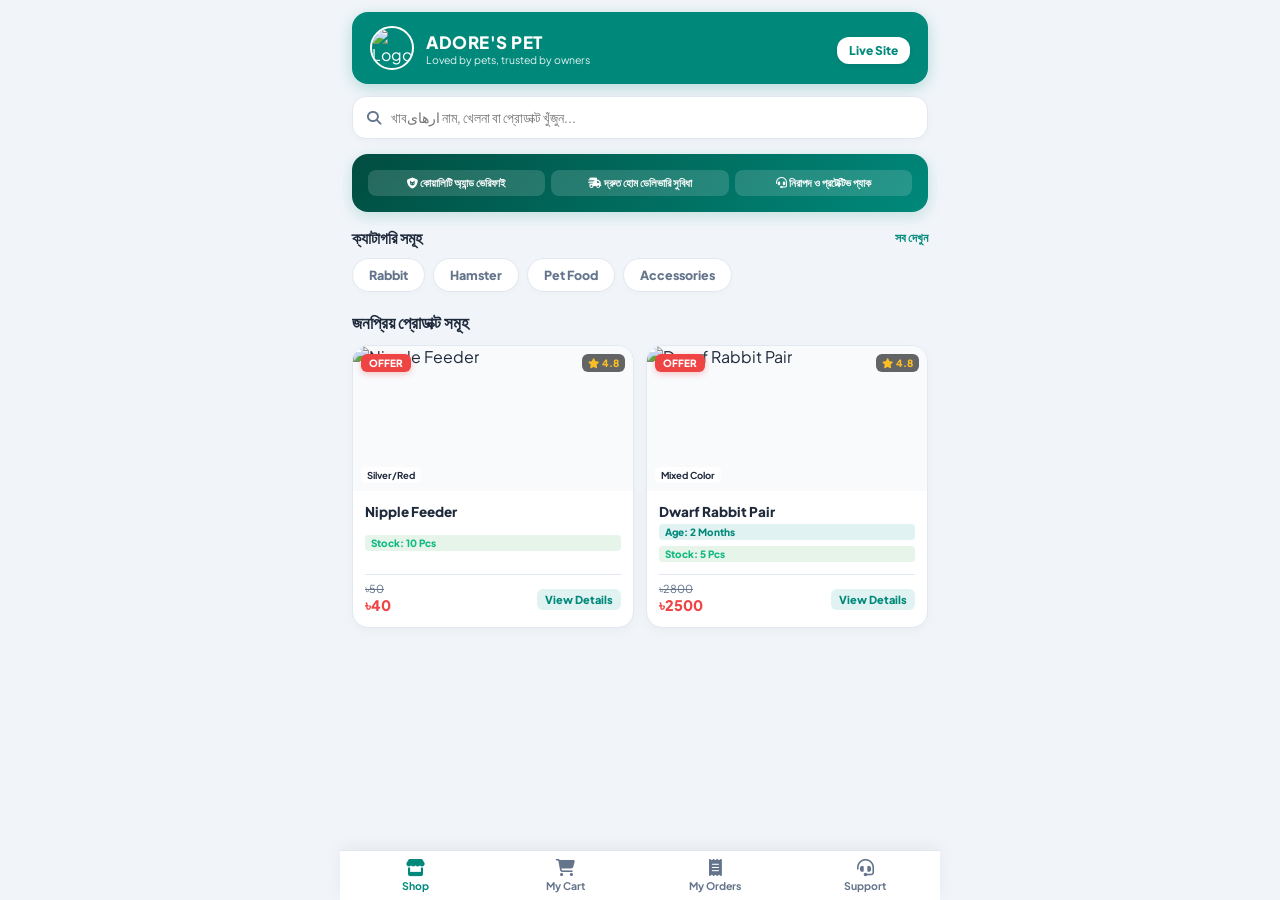
==== commit b0a81f38: "Update index.html" ====
--- a/index.html
+++ b/index.html
@@ -148,7 +148,7 @@
     </div>
 </div>
 
-<!-- EXACT MATCHED CART & CHECKOUT MODAL (STEP 1/3) -->
+<!-- CART & CHECKOUT MODAL (STEP 1/3) -->
 <div id="cartStepModal" class="thankyou-overlay">
     <div class="thankyou-card" style="text-align:left; max-width:480px; max-height:90vh; overflow-y:auto; padding:20px;">
         <div style="display:flex; justify-content:space-between; align-items:center; margin-bottom:15px; border-bottom:1px solid #e2e8f0; padding-bottom:10px;">
@@ -158,7 +158,6 @@
         
         <div id="cartItemsContainer" style="max-height:45vh; overflow-y:auto; padding-right:4px; margin-bottom:15px;"></div>
 
-        <!-- TOTAL PRICE SUMMARY BOX -->
         <div style="background:#f8fafc; border:1px solid #cbd5e1; border-radius:12px; padding:12px; margin-bottom:15px; font-size:14px; color:#334155;">
             <div style="display:flex; justify-content:space-between; align-items:center;">
                 <span style="font-weight:900; color:#1e293b;">মোট পণ্যের দাম:</span>
@@ -170,11 +169,11 @@
     </div>
 </div>
 
-<!-- CHECKOUT DETAILS MODAL -->
+<!-- CHECKOUT DETAILS MODAL (STEP 2/3) -->
 <div id="checkoutFormModal" class="thankyou-overlay">
     <div class="thankyou-card" style="text-align:left; max-width:480px; max-height:90vh; overflow-y:auto; padding:20px;">
         <div style="display:flex; justify-content:space-between; align-items:center; margin-bottom:15px; border-bottom:1px solid #e2e8f0; padding-bottom:10px;">
-            <h2 style="font-size:16px; color:#00897b; font-weight:900;"><i class="fa-solid fa-truck-fast"></i> Checkout (অর্ডার কনফার্ম করুন)</h2>
+            <h2 style="font-size:16px; color:#00897b; font-weight:900;"><i class="fa-solid fa-truck-fast"></i> Checkout (ডেলিভারি তথ্য দিন)</h2>
             <button onclick="closeCheckoutModal()" style="background:#f1f5f9; border:none; width:32px; height:32px; border-radius:50%; cursor:pointer; font-weight:bold; color:#475569;">✕</button>
         </div>
         
@@ -213,7 +212,6 @@
         <label style="font-size:12.5px; font-weight:700; color:#334155; display:block; margin-bottom:4px;">বিকাশ/নগদ ট্রানজেকশন আইডি (TrxID)</label>
         <input id="checkoutTrxId" placeholder="যেমন: 9J87H6G5F4" class="form-input" style="margin-bottom:14px;">
 
-        <!-- BILL SUMMARY BOX -->
         <div style="background:#f8fafc; border:1px solid #cbd5e1; border-radius:12px; padding:12px; margin-bottom:15px; font-size:13px; color:#334155;">
             <div style="display:flex; justify-content:space-between; margin-bottom:6px;">
                 <span>পণ্যের মূল্য:</span>
@@ -283,25 +281,27 @@
     </div>
 </div>
 
-<!-- SUPPORT MODAL -->
+<!-- PRECISELY CENTERED & REDESIGNED SUPPORT MODAL -->
 <div id="supportModal" class="thankyou-overlay">
-    <div class="thankyou-card" style="text-align:center; max-width:400px; padding:24px;">
-        <div style="width:60px; height:60px; background:linear-gradient(135deg, #e0f2f1, #b2dfdb); color:#00897b; border-radius:50%; display:flex; align-items:center; justify-content:center; font-size:26px; margin:0 auto 14px; box-shadow:0 4px 12px rgba(0,137,123,0.2);">
+    <div class="thankyou-card" style="text-align:center; max-width:380px; padding:24px; position:relative;">
+        <button onclick="closeSupportModal()" style="position:absolute; top:12px; right:12px; background:#f1f5f9; border:none; width:32px; height:32px; border-radius:50%; cursor:pointer; font-weight:bold; color:#475569; display:flex; align-items:center; justify-content:center;">✕</button>
+        
+        <div style="width:65px; height:65px; background:linear-gradient(135deg, #e0f2f1, #b2dfdb); color:#00897b; border-radius:50%; display:flex; align-items:center; justify-content:center; font-size:28px; margin:0 auto 14px; box-shadow:0 6px 15px rgba(0,137,123,0.25);">
             <i class="fa-solid fa-headset"></i>
         </div>
-        <h2 style="font-size:18px; color:#1e293b; font-weight:900; margin-bottom:6px;">কাস্টমার সাপোর্ট ও হেল্পলাইন</h2>
+        <h2 style="font-size:19px; color:#1e293b; font-weight:900; margin-bottom:6px;">কাস্টমার সাপোর্ট ও হেল্পলাইন</h2>
         <p style="font-size:13px; color:#64748b; line-height:1.5; margin-bottom:20px;">যেকোনো প্রয়োজনে সরাসরি আমাদের সাথে যোগাযোগ করুন:</p>
         
-        <div style="display:flex; flex-direction:column; gap:10px; margin-bottom:20px;">
-            <a href="https://wa.me/8801681578599" target="_blank" style="display:flex; align-items:center; justify-content:center; gap:10px; background:#25d366; color:#fff; text-decoration:none; padding:12px; border-radius:12px; font-weight:800; font-size:14px; box-shadow:0 4px 12px rgba(37,211,102,0.3);">
-                <i class="fa-brands fa-whatsapp" style="font-size:18px;"></i> WhatsApp চ্যাট করুন (01681578599)
+        <div style="display:flex; flex-direction:column; gap:12px; margin-bottom:15px;">
+            <a href="https://wa.me/8801681578599" target="_blank" style="display:flex; align-items:center; justify-content:center; gap:10px; background:#25d366; color:#fff; text-decoration:none; padding:13px; border-radius:12px; font-weight:800; font-size:14px; box-shadow:0 4px 15px rgba(37,211,102,0.3); transition:transform 0.2s;">
+                <i class="fa-brands fa-whatsapp" style="font-size:20px;"></i> WhatsApp চ্যাট করুন (01681578599)
             </a>
-            <a href="https://facebook.com" target="_blank" style="display:flex; align-items:center; justify-content:center; gap:10px; background:#1877f2; color:#fff; text-decoration:none; padding:12px; border-radius:12px; font-weight:800; font-size:14px; box-shadow:0 4px 12px rgba(24,119,242,0.3);">
-                <i class="fa-brands fa-facebook" style="font-size:18px;"></i> অফিসিয়াল ফেসবুক পেজ
+            <a href="https://facebook.com" target="_blank" style="display:flex; align-items:center; justify-content:center; gap:10px; background:#1877f2; color:#fff; text-decoration:none; padding:13px; border-radius:12px; font-weight:800; font-size:14px; box-shadow:0 4px 15px rgba(24,119,242,0.3); transition:transform 0.2s;">
+                <i class="fa-brands fa-facebook" style="font-size:20px;"></i> অফিসিয়াল ফেসবুক পেজ
             </a>
         </div>
 
-        <button onclick="closeSupportModal()" class="admin-submit-btn" style="background:#64748b; margin-top:0;">বন্ধ করুন</button>
+        <button onclick="closeSupportModal()" class="admin-submit-btn" style="background:#64748b; margin-top:0; padding:12px; font-size:14px;">বন্ধ করুন</button>
     </div>
 </div>
 
--- a/shop.css
+++ b/shop.css
@@ -1,151 +1,463 @@
-:root{
+/* =====================================================
+   ADORE'S PET - SHOP.CSS (Customer Portal & UI Styles)
+===================================================== */
+
+@import url('https://fonts.googleapis.com/css2?family=Plus+Jakarta+Sans:wght@400;500;600;700;800&display=swap');
+
+:root {
     --teal: #00897b;
-    --teal-dark: #00695c;
-    --bg-light: #f4f6f8;
-    --text-dark: #1e293b;
-    --text-muted: #64748b;
-    --green: #10b981;
-    --white: #ffffff;
-    --coral: #ff5252;
-}
-*{ margin:0; padding:0; box-sizing:border-box; }
-html{ scroll-behavior:smooth; }
-body{ font-family: 'Segoe UI', Tahoma, Geneva, Verdana, sans-serif; background:var(--bg-light); color:var(--text-dark); padding-bottom: 70px; }
-
-.app-header{ background: var(--teal); color: white; padding: 15px 16px; border-bottom-left-radius: 20px; border-bottom-right-radius: 20px; box-shadow: 0 4px 15px rgba(0, 137, 123, 0.25); position: sticky; top: 0; z-index: 1000; }
-.header-inner{ max-width: 600px; margin: auto; display: flex; align-items: center; justify-content: space-between; margin-bottom: 12px; }
-.logo-area{ display: flex; align-items: center; gap: 12px; cursor: pointer; }
-.brand-logo-img{ width: 44px; height: 44px; border-radius: 50%; object-fit: cover; background: white; border: 2px solid white; box-shadow: 0 2px 8px rgba(0,0,0,0.15); }
-.logo-text-box{ display: flex; flex-direction: column; }
-.logo-text{ font-size: 20px; font-weight: 900; letter-spacing: 0.5px; color: #fff; }
-.logo-sub{ font-size: 11px; color: #e0f2f1; }
-.live-badge{ background: rgba(255, 255, 255, 0.2); padding: 5px 12px; border-radius: 20px; font-size: 11px; font-weight: 700; display: flex; align-items: center; gap: 6px; cursor: pointer; }
-
-.search-box{ max-width: 600px; margin: auto; position: relative; display: flex; align-items: center; }
-.search-icon{ position: absolute; left: 16px; color: #94a3b8; font-size: 14px; }
-.search-box input{ width: 100%; padding: 12px 16px 12px 42px; background: white; border: none; border-radius: 14px; font-size: 14px; outline: none; box-shadow: 0 2px 8px rgba(0,0,0,0.06); }
-
-.container{ max-width: 600px; margin: auto; padding: 16px; }
-.hero-image-banner{ width: 100%; margin-bottom: 20px; border-radius: 18px; overflow: hidden; box-shadow: 0 6px 18px rgba(0, 137, 123, 0.12); background: #ffffff; }
-.hero-image-banner img{ width: 100%; height: auto; display: block; object-fit: contain; }
-
-.category-section{ margin-bottom: 20px; }
-.category-header-row, .products-header-row{ display: flex; justify-content: space-between; align-items: center; margin-bottom: 12px; }
-.category-header-row h3, .products-header-row h3{ font-size: 17px; font-weight: 800; color: var(--text-dark); }
-.show-all{ font-size: 13px; color: var(--teal); font-weight: 700; cursor: pointer; background: #e0f2f1; padding: 4px 10px; border-radius: 12px; }
-.category-chips{ display: flex; gap: 10px; overflow-x: auto; padding-bottom: 6px; scrollbar-width: none; }
-.category-chips::-webkit-scrollbar{ display: none; }
-.chip-btn{ background: white; border: 1px solid #e2e8f0; color: var(--text-muted); padding: 10px 20px; border-radius: 14px; font-size: 13px; font-weight: 700; white-space: nowrap; cursor: pointer; }
-.chip-btn.active{ background: var(--teal); color: white; border-color: var(--teal); }
-
-.products-grid{ display: grid; grid-template-columns: repeat(2, 1fr); gap: 14px; margin-bottom: 16px; }
-.product-card{ background: white; border-radius: 16px; overflow: hidden; box-shadow: 0 4px 15px rgba(0,0,0,0.04); border: 1px solid #f1f5f9; display: flex; flex-direction: column; position: relative; cursor: pointer; }
-.product-img-wrap{ position: relative; width: 100%; aspect-ratio: 1/1; overflow: hidden; background: #f8fafc; }
-.product-card img{ width: 100%; height: 100%; object-fit: cover; }
-.discount-badge-tag{ position: absolute; top: 8px; left: 8px; background: #ef4444; color: white; font-size: 10px; font-weight: 800; padding: 3px 7px; border-radius: 8px; }
-.rating-badge{ position: absolute; top: 8px; right: 8px; background: rgba(15, 23, 42, 0.75); color: #fbbf24; font-size: 11px; font-weight: 800; padding: 3px 8px; border-radius: 10px; display: flex; gap: 3px; }
-.color-badge{ position: absolute; bottom: 8px; left: 8px; background: rgba(0, 137, 123, 0.85); color: #ffffff; font-size: 10px; font-weight: 700; padding: 2px 8px; border-radius: 8px; }
-.product-info{ padding: 12px; display: flex; flex-direction: column; flex: 1; }
-.product-name{ font-size: 14px; font-weight: 700; color: var(--text-dark); margin-bottom: 4px; display: -webkit-box; -webkit-line-clamp: 2; -webkit-box-orient: vertical; overflow: hidden; }
-.age-pill-badge{ display: inline-flex; align-items: center; gap: 4px; font-size: 10.5px; font-weight: 700; color: #0284c7; background: #e0f2fe; padding: 2px 7px; border-radius: 6px; margin-bottom: 6px; width: fit-content; }
-.stock-pill-badge{ display: inline-flex; align-items: center; gap: 4px; font-size: 11px; font-weight: 800; padding: 3px 8px; border-radius: 12px; margin-bottom: 8px; width: fit-content; }
-.stock-in{ background: #ecfdf5; color: #059669; border: 1px solid #a7f3d0; }
-.stock-out{ background: #fef2f2; color: #dc2626; border: 1px solid #fecaca; }
-.product-footer-row{ display: flex; align-items: center; justify-content: space-between; margin-top: auto; }
-.old-price-strike{ font-size: 11px; color: #94a3b8; text-decoration: line-through; font-weight: 600; }
-.product-price{ font-size: 16px; font-weight: 900; color: var(--teal); }
-.product-price.discounted{ color: #ef4444; }
-.view-details-tag{ font-size: 11px; font-weight: 700; color: var(--teal); background: #e0f2f1; padding: 4px 8px; border-radius: 8px; }
-
-.bottom-nav{ position: fixed; bottom: 0; left: 0; right: 0; background: white; display: flex; justify-content: space-around; padding: 8px 0; border-top: 1px solid #e2e8f0; z-index: 1000; }
-.nav-item{ background: none; border: none; display: flex; flex-direction: column; align-items: center; gap: 4px; color: var(--text-muted); font-size: 11px; font-weight: 700; cursor: pointer; flex: 1; text-decoration: none; }
-.nav-item i{ font-size: 18px; }
-.nav-item.active{ color: var(--teal); }
-.nav-cart-icon-wrap{ position: relative; }
-.nav-cart-badge{ position: absolute; top: -6px; right: -10px; background: #ef4444; color: white; font-size: 9px; font-weight: 900; width: 16px; height: 16px; border-radius: 50%; display: none; align-items: center; justify-content: center; }
-
-/* MODAL FIX */
-.thankyou-overlay{ display: none; position: fixed; inset: 0; background: rgba(15, 23, 42, 0.75); z-index: 25000; align-items: flex-end; justify-content: center; }
-.thankyou-overlay.show{ display: flex !important; }
-
-.thankyou-card{ background: white; padding: 20px 22px 25px; border-top-left-radius: 24px; border-top-right-radius: 24px; text-align: center; width: 100%; max-width: 500px; max-height: 85vh; overflow-y: auto; box-shadow: 0 -10px 25px rgba(0,0,0,0.15); }
-
-/* APP STYLE SUCCESS POPUP */
-.app-success-overlay {
-    align-items: center !important;
-    padding: 20px;
-}
-.app-success-card {
-    border-radius: 24px !important;
-    max-width: 400px !important;
-    margin: auto;
-    padding: 30px 24px !important;
-    box-shadow: 0 20px 40px rgba(0,0,0,0.2) !important;
-}
-.app-success-icon-box {
-    width: 75px;
-    height: 75px;
+    --teal-dark: #004d40;
+    --teal-light: #e0f2f1;
+    --accent: #ff6f61;
+    --bg-color: #f1f5f9;
+    --card-bg: #ffffff;
+    --text-main: #1e293b;
+    --text-sub: #64748b;
+    --border: #e2e8f0;
+}
+
+* {
+    box-sizing: border-box;
+    margin: 0;
+    padding: 0;
+    font-family: 'Plus Jakarta Sans', sans-serif;
+}
+
+body {
+    background: var(--bg-color);
+    color: var(--text-main);
+    padding: 12px;
+    padding-bottom: 80px;
+    max-width: 600px;
+    margin: 0 auto;
+}
+
+/* TOP HEADER */
+.top-header {
+    display: flex;
+    justify-content: space-between;
+    align-items: center;
+    background: var(--teal);
+    padding: 14px 18px;
+    border-radius: 16px;
+    color: white;
+    margin-bottom: 12px;
+    box-shadow: 0 4px 15px rgba(0,137,123,0.25);
+}
+
+.brand-box {
+    display: flex;
+    align-items: center;
+    gap: 12px;
+    cursor: pointer;
+}
+
+.brand-box img {
+    width: 44px;
+    height: 44px;
+    border-radius: 50%;
+    object-fit: cover;
+    border: 2px solid #ffffff;
+}
+
+.brand-box h1 {
+    font-size: 17px;
+    font-weight: 900;
+    letter-spacing: 0.5px;
+}
+
+.brand-box p {
+    font-size: 10.5px;
+    color: #e0f2f1;
+}
+
+/* SEARCH & ANNOUNCEMENT */
+.search-section {
+    margin-bottom: 15px;
+}
+
+.search-bar {
+    position: relative;
+    background: var(--card-bg);
+    border-radius: 14px;
+    border: 1px solid var(--border);
+    display: flex;
+    align-items: center;
+    padding: 0 14px;
+    box-shadow: 0 2px 8px rgba(0,0,0,0.03);
+}
+
+.search-bar i {
+    color: var(--text-sub);
+    font-size: 14px;
+}
+
+.search-bar input {
+    width: 100%;
+    padding: 12px 10px;
+    border: none;
+    outline: none;
+    font-size: 13.5px;
+    background: transparent;
+    color: var(--text-main);
+}
+
+/* HERO BADGES */
+.hero-banner {
+    background: linear-gradient(135deg, #004d40, #00897b);
+    border-radius: 16px;
+    padding: 16px;
+    color: white;
+    margin-bottom: 15px;
+    box-shadow: 0 4px 15px rgba(0,137,123,0.2);
+}
+
+.badge-row {
+    display: flex;
+    justify-content: space-between;
+    gap: 6px;
+    font-size: 11px;
+    font-weight: 700;
+    text-align: center;
+}
+
+.badge-row span {
+    background: rgba(255,255,255,0.15);
+    padding: 6px 8px;
+    border-radius: 8px;
+    flex: 1;
+    backdrop-filter: blur(4px);
+}
+
+/* CATEGORIES */
+.categories-section {
+    margin-bottom: 15px;
+}
+
+.section-title-row {
+    display: flex;
+    justify-content: space-between;
+    align-items: center;
+    margin-bottom: 10px;
+}
+
+.section-title-row h2 {
+    font-size: 16px;
+    font-weight: 900;
+    color: var(--text-main);
+}
+
+.section-title-row span {
+    font-size: 12px;
+    color: var(--teal);
+    font-weight: 800;
+    cursor: pointer;
+}
+
+.categories-scroll {
+    display: flex;
+    gap: 8px;
+    overflow-x: auto;
+    padding-bottom: 4px;
+    scrollbar-width: none;
+}
+
+.categories-scroll::-webkit-scrollbar {
+    display: none;
+}
+
+.chip-btn {
+    background: var(--card-bg);
+    border: 1px solid var(--border);
+    padding: 8px 16px;
+    border-radius: 20px;
+    font-size: 12.5px;
+    font-weight: 800;
+    color: var(--text-sub);
+    cursor: pointer;
+    white-space: nowrap;
+    transition: all 0.2s;
+    box-shadow: 0 2px 6px rgba(0,0,0,0.02);
+}
+
+.chip-btn.active, .chip-btn:hover {
+    background: var(--teal);
+    color: white;
+    border-color: var(--teal);
+    box-shadow: 0 4px 10px rgba(0,137,123,0.25);
+}
+
+/* PRODUCTS GRID */
+.products-grid {
+    display: grid;
+    grid-template-columns: repeat(2, 1fr);
+    gap: 12px;
+}
+
+.product-card {
+    background: var(--card-bg);
+    border-radius: 16px;
+    overflow: hidden;
+    border: 1px solid var(--border);
+    box-shadow: 0 4px 12px rgba(0,0,0,0.03);
+    cursor: pointer;
+    transition: transform 0.2s, box-shadow 0.2s;
+    display: flex;
+    flex-direction: column;
+}
+
+.product-card:hover {
+    transform: translateY(-3px);
+    box-shadow: 0 8px 20px rgba(0,0,0,0.08);
+}
+
+.product-img-wrap {
+    position: relative;
+    width: 100%;
+    height: 145px;
+    background: #f8fafc;
+}
+
+.product-img-wrap img {
+    width: 100%;
+    height: 100%;
+    object-fit: cover;
+}
+
+.discount-badge-tag {
+    position: absolute;
+    top: 8px;
+    left: 8px;
+    background: #ef4444;
+    color: white;
+    font-size: 10px;
+    font-weight: 900;
+    padding: 3px 8px;
+    border-radius: 6px;
+    box-shadow: 0 2px 6px rgba(239,68,68,0.3);
+}
+
+.rating-badge {
+    position: absolute;
+    top: 8px;
+    right: 8px;
+    background: rgba(0,0,0,0.6);
+    color: #fbbf24;
+    font-size: 10px;
+    font-weight: 800;
+    padding: 3px 6px;
+    border-radius: 6px;
+    backdrop-filter: blur(4px);
+    display: flex;
+    align-items: center;
+    gap: 3px;
+}
+
+.color-badge {
+    position: absolute;
+    bottom: 8px;
+    left: 8px;
+    background: rgba(255,255,255,0.9);
+    color: var(--text-main);
+    font-size: 9.5px;
+    font-weight: 700;
+    padding: 2px 6px;
+    border-radius: 4px;
+}
+
+.product-info {
+    padding: 12px;
+    display: flex;
+    flex-direction: column;
+    flex: 1;
+    justify-content: space-between;
+}
+
+.product-name {
+    font-size: 13.5px;
+    font-weight: 800;
+    color: var(--text-main);
+    margin-bottom: 4px;
+    display: -webkit-box;
+    -webkit-line-clamp: 2;
+    -webkit-box-orient: vertical;
+    overflow: hidden;
+}
+
+.age-pill-badge {
+    display: inline-block;
+    background: var(--teal-light);
+    color: var(--teal);
+    font-size: 10px;
+    font-weight: 800;
+    padding: 2px 6px;
+    border-radius: 4px;
+    margin-bottom: 6px;
+}
+
+.stock-pill-badge {
+    display: inline-block;
+    font-size: 10px;
+    font-weight: 800;
+    padding: 2px 6px;
+    border-radius: 4px;
+    margin-bottom: 8px;
+}
+
+.stock-in {
     background: #e6f4ea;
     color: #10b981;
+}
+
+.stock-out {
+    background: #fef2f2;
+    color: #ef4444;
+}
+
+.product-footer-row {
+    display: flex;
+    align-items: center;
+    justify-content: space-between;
+    border-top: 1px solid var(--border);
+    padding-top: 8px;
+    margin-top: 4px;
+}
+
+.product-price {
+    font-size: 14.5px;
+    font-weight: 900;
+    color: var(--teal);
+}
+
+.product-price.discounted {
+    color: #ef4444;
+}
+
+.old-price-strike {
+    font-size: 11px;
+    color: var(--text-sub);
+    text-decoration: line-through;
+    display: block;
+    line-height: 1;
+}
+
+.view-details-tag {
+    font-size: 11px;
+    font-weight: 800;
+    color: var(--teal);
+    background: var(--teal-light);
+    padding: 4px 8px;
+    border-radius: 6px;
+}
+
+/* BOTTOM NAV */
+.bottom-nav {
+    position: fixed;
+    bottom: 0;
+    left: 50%;
+    transform: translateX(-50%);
+    width: 100%;
+    max-width: 600px;
+    background: var(--card-bg);
+    border-top: 1px solid var(--border);
+    display: flex;
+    justify-content: space-around;
+    padding: 8px 0;
+    z-index: 30000;
+    box-shadow: 0 -4px 15px rgba(0,0,0,0.05);
+}
+
+.nav-item {
+    background: transparent;
+    border: none;
+    display: flex;
+    flex-direction: column;
+    align-items: center;
+    gap: 3px;
+    color: var(--text-sub);
+    cursor: pointer;
+    font-size: 10.5px;
+    font-weight: 700;
+    position: relative;
+    flex: 1;
+}
+
+.nav-item i {
+    font-size: 17px;
+}
+
+.nav-item.active, .nav-item:hover {
+    color: var(--teal);
+}
+
+.cart-badge {
+    position: absolute;
+    top: -3px;
+    right: 25%;
+    background: #ef4444;
+    color: white;
+    font-size: 9.5px;
+    font-weight: 900;
+    width: 16px;
+    height: 16px;
     border-radius: 50%;
     display: flex;
     align-items: center;
     justify-content: center;
-    font-size: 34px;
-    margin: 0 auto 18px;
-    border: 3px solid #bbf7d0;
-}
-
-.thankyou-btn{ width: 100%; padding: 14px; border: none; border-radius: 12px; background: var(--teal); color: white; font-weight: 800; cursor: pointer; }
-
-.form-label { display: block; font-size: 12px; font-weight: 700; color: #475569; margin-bottom: 4px; text-align: left; }
-.form-input { width: 100%; padding: 10px 12px; border: 1px solid #cbd5e1; border-radius: 10px; font-size: 13.5px; outline: none; margin-bottom: 10px; background: #fff; }
-
-.support-link-card{ display: flex; align-items: center; gap: 12px; padding: 14px; border-radius: 12px; text-decoration: none; color: white; font-weight: 700; font-size: 14px; margin-bottom: 10px; }
-.wa-card{ background: #25d366; }
-.fb-card{ background: #1877f2; }
-
-.order-card{ background: #f8fafc; border: 1px solid #e2e8f0; border-radius: 12px; padding: 12px; margin-bottom: 12px; text-align: left; }
-.order-card-header{ display: flex; justify-content: space-between; font-size: 12px; font-weight: 700; color: var(--teal); border-bottom: 1px dashed #cbd5e1; padding-bottom: 6px; margin-bottom: 8px; }
-
-/* BOX BY BOX CHECKOUT STYLES */
-.checkout-section-box {
+    box-shadow: 0 2px 5px rgba(239,68,68,0.4);
+}
+
+/* ORDER CARDS */
+.order-card {
+    background: #f8fafc;
+    border: 1px solid var(--border);
+    border-radius: 12px;
+    padding: 12px;
+    margin-bottom: 10px;
+}
+
+.order-card-header {
+    display: flex;
+    justify-content: space-between;
+    font-weight: 900;
+    color: var(--teal);
+    margin-bottom: 6px;
+    font-size: 13.5px;
+}
+
+/* STREAMS & MODALS OVERLAYS (PERFECT CENTER POPUP) */
+.thankyou-overlay {
+    position: fixed;
+    top: 0;
+    left: 0;
+    width: 100%;
+    height: 100%;
+    background: rgba(0, 0, 0, 0.6);
+    display: none;
+    align-items: center;
+    justify-content: center;
+    z-index: 40000;
+    padding: 16px;
+    backdrop-filter: blur(4px);
+}
+
+.thankyou-overlay.show {
+    display: flex;
+}
+
+.thankyou-card {
     background: #ffffff;
-    border: 1px solid #e2e8f0;
-    border-radius: 14px;
-    padding: 14px;
-    margin-bottom: 12px;
-    box-shadow: 0 2px 6px rgba(0,0,0,0.02);
-}
-
-.checkout-box-title {
-    font-size: 13.5px;
-    font-weight: 800;
-    color: var(--teal);
-    margin-bottom: 10px;
-    display: flex;
-    align-items: center;
-    gap: 6px;
-    border-bottom: 1px solid #f1f5f9;
-    padding-bottom: 6px;
-}
-
-.voucher-modal{ display: none; position: fixed; inset: 0; background: rgba(15, 23, 42, 0.75); z-index: 30000; align-items: center; justify-content: center; padding: 15px; }
-.voucher-modal.show{ display: flex !important; }
-.voucher-box{ background: white; width: 100%; max-width: 480px; border-radius: 16px; padding: 24px; max-height: 90vh; overflow-y: auto; }
-.voucher-header{ text-align: center; border-bottom: 2px dashed #cbd5e1; padding-bottom: 15px; margin-bottom: 15px; }
-.voucher-title{ font-size: 18px; font-weight: 900; color: var(--teal); }
-.voucher-subtitle{ font-size: 11px; color: #64748b; }
-.voucher-info-grid{ font-size: 13px; line-height: 1.6; margin-bottom: 15px; background: #f8fafc; padding: 12px; border-radius: 10px; text-align: left; }
-.voucher-table{ width: 100%; border-collapse: collapse; margin-bottom: 15px; font-size: 13px; }
-.voucher-table th, .voucher-table td{ border: 1px solid #e2e8f0; padding: 8px 10px; text-align: left; }
-.voucher-table th{ background: #f1f5f9; }
-.voucher-totals{ font-size: 13px; line-height: 1.6; border-top: 1px solid #cbd5e1; padding-top: 10px; margin-bottom: 20px; text-align: left; }
-.voucher-actions{ display: flex; gap: 10px; }
-
-@media print {
-    body * { visibility: hidden; }
-    #printableVoucherBox, #printableVoucherBox * { visibility: visible; }
-    #printableVoucherBox { position: absolute; left: 0; top: 0; width: 100%; max-width: 100% !important; box-shadow: none !important; padding: 0 !important; }
-    .no-print { display: none !important; }
-}
+    width: 100%;
+    max-width: 420px;
+    border-radius: 20px;
+    padding: 24px;
+    box-shadow: 0 25px 50px rgba(0, 0, 0, 0.25);
+    animation: scaleUp 0.3s cubic-bezier(0.175, 0.885, 0.32, 1.275);
+    box-sizing: border-box;
+    margin: auto;
+}
+
+@keyframes scaleUp {
+    from { transform: scale(0.8); opacity: 0; }
+    to { transform: scale(1); opacity: 1; }
+}
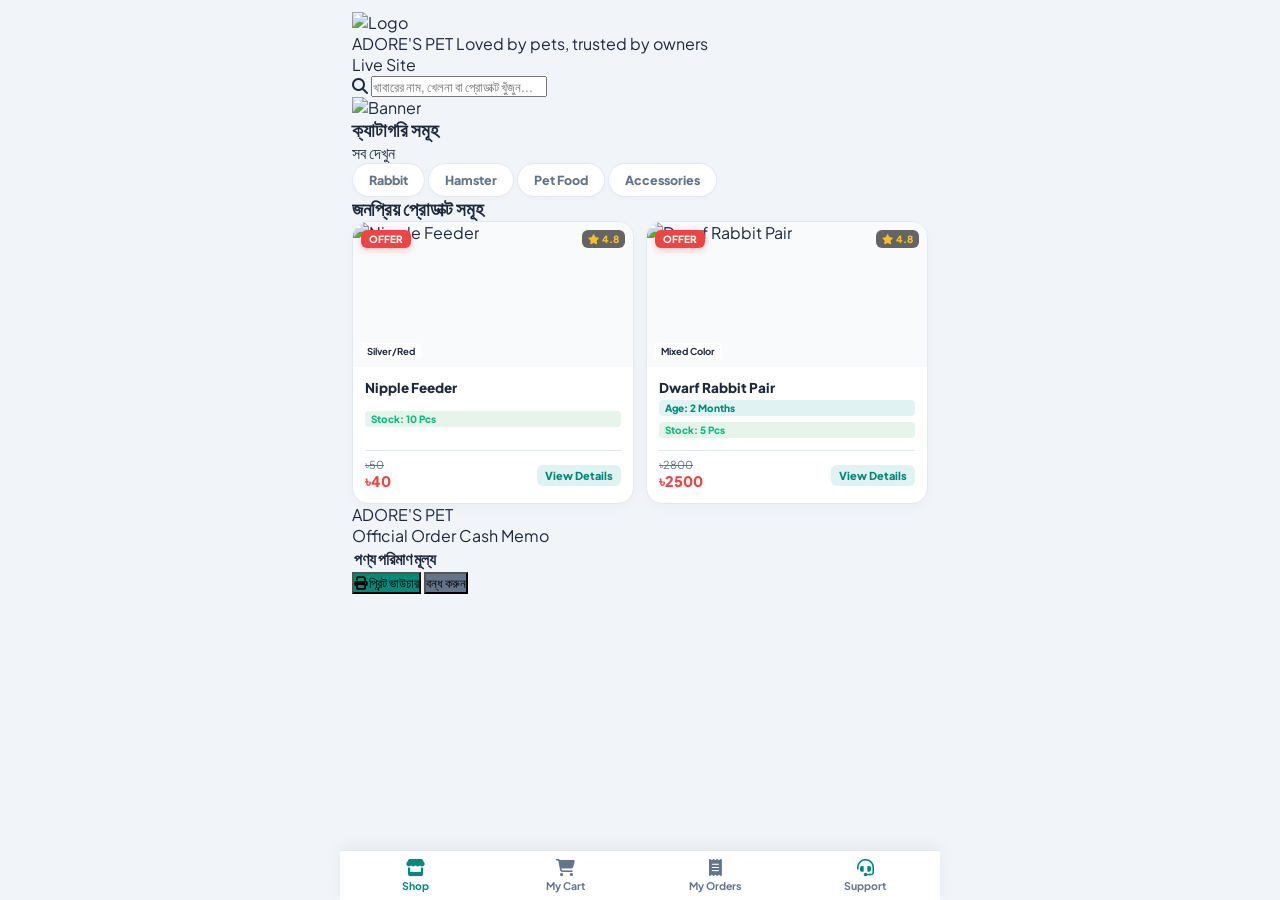
==== commit c598e424: "Update index.html" ====
--- a/index.html
+++ b/index.html
@@ -3,329 +3,300 @@
 <head>
 <meta charset="UTF-8">
 <meta name="viewport" content="width=device-width, initial-scale=1.0">
-<title>ADORE'S PET - Online Pet Shop</title>
+<title>ADORE'S PET - Online Shop</title>
 <link rel="stylesheet" href="shop.css">
 <link rel="stylesheet" href="https://cdnjs.cloudflare.com/ajax/libs/font-awesome/6.4.0/css/all.min.css">
 <script src="https://cdn.jsdelivr.net/npm/@emailjs/browser@4/dist/email.min.js"></script>
 </head>
 <body>
 
-<!-- TOP HEADER -->
-<header class="top-header">
-    <div class="brand-box" onclick="handleSecretClick()">
-        <img src="https://i.postimg.cc/CdyZqRY5/file-000000006ecc71f899e85a5cc31b0405.png" alt="Logo">
-        <div>
-            <h1>ADORE'S PET</h1>
-            <p>Loved by pets, trusted by owners</p>
-        </div>
-    </div>
-    <div class="header-actions">
-        <a href="admin.html" style="background:#ffffff; color:#00897b; padding:6px 12px; border-radius:12px; font-size:12px; font-weight:800; text-decoration:none; box-shadow:0 2px 6px rgba(0,0,0,0.1);">Live Site</a>
-    </div>
-</header>
-
-<!-- SEARCH & ANNOUNCEMENT BAR -->
-<div class="search-section">
-    <div class="search-bar">
-        <i class="fa-solid fa-magnifying-glass"></i>
-        <input type="text" id="searchInput" placeholder="খাবارهای নাম, খেলনা বা প্রোডাক্ট খুঁজুন..." oninput="searchProducts()">
-    </div>
-    
-    <!-- ANNOUNCEMENT & YOUTUBE BANNER -->
-    <div id="announcementBannerBox" style="display:none; background:linear-gradient(135deg, #00897b, #004d40); color:white; padding:12px 16px; border-radius:14px; margin-top:10px; align-items:center; justify-content:space-between; box-shadow:0 4px 15px rgba(0,137,123,0.2);">
-        <div id="announcementText" style="font-size:13.5px; font-weight:700; line-height:1.4; width:100%;"></div>
-    </div>
-</div>
-
-<!-- VACATION MODE BANNER -->
-<div id="vacationBoxContainer" style="display:none; padding:40px 20px; text-align:center;">
-    <div style="background:#fff3cd; border:2px dashed #ffecb5; padding:30px; border-radius:20px; max-width:500px; margin:auto;">
-        <i class="fa-solid fa-mug-hot" style="font-size:40px; color:#856404; margin-bottom:15px;"></i>
-        <h2 style="color:#856404; font-size:20px; margin-bottom:10px;">সাময়িক বিরতি / ভ্যাকেশন মোড</h2>
-        <p style="color:#6c757d; font-size:14px; line-height:1.5;">আমাদের শপ বর্তমানে সাময়িকভাবে বন্ধ রয়েছে। খুব শীঘ্রই আমরা নতুন উদ্যমে ফিরে আসছি! জরুরি প্রয়োজনে আমাদের সাথে যোগাযোগ করুন।</p>
-        <button onclick="openSupportModal()" style="margin-top:15px; background:#00897b; color:white; border:none; padding:10px 20px; border-radius:10px; font-weight:bold; cursor:pointer;">সাপোর্ট যোগাযোগ</button>
-    </div>
-</div>
-
-<!-- NORMAL HOME CONTENT -->
-<div id="normalHomeContent">
-    <!-- HERO BANNER -->
-    <div class="hero-banner">
-        <div class="badge-row">
-            <span><i class="fa-solid fa-shield-cat"></i> কোয়ালিটি অ্যান্ড ভেরিফাই</span>
-            <span><i class="fa-solid fa-truck-fast"></i> দ্রুত হোম ডেলিভারি সুবিধা</span>
-            <span><i class="fa-solid fa-headset"></i> নিরাপদ ও প্রটেক্টিভ প্যাক</span>
-        </div>
-    </div>
-
-    <!-- CATEGORIES -->
-    <div class="categories-section">
-        <div class="section-title-row">
-            <h2>ক্যাটাগরি সমূহ</h2>
-            <span onclick="goHome()">সব দেখুন</span>
-        </div>
-        <div class="categories-scroll">
-            <button class="chip-btn" onclick="selectCategory('Rabbit', this)">Rabbit</button>
-            <button class="chip-btn" onclick="selectCategory('Hamster', this)">Hamster</button>
-            <button class="chip-btn" onclick="selectCategory('Pet Food', this)">Pet Food</button>
-            <button class="chip-btn" onclick="selectCategory('Accessories', this)">Accessories</button>
-        </div>
-    </div>
-
-    <!-- PRODUCTS GRID -->
-    <div class="products-section">
-        <h2 id="productsTitle" style="font-size:17px; font-weight:900; color:#1e293b; margin-bottom:12px;">জনপ্রিয় প্রোডাক্ট সমূহ</h2>
-        <div id="productsGrid" class="products-grid"></div>
-    </div>
-</div>
-
-<!-- BOTTOM NAV -->
-<nav class="bottom-nav">
-    <button class="nav-item active" onclick="goHome()">
-        <i class="fa-solid fa-store"></i>
-        <span>Shop</span>
-    </button>
-    <button class="nav-item" onclick="openCartModal()">
-        <i class="fa-solid fa-cart-shopping"></i>
-        <span>My Cart</span>
-        <div id="cartCount" class="cart-badge" style="display:none;">0</div>
-    </button>
-    <button class="nav-item" onclick="openOrdersModal()">
-        <i class="fa-solid fa-receipt"></i>
-        <span>My Orders</span>
-    </button>
-    <button class="nav-item" onclick="openSupportModal()">
-        <i class="fa-solid fa-headset"></i>
-        <span>Support</span>
-    </button>
-</nav>
-
-<!-- WELCOME POPUP MODAL -->
+<!-- WELCOME POPUP MODAL (DARAZ STYLE) -->
 <div id="welcomePopupModal" class="thankyou-overlay" style="align-items:center; justify-content:center; padding:16px; z-index:35000;">
     <div style="background:transparent; max-width:400px; width:100%; position:relative; text-align:center;">
-        <div id="welcomePopupCardWrapper" style="border-radius:20px; overflow:hidden; box-shadow:0 20px 50px rgba(0,0,0,0.4); background:#fff; padding-bottom:12px;">
-            <img id="welcomePopupImg" src="" alt="Welcome Banner" style="width:100%; height:auto; display:block; max-height:65vh; object-fit:contain; cursor:pointer;" onclick="handlePopupImageClick()">
-            <div style="padding:10px 16px 4px;">
-                <button onclick="handlePopupImageClick()" style="width:100%; background:#00897b; color:#fff; border:none; padding:12px; border-radius:12px; font-weight:900; font-size:15px; cursor:pointer; box-shadow:0 4px 12px rgba(0,137,123,0.3);">
-                    🔥 এখনই কিনুন
-                </button>
-            </div>
+        <div id="welcomePopupCardWrapper" style="cursor:pointer; border-radius:20px; overflow:hidden; box-shadow:0 20px 50px rgba(0,0,0,0.4); background:#fff;">
+            <img id="welcomePopupImg" src="" alt="Welcome Banner" style="width:100%; height:auto; display:block; max-height:75vh; object-fit:contain;">
         </div>
         <button onclick="closeWelcomePopup()" style="position:absolute; top:-15px; right:-15px; background:#ffffff; color:#1e293b; border:2px solid #cbd5e1; width:36px; height:36px; border-radius:50%; font-size:16px; font-weight:bold; cursor:pointer; display:flex; align-items:center; justify-content:center; box-shadow:0 4px 10px rgba(0,0,0,0.2);">✕</button>
     </div>
 </div>
 
-<!-- PRODUCT DETAIL MODAL -->
+<header class="app-header">
+    <div class="header-inner">
+        <div class="logo-area" onclick="goHome()">
+            <img src="https://i.postimg.cc/TyKwf7KS/20261008-191945.png" alt="Logo" class="brand-logo-img">
+            <div class="logo-text-box">
+                <span class="logo-text">ADORE'S PET</span>
+                <span class="logo-sub">Loved by pets, trusted by owners</span>
+            </div>
+        </div>
+        <span class="live-badge" onclick="handleSecretClick()"><span class="live-dot"></span> Live Site</span>
+    </div>
+    <div class="search-box">
+        <i class="fa-solid fa-magnifying-glass search-icon"></i>
+        <input id="searchInput" type="text" placeholder="খাবারের নাম, খেলনা বা প্রোডাক্ট খুঁজুন..." oninput="searchProducts()">
+    </div>
+</header>
+
+<main class="container">
+    <!-- VACATION MODE BOX -->
+    <div id="vacationBoxContainer" style="display:none; background:white; border-radius:24px; padding:32px 24px; text-align:center; box-shadow:0 10px 30px rgba(0,0,0,0.08); margin-top:20px; border:2px dashed #ef4444;">
+        <div style="width:75px; height:75px; background:#fef2f2; color:#ef4444; border-radius:50%; display:flex; align-items:center; justify-content:center; font-size:32px; margin:0 auto 18px;">
+            <i class="fa-solid fa-mug-hot"></i>
+        </div>
+        <h2 style="font-size:20px; font-weight:900; color:#1e293b; margin-bottom:8px;">সাময়িক বিরতিতে আছি! 🌴</h2>
+        <p style="font-size:13.5px; color:#64748b; line-height:1.6; margin-bottom:24px;">আমরা বর্তমানে কিছুদিনের জন্য বাইরে আছি। খুব শীঘ্রই নতুন স্টক নিয়ে ফিরে আসবো!</p>
+    </div>
+
+    <div id="normalHomeContent">
+        <!-- ADMIN CONTROLLED ANNOUNCEMENT & YOUTUBE NOTICE BANNER -->
+        <div id="announcementBannerBox" style="display:none; background:linear-gradient(135deg, #00897b, #00695c); color:white; padding:12px 16px; border-radius:14px; margin-bottom:16px; box-shadow:0 4px 12px rgba(0,137,123,0.15); align-items:center; gap:12px;">
+            <div style="width:34px; height:34px; background:rgba(255,255,255,0.2); border-radius:50%; display:flex; align-items:center; justify-content:center; flex-shrink:0; font-size:15px; color:#ffd54f;">
+                <i class="fa-solid fa-bullhorn"></i>
+            </div>
+            <div id="announcementText" style="font-size:13.5px; font-weight:700; flex:1; line-height:1.4;"></div>
+        </div>
+
+        <div class="hero-image-banner">
+            <img src="https://i.postimg.cc/JzmwDZBp/file-000000004a4482438eebd37b7fd9db5f.png" alt="Banner">
+        </div>
+
+        <section class="category-section">
+            <div class="category-header-row">
+                <h3>ক্যাটাগরি সমূহ</h3>
+                <span class="show-all" onclick="goHome()">সব দেখুন</span>
+            </div>
+            <div class="category-chips">
+                <button class="chip-btn" onclick="selectCategory('Rabbit',this)">Rabbit</button>
+                <button class="chip-btn" onclick="selectCategory('Hamster',this)">Hamster</button>
+                <button class="chip-btn" onclick="selectCategory('Pet Food',this)">Pet Food</button>
+                <button class="chip-btn" onclick="selectCategory('Accessories',this)">Accessories</button>
+            </div>
+        </section>
+
+        <section class="products-section">
+            <div class="products-header-row">
+                <h3 id="productsTitle">জনপ্রিয় প্রোডাক্ট সমূহ</h3>
+            </div>
+            <div id="productsGrid" class="products-grid"></div>
+        </section>
+    </div>
+</main>
+
+<nav class="bottom-nav">
+    <button class="nav-item active" onclick="goHome()"><i class="fa-solid fa-store"></i><span>Shop</span></button>
+    <button class="nav-item" onclick="openCartModal()">
+        <div class="nav-cart-icon-wrap"><i class="fa-solid fa-cart-shopping"></i><span class="nav-cart-badge" id="cartCount">0</span></div>
+        <span>My Cart</span>
+    </button>
+    <button class="nav-item" onclick="openOrdersModal()"><i class="fa-solid fa-receipt"></i><span>My Orders</span></button>
+    <button class="nav-item" onclick="openSupportModal()"><i class="fa-solid fa-headset" style="color:var(--teal);"></i><span>Support</span></button>
+</nav>
+
+<!-- PRODUCT DETAILS MODAL -->
 <div id="productDetailModal" class="thankyou-overlay">
-    <div class="thankyou-card" style="text-align:left; max-width:450px;">
+    <div class="thankyou-card" style="text-align:left;">
+        <div style="width:40px; height:5px; background:#cbd5e1; border-radius:10px; margin:0 auto 12px;"></div>
         <div style="display:flex; justify-content:space-between; align-items:center; margin-bottom:12px;">
-            <h2 id="modalProdName" style="font-size:18px; color:#00897b; font-weight:900;"></h2>
-            <button onclick="closeProductModal()" style="background:#e2e8f0; border:none; width:30px; height:30px; border-radius:50%; cursor:pointer;">✕</button>
-        </div>
+            <h2 id="modalProdName" style="font-size:17px; color:var(--teal); font-weight:900;">Product Name</h2>
+            <button onclick="closeProductModal()" style="background:#e2e8f0; border:none; width:30px; height:30px; border-radius:50%; cursor:pointer; font-weight:bold;">✕</button>
+        </div>
+        <div style="width:100%; aspect-ratio:1/1; background:#ffffff; border-radius:16px; overflow:hidden; margin-bottom:12px; display:flex; align-items:center; justify-content:center; border:1px solid #e2e8f0;">
+            <img id="modalMainImg" src="" style="width:100%; height:100%; object-fit:contain;" alt="">
+        </div>
+        <div id="modalThumbnails" style="display:none; gap:8px; margin-bottom:12px; overflow-x:auto; padding-bottom:4px;"></div>
+        <div style="display:flex; justify-content:space-between; align-items:center; margin-bottom:14px; background:#f8fafc; padding:10px 12px; border-radius:12px; border:1px solid #e2e8f0;">
+            <div id="modalPriceContainer"></div>
+            <div style="display:flex; flex-direction:column; align-items:flex-end; gap:4px;">
+                <span id="modalProdStock" class="stock-pill-badge stock-in">In Stock: 0 Pcs</span>
+                <span id="modalProdAge" class="age-pill-badge" style="display:none;"></span>
+            </div>
+        </div>
+        <button id="modalAddCartBtn" onclick="addModalProductToCart()" class="thankyou-btn" style="margin-bottom:12px; font-size:16px;"><i class="fa-solid fa-cart-plus"></i> কার্টে যোগ করুন</button>
         
-        <div style="position:relative; text-align:center; margin-bottom:12px; background:#f8fafc; border-radius:14px; overflow:hidden; border:1px solid #e2e8f0;">
-            <img id="modalMainImg" src="" alt="" style="width:100%; height:220px; object-fit:contain; background:#f8fafc;">
-            <div id="modalThumbnails" style="display:flex; gap:8px; justify-content:center; padding:8px; background:#fff; border-top:1px solid #e2e8f0; overflow-x:auto;"></div>
-        </div>
-
-        <div style="display:flex; justify-content:space-between; align-items:center; margin-bottom:10px;">
-            <div id="modalPriceContainer"></div>
-            <div style="display:flex; gap:6px;">
-                <span id="modalProdStock" class="stock-pill-badge">Stock</span>
-                <span id="modalProdAge" class="age-pill-badge" style="display:none;">Age</span>
-            </div>
-        </div>
-
-        <p id="modalProdDetails" style="font-size:13px; color:#64748b; line-height:1.5; margin-bottom:15px; max-height:120px; overflow-y:auto;"></p>
-
-        <div id="modalVideoLinkContainer" style="display:none; margin-bottom:15px;">
-            <a id="modalVideoAnchor" href="#" target="_blank" style="display:block; background:#fee2e2; color:#dc2626; text-align:center; padding:10px; border-radius:10px; font-weight:800; font-size:13px; text-decoration:none;">
-                <i class="fa-solid fa-circle-play"></i> Watch Product Video on YouTube
+        <div id="modalVideoLinkContainer" style="display:none; margin-bottom:14px;">
+            <a id="modalVideoAnchor" href="" target="_blank" style="display:flex; align-items:center; justify-content:center; gap:8px; background:#fee2e2; color:#dc2626; border:1.5px dashed #f87171; padding:11px; border-radius:12px; font-weight:800; font-size:14px; text-decoration:none;">
+                <i class="fa-solid fa-circle-play" style="font-size:18px;"></i> পণ্যটির ভিডিও দেখুন
             </a>
         </div>
 
-        <button onclick="addModalProductToCart()" class="admin-submit-btn" style="background:#00897b;"><i class="fa-solid fa-cart-shopping"></i> Add To Cart</button>
-    </div>
-</div>
-
-<!-- CART & CHECKOUT MODAL (STEP 1/3) -->
+        <div style="border-top:1px dashed #cbd5e1; padding-top:12px;">
+            <div style="font-size:13px; font-weight:800; color:var(--teal); margin-bottom:6px;"><i class="fa-solid fa-circle-info"></i> পণ্য সম্পর্কে বিস্তারিত</div>
+            <div id="modalProdDetails" style="font-size:13px; color:#334155; line-height:1.6; background:#f8fafc; padding:12px; border-radius:12px; border:1px solid #e2e8f0; white-space:pre-line;"></div>
+        </div>
+    </div>
+</div>
+
+<!-- STEP 1: CART MODAL -->
 <div id="cartStepModal" class="thankyou-overlay">
-    <div class="thankyou-card" style="text-align:left; max-width:480px; max-height:90vh; overflow-y:auto; padding:20px;">
-        <div style="display:flex; justify-content:space-between; align-items:center; margin-bottom:15px; border-bottom:1px solid #e2e8f0; padding-bottom:10px;">
-            <h2 style="font-size:16px; color:#00897b; font-weight:900;"><i class="fa-solid fa-cart-shopping"></i> My Cart (Step 1/3)</h2>
-            <button onclick="closeCartModal()" style="background:#f1f5f9; border:none; width:32px; height:32px; border-radius:50%; cursor:pointer; font-weight:bold; color:#475569;">✕</button>
-        </div>
-        
-        <div id="cartItemsContainer" style="max-height:45vh; overflow-y:auto; padding-right:4px; margin-bottom:15px;"></div>
-
-        <div style="background:#f8fafc; border:1px solid #cbd5e1; border-radius:12px; padding:12px; margin-bottom:15px; font-size:14px; color:#334155;">
-            <div style="display:flex; justify-content:space-between; align-items:center;">
-                <span style="font-weight:900; color:#1e293b;">মোট পণ্যের দাম:</span>
-                <span style="font-size:16px; font-weight:900; color:#00897b;">৳<span id="cartSubtotalText">0</span></span>
-            </div>
-        </div>
-
-        <button onclick="openCheckoutModal()" class="admin-submit-btn" style="background:#00897b; padding:14px; font-size:15px;"><i class="fa-solid fa-arrow-right"></i> Checkout (ডেলিভারি তথ্য দিন)</button>
-    </div>
-</div>
-
-<!-- CHECKOUT DETAILS MODAL (STEP 2/3) -->
-<div id="checkoutFormModal" class="thankyou-overlay">
-    <div class="thankyou-card" style="text-align:left; max-width:480px; max-height:90vh; overflow-y:auto; padding:20px;">
-        <div style="display:flex; justify-content:space-between; align-items:center; margin-bottom:15px; border-bottom:1px solid #e2e8f0; padding-bottom:10px;">
-            <h2 style="font-size:16px; color:#00897b; font-weight:900;"><i class="fa-solid fa-truck-fast"></i> Checkout (ডেলিভারি তথ্য দিন)</h2>
-            <button onclick="closeCheckoutModal()" style="background:#f1f5f9; border:none; width:32px; height:32px; border-radius:50%; cursor:pointer; font-weight:bold; color:#475569;">✕</button>
-        </div>
-        
-        <label style="font-size:12.5px; font-weight:700; color:#334155; display:block; margin-bottom:4px;">আপনার নাম (Full Name) *</label>
-        <input id="checkoutName" placeholder="যেমন: মো: রাশেদ" class="form-input" style="margin-bottom:12px;">
-
-        <label style="font-size:12.5px; font-weight:700; color:#334155; display:block; margin-bottom:4px;">মোবাইল নম্বর (Phone Number) *</label>
-        <input id="checkoutPhone" type="tel" placeholder="যেমন: 017xxxxxxxx" class="form-input" style="margin-bottom:12px;">
-
-        <label style="font-size:12.5px; font-weight:700; color:#334155; display:block; margin-bottom:4px;">সম্পূর্ণ ঠিকানা (রোড, বাসা নং) *</label>
-        <textarea id="checkoutAddress" placeholder="বাসা নম্বর ও রোড নম্বর লিখুন..." class="form-input" style="height:55px; margin-bottom:12px;"></textarea>
-
-        <div style="display:flex; gap:10px; margin-bottom:12px;">
-            <div style="flex:1;">
-                <label style="font-size:12.5px; font-weight:700; color:#334155; display:block; margin-bottom:4px;">জেলা নির্বাচন করুন *</label>
-                <select id="checkoutDistrictSelect" onchange="onDistrictChange()" class="form-input" style="margin-bottom:0;">
-                    <option value="">-- জেলা বেছে নিন --</option>
-                </select>
-            </div>
-            <div style="flex:1;">
-                <label style="font-size:12.5px; font-weight:700; color:#334155; display:block; margin-bottom:4px;">এলাকা / থানা *</label>
-                <select id="checkoutAreaSelect" onchange="updateDeliveryCharge()" class="form-input" style="margin-bottom:0;">
-                    <option value="">-- আগে জেলা বেছে নিন --</option>
-                </select>
-            </div>
-        </div>
-
-        <div style="background:#e0f2f1; padding:12px; border-radius:12px; border:1px dashed #00897b; margin-bottom:14px; text-align:center;">
-            <div style="font-size:12.5px; font-weight:800; color:#004d40; margin-bottom:4px;">
-                <i class="fa-solid fa-wallet"></i> bKash / Nagad Personal Number:
-            </div>
-            <div style="font-size:17px; font-weight:900; color:#00897b; letter-spacing:0.5px; margin-bottom:4px;">01681578599</div>
-            <div style="font-size:11px; color:#00695c; font-weight:700;">(খরগোশ/হ্যামস্টারের ক্ষেত্রে ৫০% অ্যাডভান্স সেন্ড মানি করুন)</div>
-        </div>
-
-        <label style="font-size:12.5px; font-weight:700; color:#334155; display:block; margin-bottom:4px;">বিকাশ/নগদ ট্রানজেকশন আইডি (TrxID)</label>
-        <input id="checkoutTrxId" placeholder="যেমন: 9J87H6G5F4" class="form-input" style="margin-bottom:14px;">
-
-        <div style="background:#f8fafc; border:1px solid #cbd5e1; border-radius:12px; padding:12px; margin-bottom:15px; font-size:13px; color:#334155;">
-            <div style="display:flex; justify-content:space-between; margin-bottom:6px;">
-                <span>পণ্যের মূল্য:</span>
-                <span style="font-weight:700;">৳<span id="summarySubtotal">0</span></span>
-            </div>
-            <div style="display:flex; justify-content:space-between; margin-bottom:8px; border-bottom:1px dashed #cbd5e1; padding-bottom:6px;">
-                <span>ডেলিভারি চার্জ:</span>
-                <span style="font-weight:700;">৳<span id="summaryDelivery">100</span></span>
-            </div>
-            <div style="display:flex; justify-content:space-between; font-size:15px; font-weight:900; color:#00897b;">
-                <span>সর্বমোট প্রদেয়:</span>
-                <span>৳<span id="summaryTotal">0</span></span>
-            </div>
-        </div>
-
-        <button onclick="submitOrder()" class="admin-submit-btn" style="background:#00897b; padding:14px; font-size:15px;"><i class="fa-solid fa-circle-check"></i> অর্ডার কনফার্ম করুন</button>
-    </div>
-</div>
-
-<!-- ORDER SUCCESS & VOUCHER MODALS -->
-<div id="thankyouModal" class="thankyou-overlay">
-    <div class="thankyou-card" style="text-align:center;">
-        <div style="width:65px; height:65px; background:#e6f4ea; color:#10b981; border-radius:50%; display:flex; align-items:center; justify-content:center; font-size:30px; margin:0 auto 15px;">
-            <i class="fa-solid fa-circle-check"></i>
-        </div>
-        <h2 style="font-size:19px; color:#1e293b; margin-bottom:8px;">অর্ডার সফল হয়েছে!</h2>
-        <p id="successPopupText" style="font-size:13.5px; color:#64748b; line-height:1.5; margin-bottom:20px;"></p>
-        <div style="display:flex; gap:10px;">
-            <button onclick="trackMyOrderFromSuccess()" class="admin-submit-btn" style="margin:0; flex:1; background:#00897b;">অর্ডার ট্র্যাক করুন</button>
-            <button onclick="closeThankYouModal()" class="admin-submit-btn" style="margin:0; flex:1; background:#64748b;">হোমে যান</button>
-        </div>
-    </div>
-</div>
-
-<!-- MY ORDERS MODAL -->
+    <div class="thankyou-card" style="text-align:left;">
+        <div style="display:flex; justify-content:space-between; align-items:center; margin-bottom:15px; border-bottom:1px dashed #cbd5e1; padding-bottom:10px;">
+            <h2 style="font-size:18px; color:var(--teal); font-weight:900;"><i class="fa-solid fa-cart-shopping"></i> My Cart (Step 1/3)</h2>
+            <button onclick="closeCartModal()" style="background:#e2e8f0; border:none; width:30px; height:30px; border-radius:50%; cursor:pointer;">✕</button>
+        </div>
+        <div id="cartItemsContainer" style="max-height:280px; overflow-y:auto; margin-bottom:15px;"></div>
+        <div style="background:#f8fafc; padding:12px; border-radius:12px; margin-bottom:15px; border:1px solid #e2e8f0;">
+            <div style="display:flex; justify-content:space-between; font-weight:800; font-size:16px; color:var(--text-dark);">
+                <span>মোট পন্যের দাম:</span>
+                <span style="color:var(--teal);">৳<span id="cartSubtotalText">0</span></span>
+            </div>
+        </div>
+        <button onclick="goToCheckoutStep()" class="thankyou-btn" style="font-size:16px;"><i class="fa-solid fa-arrow-right"></i> Checkout (ডেলিভারি তথ্য দিন)</button>
+    </div>
+</div>
+
+<!-- STEP 2: CHECKOUT MODAL (BOX BY BOX CLEAN UI) -->
+<div id="checkoutStepModal" class="thankyou-overlay">
+    <div class="thankyou-card" style="text-align:left; background:#f8fafc;">
+        <div style="display:flex; justify-content:space-between; align-items:center; margin-bottom:15px; background:#fff; padding:14px 16px; border-radius:14px; box-shadow:0 2px 5px rgba(0,0,0,0.03);">
+            <h2 style="font-size:16px; color:var(--teal); font-weight:900;"><i class="fa-solid fa-truck-fast"></i> Checkout Details (Step 2/3)</h2>
+            <button onclick="closeCheckoutModal()" style="background:#f1f5f9; border:none; width:30px; height:30px; border-radius:50%; cursor:pointer; color:#64748b; font-weight:bold;">✕</button>
+        </div>
+
+        <div style="max-height:72vh; overflow-y:auto; padding-right:2px;">
+            
+            <div class="checkout-section-box">
+                <div class="checkout-box-title"><i class="fa-solid fa-user"></i> ১. ব্যক্তিগত তথ্য</div>
+                <label class="form-label">আপনার নাম *</label>
+                <input id="checkoutName" type="text" placeholder="সম্পূর্ণ নাম লিখুন" class="form-input">
+
+                <label class="form-label">মোবাইল নাম্বার *</label>
+                <input id="checkoutPhone" type="tel" placeholder="০1XXXXXXXXX" class="form-input" style="margin-bottom:0;">
+            </div>
+
+            <div class="checkout-section-box">
+                <div class="checkout-box-title"><i class="fa-solid fa-location-dot"></i> ২. ডেলিভারি ঠিকানা</div>
+                <div style="display:flex; gap:10px;">
+                    <div style="flex:1;">
+                        <label class="form-label">জেলা নির্বাচন করুন *</label>
+                        <select id="checkoutDistrict" class="form-input" onchange="onDistrictChange()">
+                            <option value="">জেলা বাছুন</option>
+                        </select>
+                    </div>
+                    <div style="flex:1;">
+                        <label class="form-label">থানা / এলাকা *</label>
+                        <select id="checkoutThana" class="form-input" onchange="calculateDeliveryCharge()">
+                            <option value="">আগে জেলা বাছুন</option>
+                        </select>
+                    </div>
+                </div>
+
+                <label class="form-label">সম্পূর্ণ ঠিকানা (বাসা/রোড/পাড়া) *</label>
+                <textarea id="checkoutAddress" placeholder="যেমন: হাউজ ১০, রোড ৫, ব্লক বি..." class="form-input" style="height:65px; min-height:65px; margin-bottom:0;"></textarea>
+            </div>
+
+            <div class="checkout-section-box" style="background:#ffffff;">
+                <div class="checkout-box-title" style="color:#0f172a;"><i class="fa-solid fa-receipt"></i> ৩. বিলের বিবরণ</div>
+                <div style="display:flex; justify-content:space-between; font-size:13.5px; margin-bottom:6px;">
+                    <span style="color:#64748b;">সাবটোটাল:</span><strong style="color:#1e293b;">৳<span id="checkoutSubtotal">0</span></strong>
+                </div>
+                <div style="display:flex; justify-content:space-between; font-size:13.5px; margin-bottom:8px;">
+                    <span style="color:#64748b;">ডেলিভারি চার্জ:</span><strong style="color:#0284c7;">৳<span id="checkoutDeliveryCharge">0</span></strong>
+                </div>
+                <div style="display:flex; justify-content:space-between; font-size:16px; font-weight:900; color:var(--teal); border-top:1px dashed #cbd5e1; padding-top:8px; margin-top:4px;">
+                    <span>সর্বমোট পরিশোধ:</span><strong>৳<span id="checkoutGrandTotal">0</span></strong>
+                </div>
+            </div>
+
+            <div id="advanceNoticeBox" class="checkout-section-box" style="background:#fff7ed; border-color:#fed7aa;">
+                <div style="font-weight:800; font-size:13.5px; color:#c2410c; margin-bottom:6px; display:flex; align-items:center; gap:6px;">
+                    <i class="fa-solid fa-shield-halved"></i> <span id="paymentNoticeTitle">পেমেন্ট নির্দেশনা</span>
+                </div>
+                <p id="paymentNoticeDesc" style="font-size:12.5px; color:#475569; line-height:1.5; margin-bottom:10px;">
+                    দয়া করে আপনার জেলা নির্বাচন করুন, এরপর ডেলিভারি চার্জ হিসাব করা হবে।
+                </p>
+                <div style="background:#ffffff; padding:9px 12px; border-radius:10px; border:1px solid #ffedd5; font-size:12.5px; font-weight:800; color:#1e293b; margin-bottom:12px; display:flex; justify-content:space-between; align-items:center;">
+                    <span>bKash / Nagad (Personal):</span>
+                    <span style="color:var(--teal); font-size:14px;">01681578599</span>
+                </div>
+
+                <label class="form-label" id="trxIdLabel" style="color:#9a3412;">ট্রানজেকশন আইডি (TrxID) / বিকাশ নাম্বার</label>
+                <input id="checkoutTrxId" type="text" placeholder="যেমন: 9J87KXX12 (অপশনাল)" class="form-input" style="margin-bottom:0; background:#fff; border-color:#fdba74;">
+            </div>
+
+            <button onclick="confirmOrderSubmit()" class="thankyou-btn" style="font-size:16px; margin-top:8px; box-shadow:0 4px 15px rgba(0,137,123,0.3);">
+                <i class="fa-solid fa-circle-check"></i> অর্ডার কনফার্ম করুন
+            </button>
+        </div>
+    </div>
+</div>
+
+<!-- STEP 3: APP STYLE SUCCESS POPUP -->
+<div id="thankyouModal" class="thankyou-overlay app-success-overlay">
+    <div class="thankyou-card app-success-card">
+        <div class="app-success-icon-box">
+            <i class="fa-solid fa-check"></i>
+        </div>
+        <h2 style="font-size:20px; font-weight:900; color:#1e293b; margin-bottom:6px;">Order Successfully Placed!</h2>
+        <p id="successPopupText" style="font-size:13.5px; color:#64748b; line-height:1.5; margin-bottom:20px;">
+            আপনার অর্ডারটি সফলভাবে সম্পন্ন হয়েছে! 🎉
+        </p>
+        <button onclick="trackMyOrderFromSuccess()" class="thankyou-btn" style="margin-bottom:10px;"><i class="fa-solid fa-box"></i> Track My Order</button>
+        <button onclick="closeThankYouModal(); goHome();" class="thankyou-btn" style="background:#e2e8f0; color:#334155;">Go Back / হোম পেজ</button>
+    </div>
+</div>
+
+<!-- SUPPORT MODAL -->
+<div id="supportModal" class="thankyou-overlay">
+    <div class="thankyou-card">
+        <div class="thankyou-icon" style="background:#e0f2f1; color:var(--teal);"><i class="fa-solid fa-headset"></i></div>
+        <h2 style="font-size:18px; color:var(--text-dark); margin-bottom:6px;">Help & Support</h2>
+        <a href="https://wa.me/message/NTZHEUXXC6DTN1" target="_blank" class="support-link-card wa-card"><i class="fa-brands fa-whatsapp"></i> WhatsApp Support</a>
+        <a href="https://www.facebook.com/share/1dPRm7hNg7/" target="_blank" class="support-link-card fb-card"><i class="fa-brands fa-facebook-f"></i> Facebook Page</a>
+        <button onclick="closeSupportModal()" class="thankyou-btn" style="background:#64748b; margin-top:10px;">বন্ধ করুন</button>
+    </div>
+</div>
+
+<!-- USER ORDERS MODAL -->
 <div id="ordersModal" class="thankyou-overlay">
-    <div class="thankyou-card" style="text-align:left; max-width:480px;">
-        <div style="display:flex; justify-content:space-between; align-items:center; margin-bottom:12px; border-bottom:1px dashed #cbd5e1; padding-bottom:10px;">
-            <h2 style="font-size:17px; color:#00897b; font-weight:900;">আমার অর্ডারসমূহ</h2>
-            <button onclick="closeOrdersModal()" style="background:#e2e8f0; border:none; width:30px; height:30px; border-radius:50%; cursor:pointer;">✕</button>
-        </div>
-        <div id="userOrdersList" style="max-height:55vh; overflow-y:auto; padding-right:4px;"></div>
-        <button onclick="closeOrdersModal()" class="admin-submit-btn" style="margin-top:15px; background:#64748b;">বন্ধ করুন</button>
-    </div>
-</div>
-
-<!-- ORDER VOUCHER MODAL -->
-<div id="voucherModal" class="thankyou-overlay">
-    <div class="thankyou-card" style="text-align:left; max-width:450px;">
-        <div style="display:flex; justify-content:space-between; align-items:center; margin-bottom:10px; border-bottom:1px dashed #cbd5e1; padding-bottom:8px;">
-            <h2 style="font-size:16px; color:#00897b; font-weight:900;">ADORE'S PET - Invoice Voucher</h2>
-            <button onclick="closeVoucherModal()" style="background:#e2e8f0; border:none; width:28px; height:28px; border-radius:50%; cursor:pointer;">✕</button>
-        </div>
-        <div id="voucherCustomerInfo" style="font-size:12px; color:#334155; line-height:1.4; margin-bottom:10px; background:#f8fafc; padding:10px; border-radius:8px;"></div>
-        <table style="width:100%; font-size:12px; border-collapse:collapse; margin-bottom:10px;">
-            <thead>
-                <tr style="background:#00897b; color:#fff;">
-                    <th style="padding:6px; text-align:left;">Item</th>
-                    <th style="padding:6px; text-align:center;">Qty</th>
-                    <th style="padding:6px; text-align:right;">Price</th>
-                </tr>
-            </thead>
+    <div class="thankyou-card" style="text-align:left;">
+        <h2 style="font-size:18px; margin-bottom:15px; color:var(--teal); text-align:center;">আমার অর্ডার সমূহ</h2>
+        <div id="userOrdersList"></div>
+        <button onclick="closeOrdersModal()" class="thankyou-btn" style="margin-top:15px; background:#64748b;">বন্ধ করুন</button>
+    </div>
+</div>
+
+<!-- VOUCHER MODAL -->
+<div id="voucherModal" class="voucher-modal">
+    <div class="voucher-box" id="printableVoucherBox">
+        <div class="voucher-header">
+            <div class="voucher-title">ADORE'S PET</div>
+            <div class="voucher-subtitle">Official Order Cash Memo</div>
+        </div>
+        <div class="voucher-info-grid" id="voucherCustomerInfo"></div>
+        <table class="voucher-table">
+            <thead><tr><th>পণ্য</th><th>পরিমাণ</th><th>মূল্য</th></tr></thead>
             <tbody id="voucherTableBody"></tbody>
         </table>
-        <div id="voucherTotalsBox" style="text-align:right; font-size:12.5px; line-height:1.4; background:#f1f5f9; padding:8px; border-radius:8px; margin-bottom:12px;"></div>
-        <button onclick="closeVoucherModal()" class="admin-submit-btn" style="background:#64748b;">বন্ধ করুন</button>
-    </div>
-</div>
-
-<!-- PRECISELY CENTERED & REDESIGNED SUPPORT MODAL -->
-<div id="supportModal" class="thankyou-overlay">
-    <div class="thankyou-card" style="text-align:center; max-width:380px; padding:24px; position:relative;">
-        <button onclick="closeSupportModal()" style="position:absolute; top:12px; right:12px; background:#f1f5f9; border:none; width:32px; height:32px; border-radius:50%; cursor:pointer; font-weight:bold; color:#475569; display:flex; align-items:center; justify-content:center;">✕</button>
-        
-        <div style="width:65px; height:65px; background:linear-gradient(135deg, #e0f2f1, #b2dfdb); color:#00897b; border-radius:50%; display:flex; align-items:center; justify-content:center; font-size:28px; margin:0 auto 14px; box-shadow:0 6px 15px rgba(0,137,123,0.25);">
-            <i class="fa-solid fa-headset"></i>
-        </div>
-        <h2 style="font-size:19px; color:#1e293b; font-weight:900; margin-bottom:6px;">কাস্টমার সাপোর্ট ও হেল্পলাইন</h2>
-        <p style="font-size:13px; color:#64748b; line-height:1.5; margin-bottom:20px;">যেকোনো প্রয়োজনে সরাসরি আমাদের সাথে যোগাযোগ করুন:</p>
-        
-        <div style="display:flex; flex-direction:column; gap:12px; margin-bottom:15px;">
-            <a href="https://wa.me/8801681578599" target="_blank" style="display:flex; align-items:center; justify-content:center; gap:10px; background:#25d366; color:#fff; text-decoration:none; padding:13px; border-radius:12px; font-weight:800; font-size:14px; box-shadow:0 4px 15px rgba(37,211,102,0.3); transition:transform 0.2s;">
-                <i class="fa-brands fa-whatsapp" style="font-size:20px;"></i> WhatsApp চ্যাট করুন (01681578599)
-            </a>
-            <a href="https://facebook.com" target="_blank" style="display:flex; align-items:center; justify-content:center; gap:10px; background:#1877f2; color:#fff; text-decoration:none; padding:13px; border-radius:12px; font-weight:800; font-size:14px; box-shadow:0 4px 15px rgba(24,119,242,0.3); transition:transform 0.2s;">
-                <i class="fa-brands fa-facebook" style="font-size:20px;"></i> অফিসিয়াল ফেসবুক পেজ
-            </a>
-        </div>
-
-        <button onclick="closeSupportModal()" class="admin-submit-btn" style="background:#64748b; margin-top:0; padding:12px; font-size:14px;">বন্ধ করুন</button>
+        <div class="voucher-totals" id="voucherTotalsBox"></div>
+        <div class="voucher-actions no-print">
+            <button onclick="window.print()" class="thankyou-btn" style="margin:0; background:var(--teal);"><i class="fa-solid fa-print"></i> প্রিন্ট ভাউচার</button>
+            <button onclick="closeVoucherModal()" class="thankyou-btn" style="margin:0; background:#64748b;">বন্ধ করুন</button>
+        </div>
+    </div>
+</div>
+
+<!-- CUSTOM ALERT MODAL -->
+<div id="customAlertModal" class="thankyou-overlay">
+    <div class="thankyou-card" style="max-width:380px; margin:auto;">
+        <div class="thankyou-icon" style="background:#fef3c7; color:#d97706;"><i class="fa-solid fa-triangle-exclamation"></i></div>
+        <h2>সতর্কতা</h2>
+        <p id="customAlertMessage">একটি ত্রুটি ঘটেছে।</p>
+        <button onclick="closeCustomAlert()" class="thankyou-btn" style="margin-top:15px;">ঠিক আছে</button>
     </div>
 </div>
 
 <!-- ADMIN LOGIN MODAL -->
 <div id="adminLoginModal" class="thankyou-overlay">
-    <div class="thankyou-card" style="text-align:center; max-width:360px;">
-        <h2 style="font-size:18px; color:#00897b; margin-bottom:12px;">অ্যাডমিন লগইন</h2>
-        <input id="modalAdminPassword" type="password" placeholder="পাসওয়ার্ড দিন" class="form-input" style="text-align:center;">
-        <div style="display:flex; gap:8px; margin-top:10px;">
-            <button onclick="submitAdminLogin()" class="admin-submit-btn" style="margin:0; flex:1; background:#00897b;">লগইন</button>
-            <button onclick="closeAdminLoginModal()" class="admin-submit-btn" style="margin:0; flex:1; background:#64748b;">বাতিল</button>
-        </div>
-    </div>
-</div>
-
-<!-- CUSTOM PRETTY ALERT MODAL -->
-<div id="customAlertModal" class="thankyou-overlay">
-    <div class="thankyou-card" style="text-align:center; max-width:400px; margin:auto;">
-        <div class="thankyou-icon" style="width:60px; height:60px; background:#e6f4ea; color:#10b981; border-radius:50%; display:flex; align-items:center; justify-content:center; font-size:26px; margin:0 auto 15px;">
-            <i class="fa-solid fa-circle-check"></i>
-        </div>
-        <h2 style="font-size:18px; color:#1e293b; margin-bottom:8px;">সফল!</h2>
-        <p id="customAlertMessage" style="font-size:13.5px; color:#64748b; line-height:1.5; margin-bottom:20px;"></p>
-        <button onclick="closeCustomAlert()" class="admin-submit-btn">ঠিক আছে</button>
+    <div class="thankyou-card" style="max-width:380px; margin:auto;">
+        <div style="display:flex; justify-content:space-between; align-items:center; margin-bottom:15px;">
+            <h2 style="font-size:18px; color:var(--teal);">Admin Login</h2>
+            <button onclick="closeAdminLoginModal()" style="background:#e2e8f0; border:none; width:30px; height:30px; border-radius:50%; cursor:pointer;">✕</button>
+        </div>
+        <input id="modalAdminPassword" type="password" placeholder="Enter Password" class="form-input">
+        <div style="text-align: right; margin-bottom: 15px;">
+            <span onclick="forgotPassword()" style="font-size: 12px; color: var(--teal); cursor: pointer; font-weight: 700;">পাসওয়ার্ড ভুলে গেছেন?</span>
+        </div>
+        <button onclick="submitAdminLogin()" class="thankyou-btn">Login</button>
     </div>
 </div>
 
